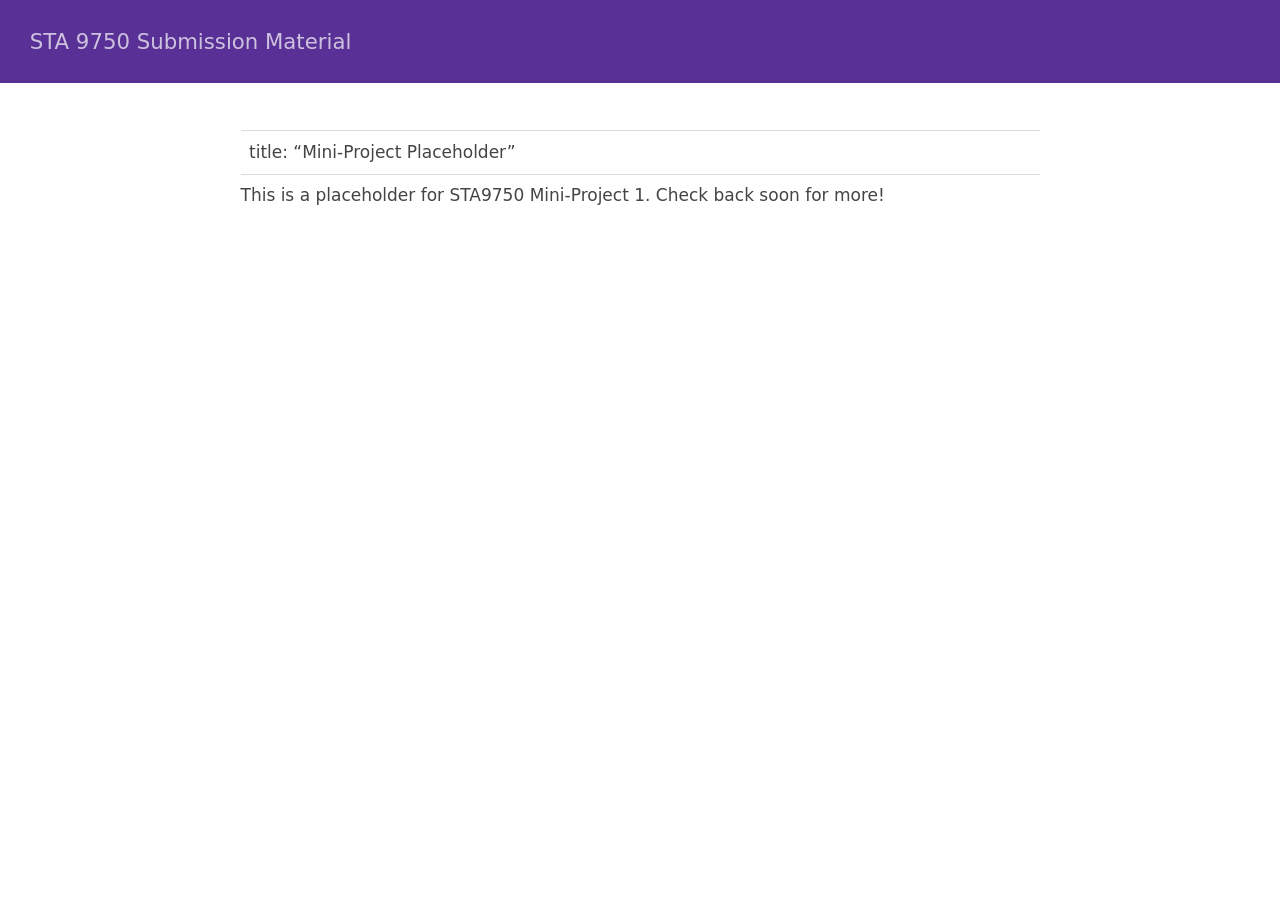
==== docs/mp01.html @ d4c51870 "Add MP01-MP04 placeholder pages" ====
<!DOCTYPE html>
<html xmlns="http://www.w3.org/1999/xhtml" lang="en" xml:lang="en"><head>

<meta charset="utf-8">
<meta name="generator" content="quarto-1.10.18">

<meta name="viewport" content="width=device-width, initial-scale=1.0, user-scalable=yes">


<title>mp01 – STA 9750 Submission Material</title>
<style>
/* Default styles provided by pandoc.
** See https://pandoc.org/MANUAL.html#variables-for-html for config info.
*/
span.smallcaps{font-variant: small-caps;}
div.columns{display: flex; gap: 1.5em;}
div.column{flex: auto;}
@media screen {
div.columns{gap: min(4vw, 1.5em);}
div.column{overflow-x: auto;}
}
div.hanging-indent{margin-left: 1.5em; text-indent: -1.5em;}
ul.task-list{list-style: none;}
ul.task-list li input[type="checkbox"] {
  width: 0.8em;
  margin: 0 0.8em 0.2em -1em; /* quarto-specific, see https://github.com/quarto-dev/quarto-cli/issues/4556 */ 
  vertical-align: middle;
}
</style>


<script src="site_libs/quarto-nav/quarto-nav.js"></script>
<script src="site_libs/quarto-nav/headroom.min.js"></script>
<script src="site_libs/clipboard/clipboard.min.js"></script>
<script src="site_libs/quarto-search/autocomplete.umd.js"></script>
<script src="site_libs/quarto-search/fuse.min.js"></script>
<script src="site_libs/quarto-search/quarto-search.js"></script>
<meta name="quarto:offset" content="./">
<script src="site_libs/quarto-html/quarto.js" type="module"></script>
<script src="site_libs/quarto-html/tabsets/tabsets.js" type="module"></script>
<script src="site_libs/quarto-html/popper.min.js"></script>
<script src="site_libs/quarto-html/tippy.umd.min.js"></script>
<script src="site_libs/quarto-html/anchor.min.js"></script>
<link href="site_libs/quarto-html/tippy.css" rel="stylesheet">
<link href="site_libs/quarto-html/quarto-syntax-highlighting-64a204ab8560d761af7679ceaba22944.css" rel="stylesheet" id="quarto-text-highlighting-styles">
<script src="site_libs/bootstrap/bootstrap.min.js"></script>
<link href="site_libs/bootstrap/bootstrap-icons.css" rel="stylesheet">
<link href="site_libs/bootstrap/bootstrap-05794b83524b4dc42481d6ce8c2e58f9.min.css" rel="stylesheet" append-hash="true" id="quarto-bootstrap" data-mode="light">
<script id="quarto-search-options" type="application/json">{
  "location": "navbar",
  "copy-button": false,
  "collapse-after": 3,
  "panel-placement": "end",
  "type": "overlay",
  "limit": 50,
  "keyboard-shortcut": [
    "f",
    "/",
    "s"
  ],
  "show-item-context": false,
  "language": {
    "search-no-results-text": "No results",
    "search-matching-documents-text": "matching documents",
    "search-copy-link-title": "Copy link to search",
    "search-hide-matches-text": "Hide additional matches",
    "search-more-match-text": "more match in this document",
    "search-more-matches-text": "more matches in this document",
    "search-clear-button-title": "Clear",
    "search-text-placeholder": "",
    "search-detached-cancel-button-title": "Cancel",
    "search-submit-button-title": "Submit",
    "search-label": "Search"
  }
}</script>


</head>

<body class="nav-fixed fullcontent quarto-light">

<div id="quarto-search-results"></div>
  <header id="quarto-header" class="headroom fixed-top">
    <nav class="navbar navbar-expand-lg " data-bs-theme="dark">
      <div class="navbar-container container-fluid">
      <div class="navbar-brand-container mx-auto">
    <a class="navbar-brand" href="./index.html">
    <span class="navbar-title">STA 9750 Submission Material</span>
    </a>
  </div>
        <div class="quarto-navbar-tools tools-end">
</div>
      </div> <!-- /container-fluid -->
    </nav>
</header>
<!-- content -->
<div id="quarto-content" class="quarto-container page-columns page-rows-contents page-layout-article page-navbar">
<!-- sidebar -->
<!-- margin-sidebar -->
    
<!-- main -->
<main class="content" id="quarto-document-content"><header id="title-block-header" class="quarto-title-block"></header>




<table class="caption-top table">
<tbody>
<tr class="odd">
<td>title: “Mini-Project Placeholder”</td>
</tr>
</tbody>
</table>
<p>This is a placeholder for STA9750 Mini-Project 1. Check back soon for more!</p>



</main> <!-- /main -->
<script id="quarto-html-after-body" type="application/javascript">
  window.document.addEventListener("DOMContentLoaded", function (event) {
    const icon = "";
    const anchorJS = new window.AnchorJS();
    anchorJS.options = {
      placement: 'right',
      icon: icon
    };
    anchorJS.add('.anchored');
    const isCodeAnnotation = (el) => {
      for (const clz of el.classList) {
        if (clz.startsWith('code-annotation-')) {                     
          return true;
        }
      }
      return false;
    }
    const onCopySuccess = function(e) {
      // button target
      const button = e.trigger;
      // don't keep focus
      button.blur();
      // flash "checked"
      button.classList.add('code-copy-button-checked');
      var currentTitle = button.getAttribute("title");
      button.setAttribute("title", "Copied!");
      let tooltip;
      if (window.bootstrap) {
        button.setAttribute("data-bs-toggle", "tooltip");
        button.setAttribute("data-bs-placement", "left");
        button.setAttribute("data-bs-title", "Copied!");
        tooltip = new bootstrap.Tooltip(button, 
          { trigger: "manual", 
            customClass: "code-copy-button-tooltip",
            offset: [0, -8]});
        tooltip.show();    
      }
      setTimeout(function() {
        if (tooltip) {
          tooltip.hide();
          button.removeAttribute("data-bs-title");
          button.removeAttribute("data-bs-toggle");
          button.removeAttribute("data-bs-placement");
        }
        button.setAttribute("title", currentTitle);
        button.classList.remove('code-copy-button-checked');
      }, 1000);
      // clear code selection
      e.clearSelection();
    }
    const getTextToCopy = function(trigger) {
      const outerScaffold = trigger.parentElement.cloneNode(true);
      const codeEl = outerScaffold.querySelector('code');
      for (const childEl of codeEl.children) {
        if (isCodeAnnotation(childEl)) {
          childEl.remove();
        }
      }
      return codeEl.innerText;
    }
    const clipboard = new window.ClipboardJS('.code-copy-button:not([data-in-quarto-modal])', {
      text: getTextToCopy
    });
    clipboard.on('success', onCopySuccess);
    if (window.document.getElementById('quarto-embedded-source-code-modal')) {
      const clipboardModal = new window.ClipboardJS('.code-copy-button[data-in-quarto-modal]', {
        text: getTextToCopy,
        container: window.document.getElementById('quarto-embedded-source-code-modal')
      });
      clipboardModal.on('success', onCopySuccess);
    }
      var localhostRegex = new RegExp(/^(?:http|https):\/\/localhost\:?[0-9]*\//);
      var mailtoRegex = new RegExp(/^mailto:/);
        var filterRegex = new RegExp("https:\/\/github\.com\/romaygarcia3885-svg\/STA9750-2026-FALL\.git");
      var isInternal = (href) => {
          return filterRegex.test(href) || localhostRegex.test(href) || mailtoRegex.test(href);
      }
      // Inspect non-navigation links and adorn them if external
     var links = window.document.querySelectorAll('a[href]:not(.nav-link):not(.navbar-brand):not(.toc-action):not(.sidebar-link):not(.sidebar-item-toggle):not(.pagination-link):not(.no-external):not([aria-hidden]):not(.dropdown-item):not(.quarto-navigation-tool):not(.about-link)');
      for (var i=0; i<links.length; i++) {
        const link = links[i];
        if (!isInternal(link.href)) {
          // undo the damage that might have been done by quarto-nav.js in the case of
          // links that we want to consider external
          if (link.dataset.originalHref !== undefined) {
            link.href = link.dataset.originalHref;
          }
        }
      }
    function tippyHover(el, contentFn, onTriggerFn, onUntriggerFn) {
      const config = {
        allowHTML: true,
        maxWidth: 500,
        delay: 100,
        arrow: false,
        appendTo: function(el) {
            return el.parentElement;
        },
        interactive: true,
        interactiveBorder: 10,
        theme: 'quarto',
        placement: 'bottom-start',
      };
      if (contentFn) {
        config.content = contentFn;
      }
      if (onTriggerFn) {
        config.onTrigger = onTriggerFn;
      }
      if (onUntriggerFn) {
        config.onUntrigger = onUntriggerFn;
      }
      window.tippy(el, config); 
    }
    const noterefs = window.document.querySelectorAll('a[role="doc-noteref"]');
    for (var i=0; i<noterefs.length; i++) {
      const ref = noterefs[i];
      tippyHover(ref, function() {
        // use id or data attribute instead here
        let href = ref.getAttribute('data-footnote-href') || ref.getAttribute('href');
        try { href = new URL(href).hash; } catch {}
        const id = href.replace(/^#\/?/, "");
        const note = window.document.getElementById(id);
        if (note) {
          return note.innerHTML;
        } else {
          return "";
        }
      });
    }
    const xrefs = window.document.querySelectorAll('a.quarto-xref');
    const processXRef = (id, note) => {
      // Strip column container classes
      const stripColumnClz = (el) => {
        el.classList.remove("page-full", "page-columns");
        if (el.children) {
          for (const child of el.children) {
            stripColumnClz(child);
          }
        }
      }
      stripColumnClz(note)
      if (id === null || id.startsWith('sec-')) {
        // Special case sections, only their first couple elements
        const container = document.createElement("div");
        if (note.children && note.children.length > 2) {
          container.appendChild(note.children[0].cloneNode(true));
          for (let i = 1; i < note.children.length; i++) {
            const child = note.children[i];
            if (child.tagName === "P" && child.innerText === "") {
              continue;
            } else {
              container.appendChild(child.cloneNode(true));
              break;
            }
          }
          if (window.Quarto?.typesetMath) {
            window.Quarto.typesetMath(container);
          }
          return container.innerHTML
        } else {
          if (window.Quarto?.typesetMath) {
            window.Quarto.typesetMath(note);
          }
          return note.innerHTML;
        }
      } else {
        // Remove any anchor links if they are present
        const anchorLink = note.querySelector('a.anchorjs-link');
        if (anchorLink) {
          anchorLink.remove();
        }
        if (window.Quarto?.typesetMath) {
          window.Quarto.typesetMath(note);
        }
        if (note.classList.contains("callout")) {
          return note.outerHTML;
        } else {
          return note.innerHTML;
        }
      }
    }
    for (var i=0; i<xrefs.length; i++) {
      const xref = xrefs[i];
      tippyHover(xref, undefined, function(instance) {
        instance.disable();
        let url = xref.getAttribute('href');
        let hash = undefined; 
        if (url.startsWith('#')) {
          hash = url;
        } else {
          try { hash = new URL(url).hash; } catch {}
        }
        if (hash) {
          const id = hash.replace(/^#\/?/, "");
          const note = window.document.getElementById(id);
          if (note !== null) {
            try {
              const html = processXRef(id, note.cloneNode(true));
              instance.setContent(html);
            } finally {
              instance.enable();
              instance.show();
            }
          } else {
            // See if we can fetch this
            fetch(url.split('#')[0])
            .then(res => res.text())
            .then(html => {
              const parser = new DOMParser();
              const htmlDoc = parser.parseFromString(html, "text/html");
              const note = htmlDoc.getElementById(id);
              if (note !== null) {
                const html = processXRef(id, note);
                instance.setContent(html);
              } 
            }).finally(() => {
              instance.enable();
              instance.show();
            });
          }
        } else {
          // See if we can fetch a full url (with no hash to target)
          // This is a special case and we should probably do some content thinning / targeting
          fetch(url)
          .then(res => res.text())
          .then(html => {
            const parser = new DOMParser();
            const htmlDoc = parser.parseFromString(html, "text/html");
            const note = htmlDoc.querySelector('main.content');
            if (note !== null) {
              // This should only happen for chapter cross references
              // (since there is no id in the URL)
              // remove the first header
              if (note.children.length > 0 && note.children[0].tagName === "HEADER") {
                note.children[0].remove();
              }
              const html = processXRef(null, note);
              instance.setContent(html);
            } 
          }).finally(() => {
            instance.enable();
            instance.show();
          });
        }
      }, function(instance) {
      });
    }
        let selectedAnnoteEl;
        const selectorForAnnotation = ( cell, annotation) => {
          let cellAttr = 'data-code-cell="' + cell + '"';
          let lineAttr = 'data-code-annotation="' +  annotation + '"';
          const selector = 'span[' + cellAttr + '][' + lineAttr + ']';
          return selector;
        }
        const selectCodeLines = (annoteEl) => {
          const doc = window.document;
          const targetCell = annoteEl.getAttribute("data-target-cell");
          const targetAnnotation = annoteEl.getAttribute("data-target-annotation");
          const annoteSpan = window.document.querySelector(selectorForAnnotation(targetCell, targetAnnotation));
          const lines = annoteSpan.getAttribute("data-code-lines").split(",");
          const lineIds = lines.map((line) => {
            return targetCell + "-" + line;
          })
          let top = null;
          let height = null;
          let parent = null;
          if (lineIds.length > 0) {
              //compute the position of the single el (top and bottom and make a div)
              const el = window.document.getElementById(lineIds[0]);
              top = el.offsetTop;
              height = el.offsetHeight;
              parent = el.parentElement.parentElement;
            if (lineIds.length > 1) {
              const lastEl = window.document.getElementById(lineIds[lineIds.length - 1]);
              const bottom = lastEl.offsetTop + lastEl.offsetHeight;
              height = bottom - top;
            }
            if (top !== null && height !== null && parent !== null) {
              // cook up a div (if necessary) and position it 
              let div = window.document.getElementById("code-annotation-line-highlight");
              if (div === null) {
                div = window.document.createElement("div");
                div.setAttribute("id", "code-annotation-line-highlight");
                div.style.position = 'absolute';
                parent.appendChild(div);
              }
              div.style.top = top - 2 + "px";
              div.style.height = height + 4 + "px";
              div.style.left = 0;
              let gutterDiv = window.document.getElementById("code-annotation-line-highlight-gutter");
              if (gutterDiv === null) {
                gutterDiv = window.document.createElement("div");
                gutterDiv.setAttribute("id", "code-annotation-line-highlight-gutter");
                gutterDiv.style.position = 'absolute';
                const codeCell = window.document.getElementById(targetCell);
                const gutter = codeCell.querySelector('.code-annotation-gutter');
                gutter.appendChild(gutterDiv);
              }
              gutterDiv.style.top = top - 2 + "px";
              gutterDiv.style.height = height + 4 + "px";
            }
            selectedAnnoteEl = annoteEl;
          }
        };
        const unselectCodeLines = () => {
          const elementsIds = ["code-annotation-line-highlight", "code-annotation-line-highlight-gutter"];
          elementsIds.forEach((elId) => {
            const div = window.document.getElementById(elId);
            if (div) {
              div.remove();
            }
          });
          selectedAnnoteEl = undefined;
        };
          // Handle positioning of the toggle
      window.addEventListener(
        "resize",
        throttle(() => {
          elRect = undefined;
          if (selectedAnnoteEl) {
            selectCodeLines(selectedAnnoteEl);
          }
        }, 10)
      );
      function throttle(fn, ms) {
      let throttle = false;
      let timer;
        return (...args) => {
          if(!throttle) { // first call gets through
              fn.apply(this, args);
              throttle = true;
          } else { // all the others get throttled
              if(timer) clearTimeout(timer); // cancel #2
              timer = setTimeout(() => {
                fn.apply(this, args);
                timer = throttle = false;
              }, ms);
          }
        };
      }
        // Attach click handler to the DT
        const annoteDls = window.document.querySelectorAll('dt[data-target-cell]');
        for (const annoteDlNode of annoteDls) {
          annoteDlNode.addEventListener('click', (event) => {
            const clickedEl = event.target;
            if (clickedEl !== selectedAnnoteEl) {
              unselectCodeLines();
              const activeEl = window.document.querySelector('dt[data-target-cell].code-annotation-active');
              if (activeEl) {
                activeEl.classList.remove('code-annotation-active');
              }
              selectCodeLines(clickedEl);
              clickedEl.classList.add('code-annotation-active');
            } else {
              // Unselect the line
              unselectCodeLines();
              clickedEl.classList.remove('code-annotation-active');
            }
          });
        }
    const findCites = (el) => {
      const parentEl = el.parentElement;
      if (parentEl) {
        const cites = parentEl.dataset.cites;
        if (cites) {
          return {
            el,
            cites: cites.split(' ')
          };
        } else {
          return findCites(el.parentElement)
        }
      } else {
        return undefined;
      }
    };
    var bibliorefs = window.document.querySelectorAll('a[role="doc-biblioref"]');
    for (var i=0; i<bibliorefs.length; i++) {
      const ref = bibliorefs[i];
      const citeInfo = findCites(ref);
      if (citeInfo) {
        tippyHover(citeInfo.el, function() {
          var popup = window.document.createElement('div');
          citeInfo.cites.forEach(function(cite) {
            var citeDiv = window.document.createElement('div');
            citeDiv.classList.add('hanging-indent');
            citeDiv.classList.add('csl-entry');
            var biblioDiv = window.document.getElementById('ref-' + cite);
            if (biblioDiv) {
              citeDiv.innerHTML = biblioDiv.innerHTML;
            }
            popup.appendChild(citeDiv);
          });
          return popup.innerHTML;
        });
      }
    }
  });
  </script>
</div> <!-- /content -->




</body></html>
---- docs/site_libs/quarto-html/tippy.css ----
.tippy-box[data-animation=fade][data-state=hidden]{opacity:0}[data-tippy-root]{max-width:calc(100vw - 10px)}.tippy-box{position:relative;background-color:#333;color:#fff;border-radius:4px;font-size:14px;line-height:1.4;white-space:normal;outline:0;transition-property:transform,visibility,opacity}.tippy-box[data-placement^=top]>.tippy-arrow{bottom:0}.tippy-box[data-placement^=top]>.tippy-arrow:before{bottom:-7px;left:0;border-width:8px 8px 0;border-top-color:initial;transform-origin:center top}.tippy-box[data-placement^=bottom]>.tippy-arrow{top:0}.tippy-box[data-placement^=bottom]>.tippy-arrow:before{top:-7px;left:0;border-width:0 8px 8px;border-bottom-color:initial;transform-origin:center bottom}.tippy-box[data-placement^=left]>.tippy-arrow{right:0}.tippy-box[data-placement^=left]>.tippy-arrow:before{border-width:8px 0 8px 8px;border-left-color:initial;right:-7px;transform-origin:center left}.tippy-box[data-placement^=right]>.tippy-arrow{left:0}.tippy-box[data-placement^=right]>.tippy-arrow:before{left:-7px;border-width:8px 8px 8px 0;border-right-color:initial;transform-origin:center right}.tippy-box[data-inertia][data-state=visible]{transition-timing-function:cubic-bezier(.54,1.5,.38,1.11)}.tippy-arrow{width:16px;height:16px;color:#333}.tippy-arrow:before{content:"";position:absolute;border-color:transparent;border-style:solid}.tippy-content{position:relative;padding:5px 9px;z-index:1}
---- docs/site_libs/quarto-html/quarto-syntax-highlighting-64a204ab8560d761af7679ceaba22944.css ----
/* quarto syntax highlight colors */
:root {
  --quarto-hl-ot-color: #003B4F;
  --quarto-hl-at-color: #657422;
  --quarto-hl-ss-color: #20794D;
  --quarto-hl-an-color: #5E5E5E;
  --quarto-hl-fu-color: #4758AB;
  --quarto-hl-st-color: #20794D;
  --quarto-hl-cf-color: #003B4F;
  --quarto-hl-op-color: #5E5E5E;
  --quarto-hl-er-color: #AD0000;
  --quarto-hl-bn-color: #AD0000;
  --quarto-hl-al-color: #AD0000;
  --quarto-hl-va-color: #111111;
  --quarto-hl-bu-color: inherit;
  --quarto-hl-ex-color: inherit;
  --quarto-hl-pp-color: #AD0000;
  --quarto-hl-in-color: #5E5E5E;
  --quarto-hl-vs-color: #20794D;
  --quarto-hl-wa-color: #5E5E5E;
  --quarto-hl-do-color: #5E5E5E;
  --quarto-hl-im-color: #00769E;
  --quarto-hl-ch-color: #20794D;
  --quarto-hl-dt-color: #AD0000;
  --quarto-hl-fl-color: #AD0000;
  --quarto-hl-co-color: #5E5E5E;
  --quarto-hl-cv-color: #5E5E5E;
  --quarto-hl-cn-color: #8f5902;
  --quarto-hl-sc-color: #5E5E5E;
  --quarto-hl-dv-color: #AD0000;
  --quarto-hl-kw-color: #003B4F;
}

/* other quarto variables */
:root {
  --quarto-font-monospace: SFMono-Regular, Menlo, Monaco, Consolas, "Liberation Mono", "Courier New", monospace;
}

/* syntax highlight based on Pandoc's rules */
pre > code.sourceCode > span {
  color: #003B4F;
}

code.sourceCode > span {
  color: #003B4F;
}

div.sourceCode,
div.sourceCode pre.sourceCode {
  color: #003B4F;
}

/* Normal */
code span {
  color: #003B4F;
}

/* Alert */
code span.al {
  color: #AD0000;
  font-style: inherit;
}

/* Annotation */
code span.an {
  color: #5E5E5E;
  font-style: inherit;
}

/* Attribute */
code span.at {
  color: #657422;
  font-style: inherit;
}

/* BaseN */
code span.bn {
  color: #AD0000;
  font-style: inherit;
}

/* BuiltIn */
code span.bu {
  font-style: inherit;
}

/* ControlFlow */
code span.cf {
  color: #003B4F;
  font-weight: bold;
  font-style: inherit;
}

/* Char */
code span.ch {
  color: #20794D;
  font-style: inherit;
}

/* Constant */
code span.cn {
  color: #8f5902;
  font-style: inherit;
}

/* Comment */
code span.co {
  color: #5E5E5E;
  font-style: inherit;
}

/* CommentVar */
code span.cv {
  color: #5E5E5E;
  font-style: italic;
}

/* Documentation */
code span.do {
  color: #5E5E5E;
  font-style: italic;
}

/* DataType */
code span.dt {
  color: #AD0000;
  font-style: inherit;
}

/* DecVal */
code span.dv {
  color: #AD0000;
  font-style: inherit;
}

/* Error */
code span.er {
  color: #AD0000;
  font-style: inherit;
}

/* Extension */
code span.ex {
  font-style: inherit;
}

/* Float */
code span.fl {
  color: #AD0000;
  font-style: inherit;
}

/* Function */
code span.fu {
  color: #4758AB;
  font-style: inherit;
}

/* Import */
code span.im {
  color: #00769E;
  font-style: inherit;
}

/* Information */
code span.in {
  color: #5E5E5E;
  font-style: inherit;
}

/* Keyword */
code span.kw {
  color: #003B4F;
  font-weight: bold;
  font-style: inherit;
}

/* Operator */
code span.op {
  color: #5E5E5E;
  font-style: inherit;
}

/* Other */
code span.ot {
  color: #003B4F;
  font-style: inherit;
}

/* Preprocessor */
code span.pp {
  color: #AD0000;
  font-style: inherit;
}

/* SpecialChar */
code span.sc {
  color: #5E5E5E;
  font-style: inherit;
}

/* SpecialString */
code span.ss {
  color: #20794D;
  font-style: inherit;
}

/* String */
code span.st {
  color: #20794D;
  font-style: inherit;
}

/* Variable */
code span.va {
  color: #111111;
  font-style: inherit;
}

/* VerbatimString */
code span.vs {
  color: #20794D;
  font-style: inherit;
}

/* Warning */
code span.wa {
  color: #5E5E5E;
  font-style: italic;
}

.prevent-inlining {
  content: "</";
}

/*# sourceMappingURL=9d8d5bb603a83b8298b89080a598c93b.css.map */
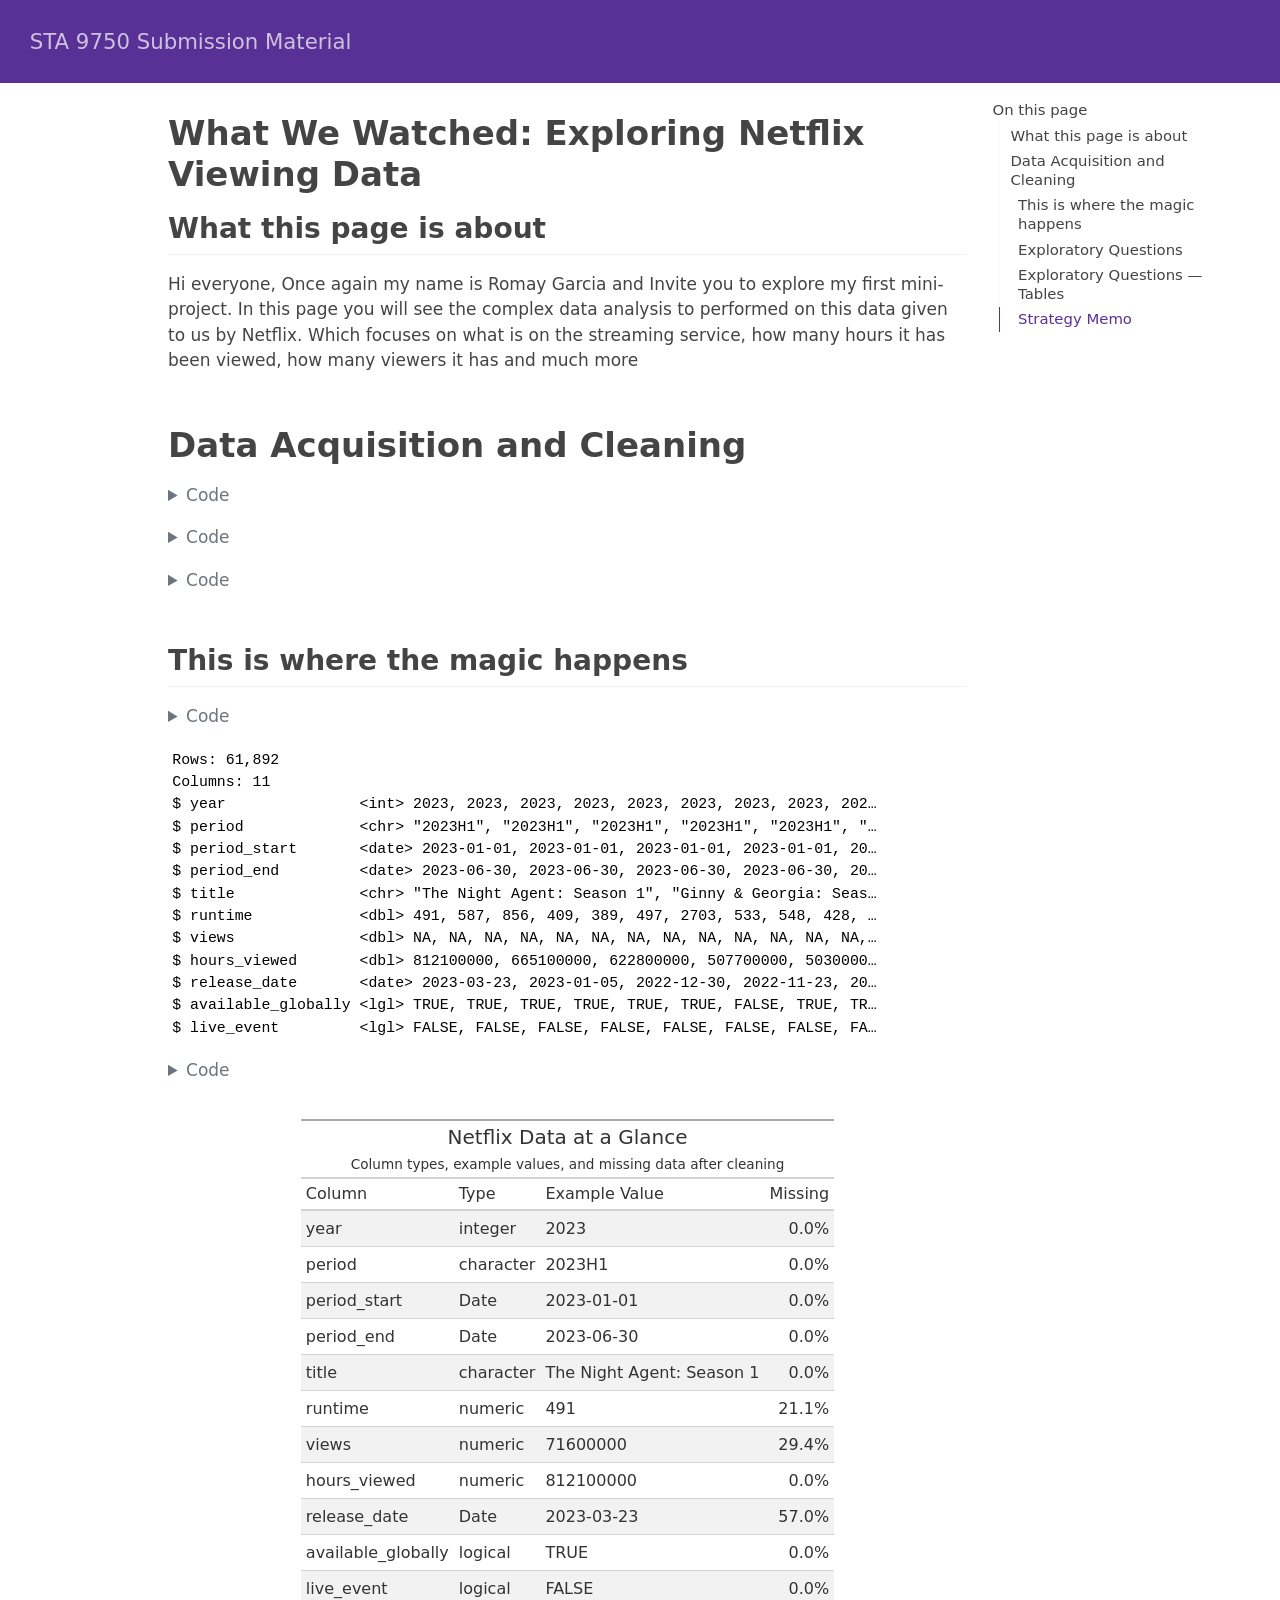
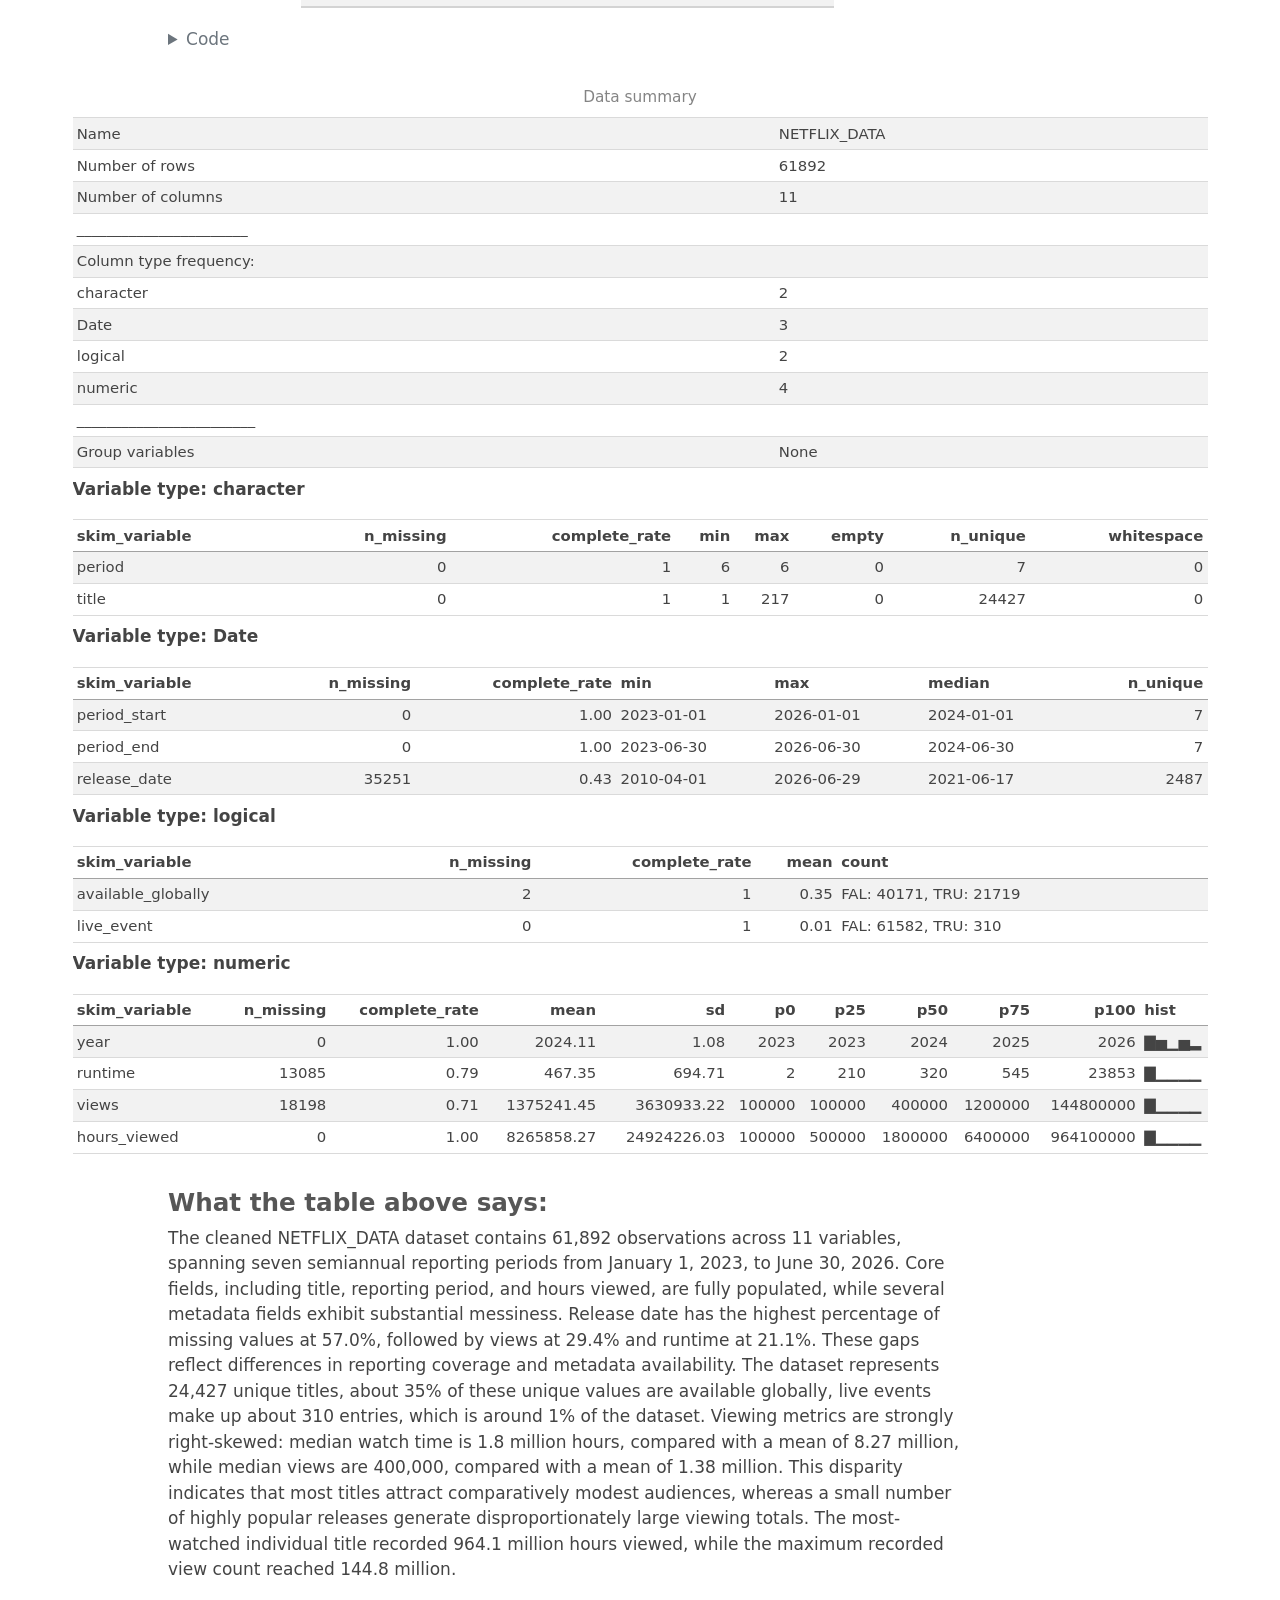
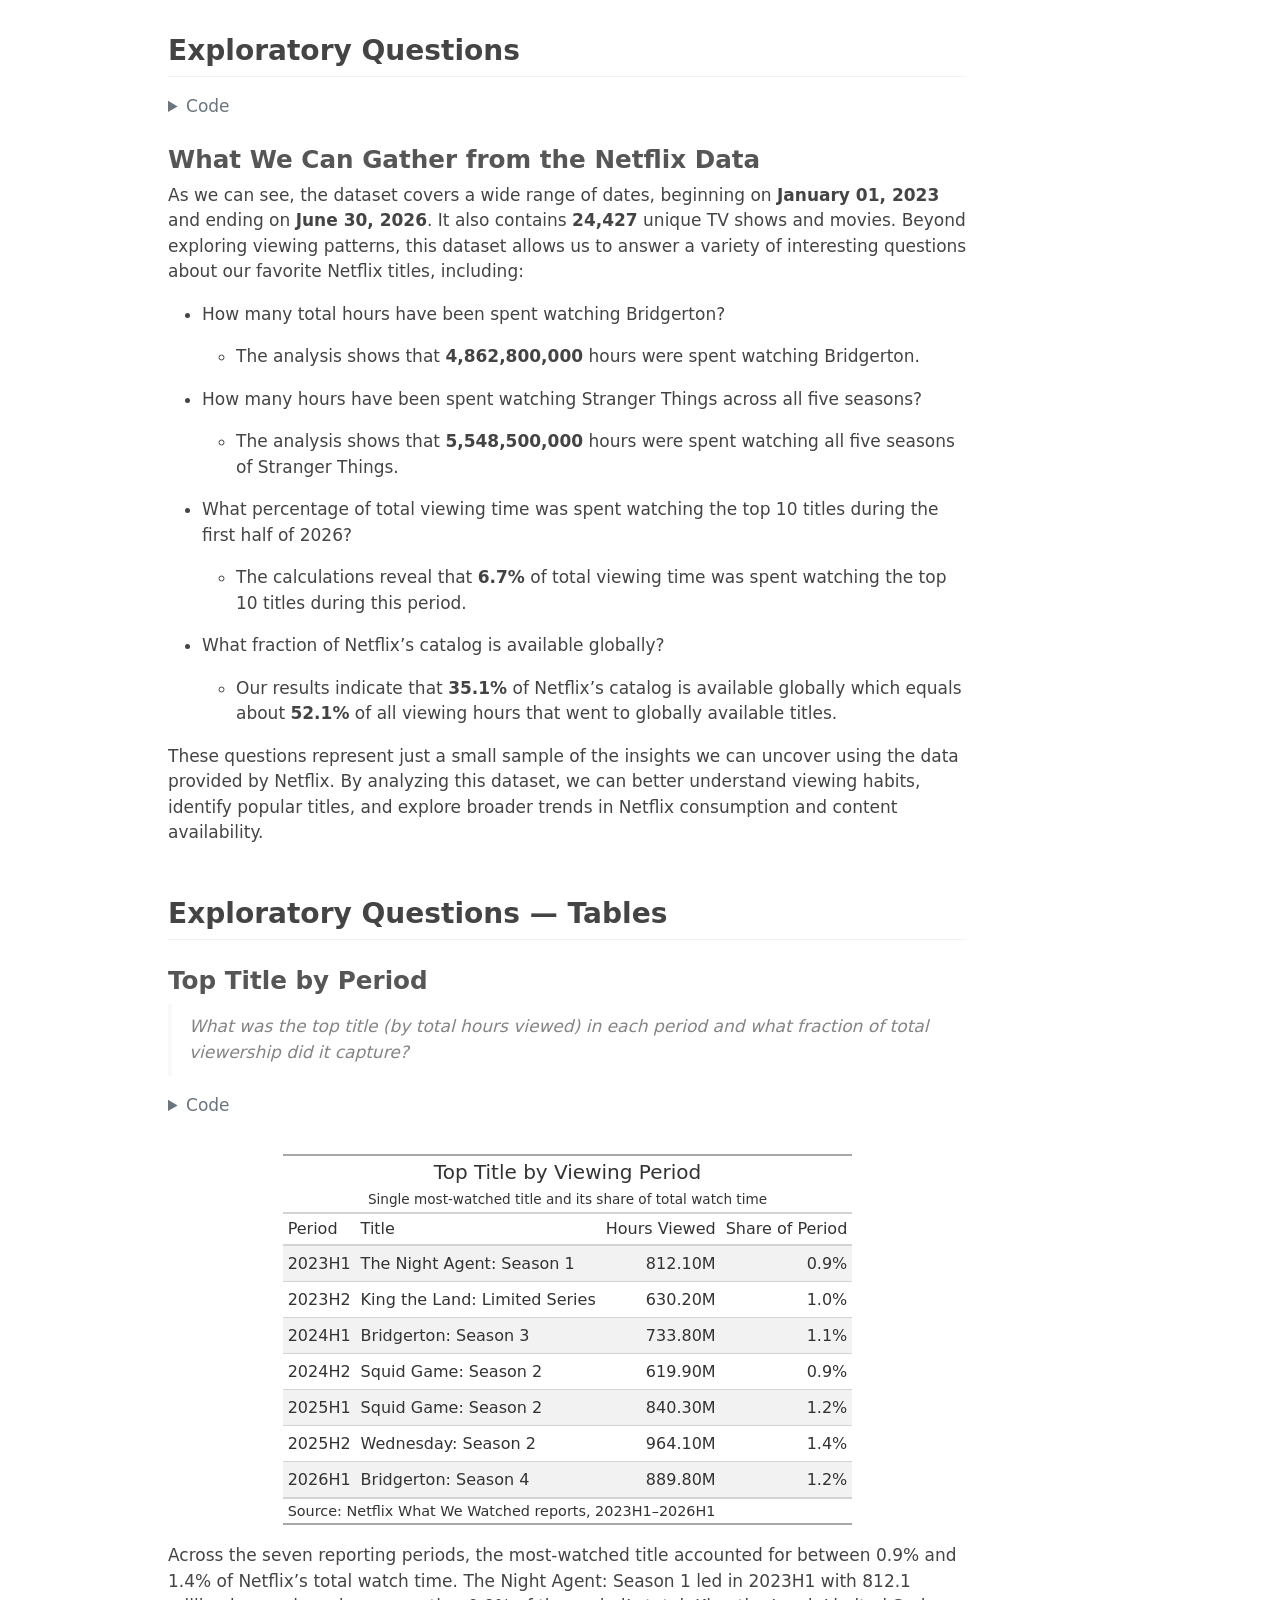
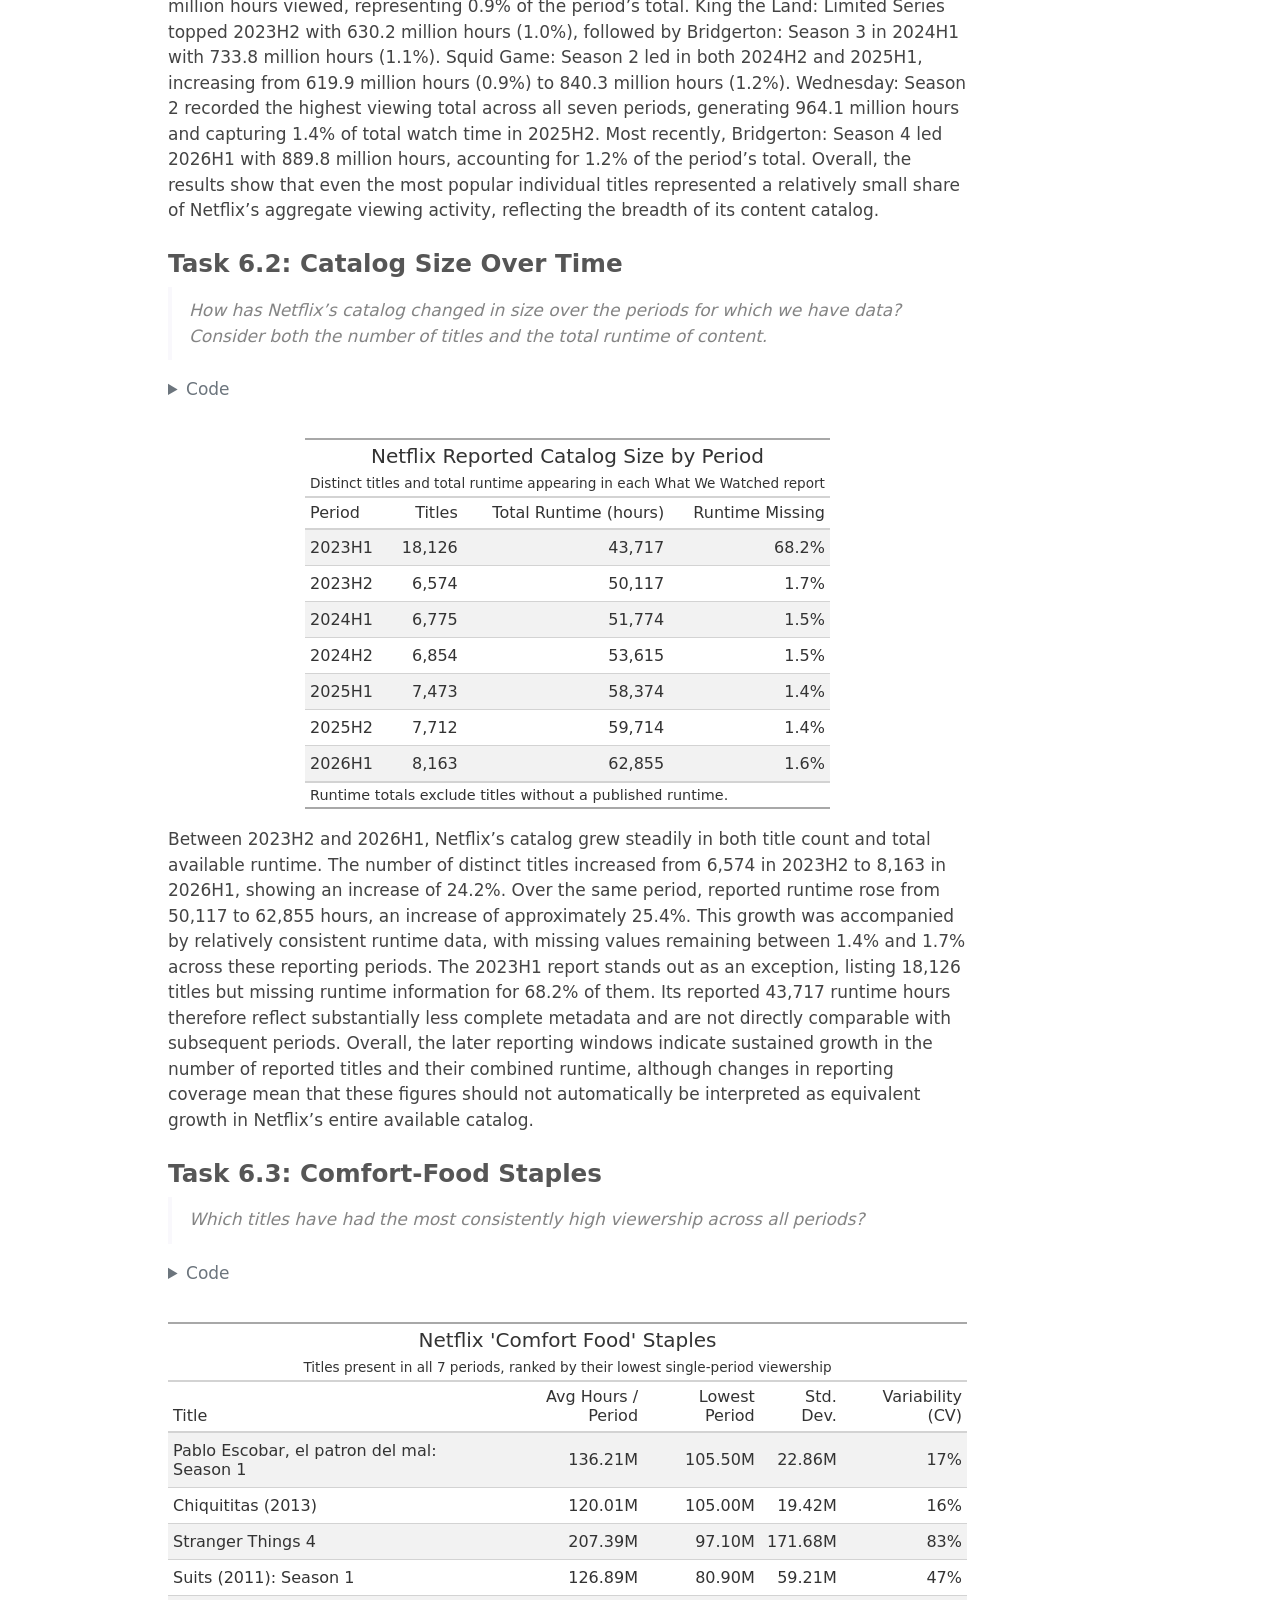
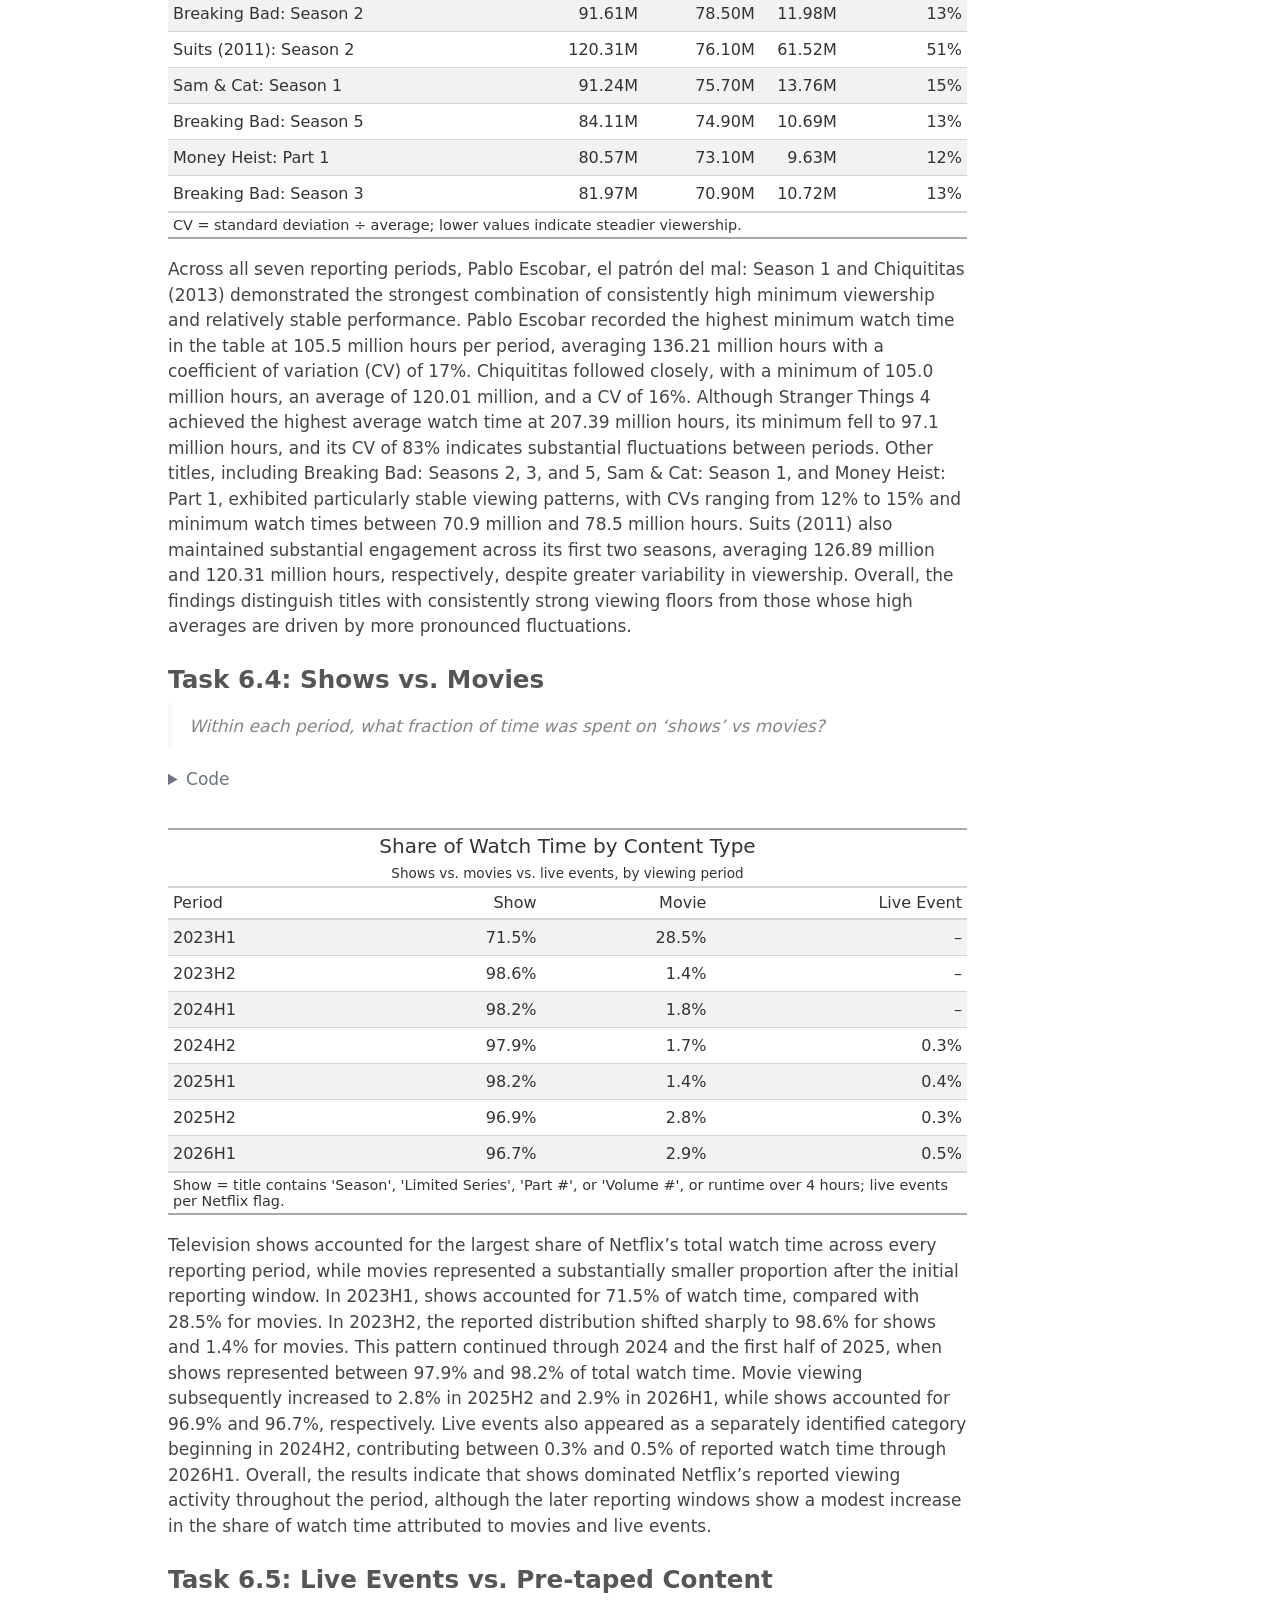
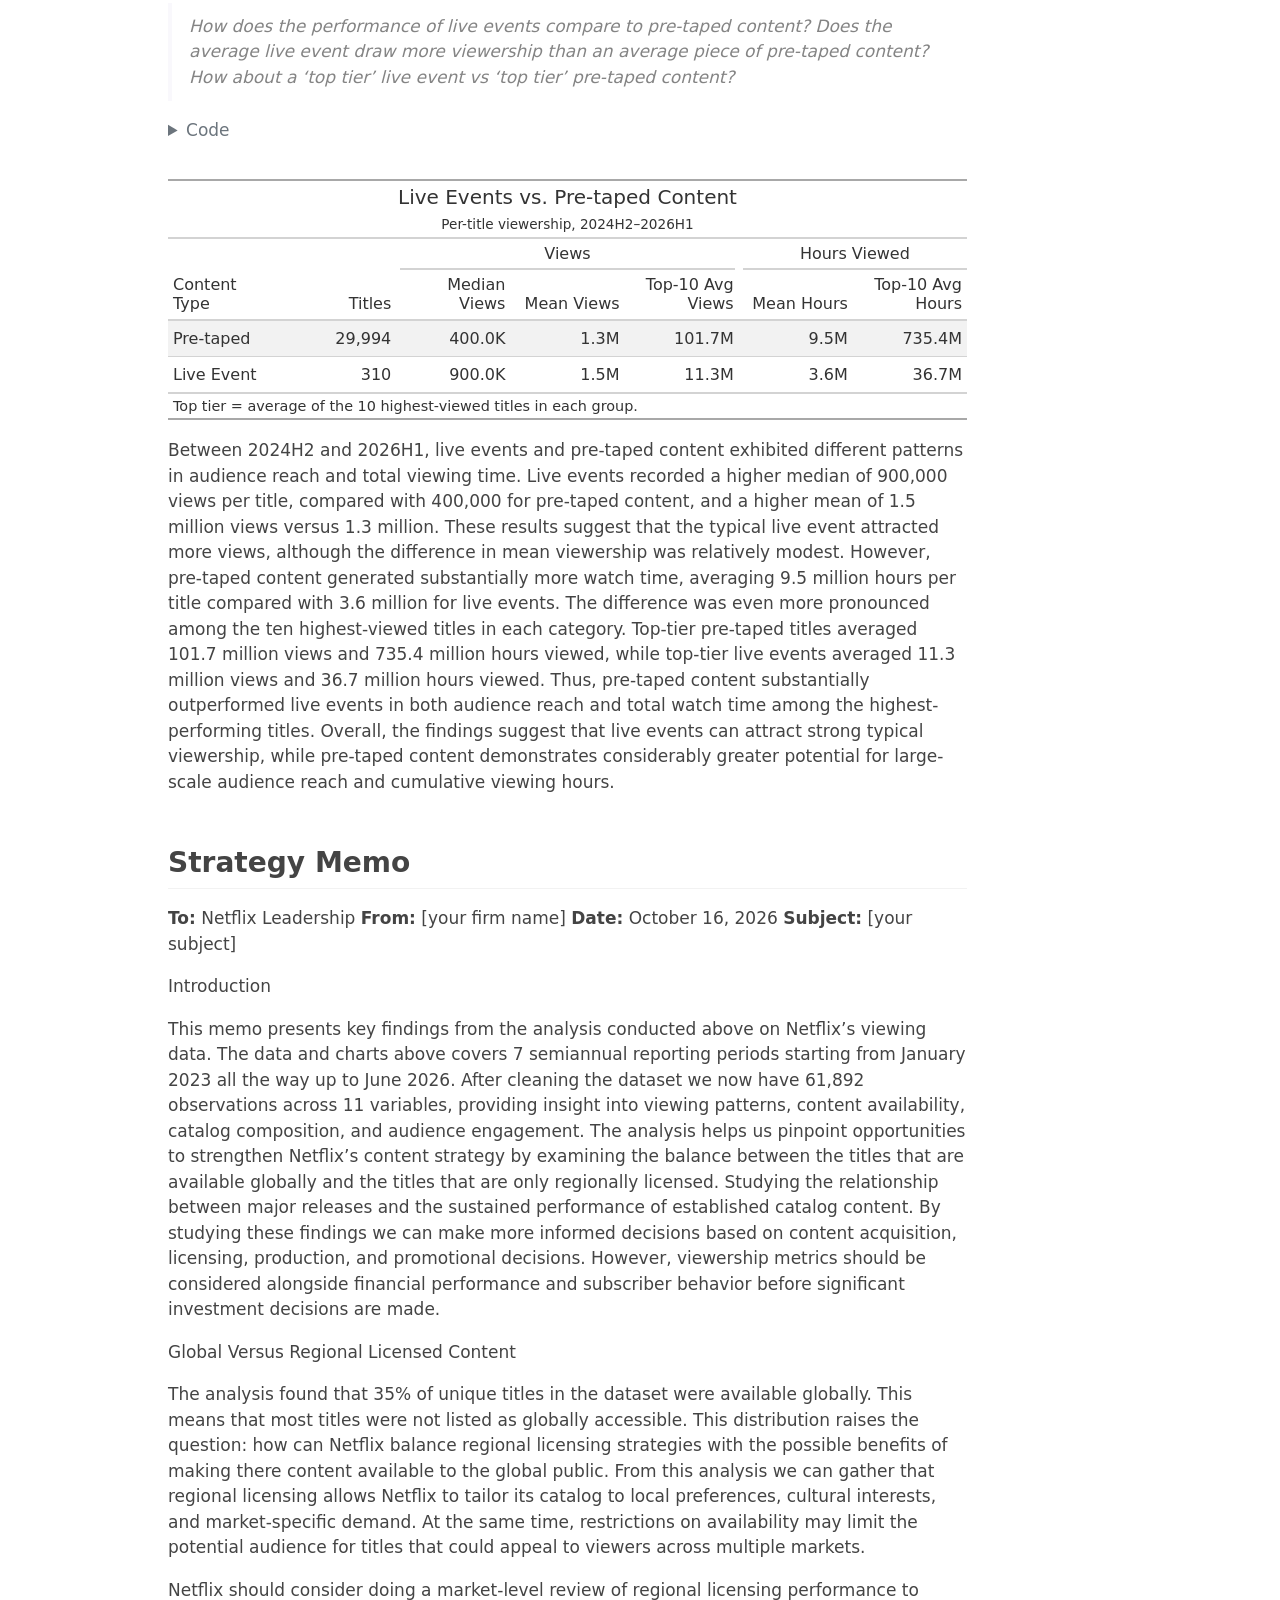
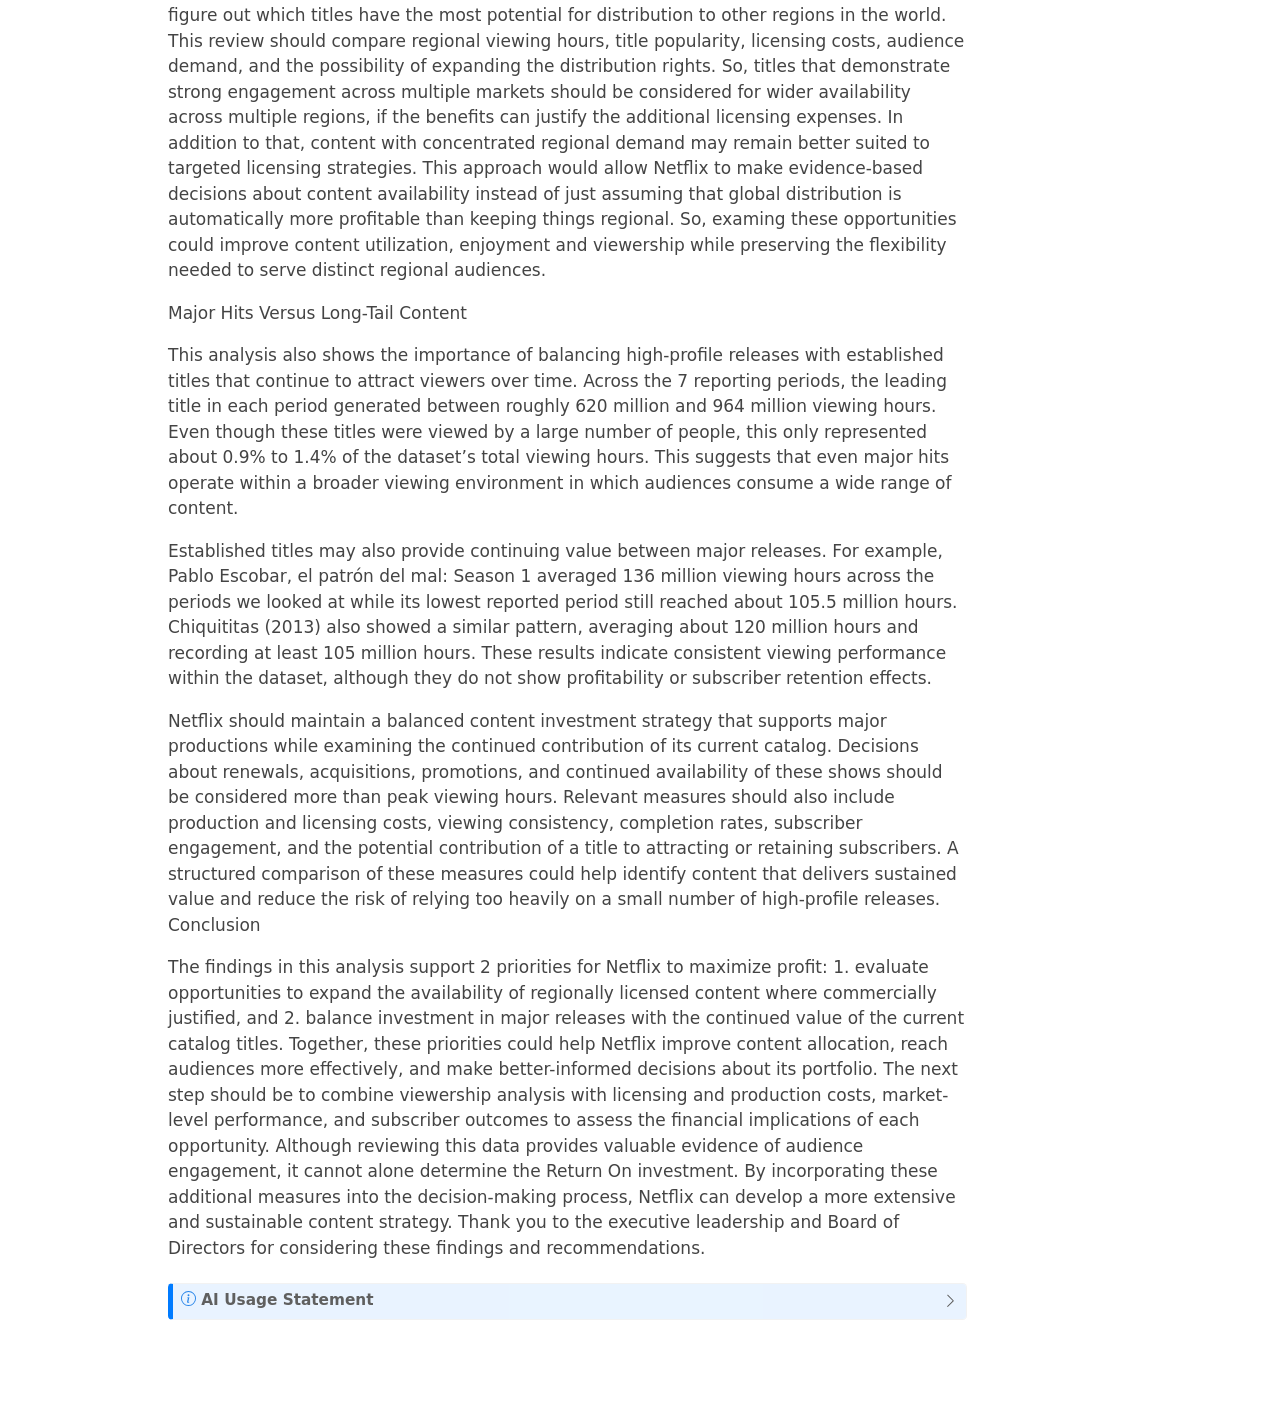
==== commit 0c818fde: "MP01 submission" ====
--- a/docs/mp01.html
+++ b/docs/mp01.html
@@ -7,7 +7,7 @@
 <meta name="viewport" content="width=device-width, initial-scale=1.0, user-scalable=yes">
 
 
-<title>mp01 – STA 9750 Submission Material</title>
+<title>What We Watched: Exploring Netflix Viewing Data – STA 9750 Submission Material</title>
 <style>
 /* Default styles provided by pandoc.
 ** See https://pandoc.org/MANUAL.html#variables-for-html for config info.
@@ -25,6 +25,41 @@
   width: 0.8em;
   margin: 0 0.8em 0.2em -1em; /* quarto-specific, see https://github.com/quarto-dev/quarto-cli/issues/4556 */ 
   vertical-align: middle;
+}
+/* CSS for syntax highlighting */
+html { -webkit-text-size-adjust: 100%; }
+pre > code.sourceCode { white-space: pre; position: relative; }
+pre > code.sourceCode > span { display: inline-block; line-height: 1.25; }
+pre > code.sourceCode > span:empty { height: 1.2em; }
+.sourceCode { overflow: visible; }
+code.sourceCode > span { color: inherit; text-decoration: inherit; }
+div.sourceCode { margin: 1em 0; }
+pre.sourceCode { margin: 0; }
+@media screen {
+div.sourceCode { overflow: auto; }
+}
+@media print {
+pre > code.sourceCode { white-space: pre-wrap; }
+pre > code.sourceCode > span { text-indent: -5em; padding-left: 5em; }
+}
+pre.numberSource code
+  { counter-reset: source-line 0; }
+pre.numberSource code > span
+  { position: relative; left: -4em; counter-increment: source-line; }
+pre.numberSource code > span > a:first-child::before
+  { content: counter(source-line);
+    position: relative; left: -1em; text-align: right; vertical-align: baseline;
+    border: none; display: inline-block;
+    -webkit-touch-callout: none; -webkit-user-select: none;
+    -khtml-user-select: none; -moz-user-select: none;
+    -ms-user-select: none; user-select: none;
+    padding: 0 4px; width: 4em;
+  }
+pre.numberSource { margin-left: 3em;  padding-left: 4px; }
+div.sourceCode
+  {   }
+@media screen {
+pre > code.sourceCode > span > a:first-child::before { text-decoration: underline; }
 }
 </style>
 
@@ -77,7 +112,7 @@
 
 </head>
 
-<body class="nav-fixed fullcontent quarto-light">
+<body class="nav-fixed quarto-light">
 
 <div id="quarto-search-results"></div>
   <header id="quarto-header" class="headroom fixed-top">
@@ -97,23 +132,3929 @@
 <div id="quarto-content" class="quarto-container page-columns page-rows-contents page-layout-article page-navbar">
 <!-- sidebar -->
 <!-- margin-sidebar -->
+    <div id="quarto-margin-sidebar" class="sidebar margin-sidebar">
+        <nav id="TOC" role="doc-toc" class="toc-active">
+    <h2 id="toc-title">On this page</h2>
+   
+  <ul>
+  <li><a href="#what-this-page-is-about" id="toc-what-this-page-is-about" class="nav-link active" data-scroll-target="#what-this-page-is-about">What this page is about</a></li>
+  <li><a href="#data-acquisition-and-cleaning" id="toc-data-acquisition-and-cleaning" class="nav-link" data-scroll-target="#data-acquisition-and-cleaning">Data Acquisition and Cleaning</a>
+  <ul class="collapse">
+  <li><a href="#this-is-where-the-magic-happens" id="toc-this-is-where-the-magic-happens" class="nav-link" data-scroll-target="#this-is-where-the-magic-happens">This is where the magic happens</a>
+  <ul class="collapse">
+  <li><a href="#what-the-table-above-says" id="toc-what-the-table-above-says" class="nav-link" data-scroll-target="#what-the-table-above-says">What the table above says:</a></li>
+  </ul></li>
+  <li><a href="#exploratory-questions" id="toc-exploratory-questions" class="nav-link" data-scroll-target="#exploratory-questions">Exploratory Questions</a>
+  <ul class="collapse">
+  <li><a href="#what-we-can-gather-from-the-netflix-data" id="toc-what-we-can-gather-from-the-netflix-data" class="nav-link" data-scroll-target="#what-we-can-gather-from-the-netflix-data">What We Can Gather from the Netflix Data</a></li>
+  </ul></li>
+  <li><a href="#exploratory-questions-tables" id="toc-exploratory-questions-tables" class="nav-link" data-scroll-target="#exploratory-questions-tables">Exploratory Questions — Tables</a>
+  <ul class="collapse">
+  <li><a href="#top-title-by-period" id="toc-top-title-by-period" class="nav-link" data-scroll-target="#top-title-by-period">Top Title by Period</a></li>
+  <li><a href="#task-6.2-catalog-size-over-time" id="toc-task-6.2-catalog-size-over-time" class="nav-link" data-scroll-target="#task-6.2-catalog-size-over-time">Task 6.2: Catalog Size Over Time</a></li>
+  <li><a href="#task-6.3-comfort-food-staples" id="toc-task-6.3-comfort-food-staples" class="nav-link" data-scroll-target="#task-6.3-comfort-food-staples">Task 6.3: Comfort-Food Staples</a></li>
+  <li><a href="#task-6.4-shows-vs.-movies" id="toc-task-6.4-shows-vs.-movies" class="nav-link" data-scroll-target="#task-6.4-shows-vs.-movies">Task 6.4: Shows vs.&nbsp;Movies</a></li>
+  <li><a href="#task-6.5-live-events-vs.-pre-taped-content" id="toc-task-6.5-live-events-vs.-pre-taped-content" class="nav-link" data-scroll-target="#task-6.5-live-events-vs.-pre-taped-content">Task 6.5: Live Events vs.&nbsp;Pre-taped Content</a></li>
+  </ul></li>
+  <li><a href="#strategy-memo" id="toc-strategy-memo" class="nav-link" data-scroll-target="#strategy-memo">Strategy Memo</a></li>
+  </ul></li>
+  </ul>
+</nav>
+    </div>
+<!-- main -->
+<main class="content page-columns page-full" id="quarto-document-content">
+
+<header id="title-block-header" class="quarto-title-block default">
+<div class="quarto-title">
+<h1 class="title">What We Watched: Exploring Netflix Viewing Data</h1>
+</div>
+
+
+
+<div class="quarto-title-meta">
+
     
-<!-- main -->
-<main class="content" id="quarto-document-content"><header id="title-block-header" class="quarto-title-block"></header>
-
-
-
-
-<table class="caption-top table">
+  
+    
+  </div>
+  
+
+
+</header>
+
+
+<section id="what-this-page-is-about" class="level2">
+<h2 class="anchored" data-anchor-id="what-this-page-is-about">What this page is about</h2>
+<p>Hi everyone, Once again my name is Romay Garcia and Invite you to explore my first mini-project. In this page you will see the complex data analysis to performed on this data given to us by Netflix. Which focuses on what is on the streaming service, how many hours it has been viewed, how many viewers it has and much more</p>
+</section>
+<section id="data-acquisition-and-cleaning" class="level1 page-columns page-full">
+<h1>Data Acquisition and Cleaning</h1>
+<div class="cell">
+<details class="code-fold">
+<summary>Code</summary>
+<div class="code-copy-outer-scaffold"><div class="sourceCode cell-code" id="cb1"><pre class="sourceCode r code-with-copy"><code class="sourceCode r"><span id="cb1-1"><a href="#cb1-1" aria-hidden="true" tabindex="-1"></a><span class="fu">library</span>(tidyverse)</span>
+<span id="cb1-2"><a href="#cb1-2" aria-hidden="true" tabindex="-1"></a><span class="fu">library</span>(rvest)</span>
+<span id="cb1-3"><a href="#cb1-3" aria-hidden="true" tabindex="-1"></a><span class="fu">library</span>(readxl)</span>
+<span id="cb1-4"><a href="#cb1-4" aria-hidden="true" tabindex="-1"></a><span class="fu">library</span>(fs)</span>
+<span id="cb1-5"><a href="#cb1-5" aria-hidden="true" tabindex="-1"></a><span class="fu">library</span>(skimr)</span>
+<span id="cb1-6"><a href="#cb1-6" aria-hidden="true" tabindex="-1"></a><span class="fu">library</span>(gt)</span>
+<span id="cb1-7"><a href="#cb1-7" aria-hidden="true" tabindex="-1"></a><span class="fu">library</span>(scales)</span></code></pre></div><button title="Copy to Clipboard" class="code-copy-button"><i class="bi"></i></button></div>
+</details>
+</div>
+<div class="cell">
+<details class="code-fold">
+<summary>Code</summary>
+<div class="code-copy-outer-scaffold"><div class="sourceCode cell-code" id="cb2"><pre class="sourceCode r code-with-copy"><code class="sourceCode r"><span id="cb2-1"><a href="#cb2-1" aria-hidden="true" tabindex="-1"></a><span class="co"># Task 1 download and standardize the Netflix reports</span></span>
+<span id="cb2-2"><a href="#cb2-2" aria-hidden="true" tabindex="-1"></a>load_netflix_data <span class="ot">&lt;-</span> <span class="cf">function</span>(){</span>
+<span id="cb2-3"><a href="#cb2-3" aria-hidden="true" tabindex="-1"></a>  data_dir <span class="ot">&lt;-</span> <span class="fu">path</span>(<span class="st">"data"</span>, <span class="st">"mp01"</span>)</span>
+<span id="cb2-4"><a href="#cb2-4" aria-hidden="true" tabindex="-1"></a>  </span>
+<span id="cb2-5"><a href="#cb2-5" aria-hidden="true" tabindex="-1"></a>  <span class="cf">if</span>(<span class="sc">!</span><span class="fu">dir_exists</span>(data_dir)){</span>
+<span id="cb2-6"><a href="#cb2-6" aria-hidden="true" tabindex="-1"></a>    <span class="fu">dir_create</span>(data_dir, <span class="at">showWarnings=</span><span class="cn">FALSE</span>, <span class="at">recurse=</span><span class="cn">TRUE</span>)</span>
+<span id="cb2-7"><a href="#cb2-7" aria-hidden="true" tabindex="-1"></a>  }</span>
+<span id="cb2-8"><a href="#cb2-8" aria-hidden="true" tabindex="-1"></a>  </span>
+<span id="cb2-9"><a href="#cb2-9" aria-hidden="true" tabindex="-1"></a>  NETFLIX_URLS <span class="ot">&lt;-</span> <span class="fu">list</span>(</span>
+<span id="cb2-10"><a href="#cb2-10" aria-hidden="true" tabindex="-1"></a>    <span class="st">`</span><span class="at">2023H1</span><span class="st">`</span> <span class="ot">=</span> <span class="st">"https://about.netflix.com/news/what-we-watched-a-netflix-engagement-report"</span>,</span>
+<span id="cb2-11"><a href="#cb2-11" aria-hidden="true" tabindex="-1"></a>    <span class="st">`</span><span class="at">2023H2</span><span class="st">`</span> <span class="ot">=</span> <span class="st">"https://about.netflix.com/news/what-we-watched-the-second-half-of-2023"</span>,</span>
+<span id="cb2-12"><a href="#cb2-12" aria-hidden="true" tabindex="-1"></a>    <span class="st">`</span><span class="at">2024H1</span><span class="st">`</span> <span class="ot">=</span> <span class="st">"https://about.netflix.com/news/what-we-watched-the-first-half-of-2024"</span>,</span>
+<span id="cb2-13"><a href="#cb2-13" aria-hidden="true" tabindex="-1"></a>    <span class="st">`</span><span class="at">2024H2</span><span class="st">`</span> <span class="ot">=</span> <span class="st">"https://about.netflix.com/news/what-we-watched-the-second-half-of-2024"</span>,</span>
+<span id="cb2-14"><a href="#cb2-14" aria-hidden="true" tabindex="-1"></a>    <span class="st">`</span><span class="at">2025H1</span><span class="st">`</span> <span class="ot">=</span> <span class="st">"https://about.netflix.com/news/what-we-watched-the-first-half-of-2025"</span>,</span>
+<span id="cb2-15"><a href="#cb2-15" aria-hidden="true" tabindex="-1"></a>    <span class="st">`</span><span class="at">2025H2</span><span class="st">`</span> <span class="ot">=</span> <span class="st">"https://about.netflix.com/news/what-we-watched-the-second-half-of-2025"</span>,</span>
+<span id="cb2-16"><a href="#cb2-16" aria-hidden="true" tabindex="-1"></a>    <span class="st">`</span><span class="at">2026H1</span><span class="st">`</span> <span class="ot">=</span> <span class="st">"https://about.netflix.com/news/what-we-watched-the-first-half-of-2026"</span></span>
+<span id="cb2-17"><a href="#cb2-17" aria-hidden="true" tabindex="-1"></a>  )</span>
+<span id="cb2-18"><a href="#cb2-18" aria-hidden="true" tabindex="-1"></a>  </span>
+<span id="cb2-19"><a href="#cb2-19" aria-hidden="true" tabindex="-1"></a>  download_if_needed <span class="ot">&lt;-</span> <span class="cf">function</span>(url, local){</span>
+<span id="cb2-20"><a href="#cb2-20" aria-hidden="true" tabindex="-1"></a>    <span class="cf">if</span>(<span class="sc">!</span><span class="fu">file_exists</span>(local)){</span>
+<span id="cb2-21"><a href="#cb2-21" aria-hidden="true" tabindex="-1"></a>      <span class="fu">download.file</span>(url, local, <span class="at">quiet =</span> <span class="cn">TRUE</span>, <span class="at">mode =</span> <span class="st">"wb"</span>)</span>
+<span id="cb2-22"><a href="#cb2-22" aria-hidden="true" tabindex="-1"></a>    }</span>
+<span id="cb2-23"><a href="#cb2-23" aria-hidden="true" tabindex="-1"></a>    </span>
+<span id="cb2-24"><a href="#cb2-24" aria-hidden="true" tabindex="-1"></a>    <span class="fu">return</span>(local)</span>
+<span id="cb2-25"><a href="#cb2-25" aria-hidden="true" tabindex="-1"></a>  }</span>
+<span id="cb2-26"><a href="#cb2-26" aria-hidden="true" tabindex="-1"></a>  </span>
+<span id="cb2-27"><a href="#cb2-27" aria-hidden="true" tabindex="-1"></a>  NETFLIX_URLS <span class="sc">|&gt;</span> </span>
+<span id="cb2-28"><a href="#cb2-28" aria-hidden="true" tabindex="-1"></a>    <span class="fu">map</span>(read_html) <span class="sc">|&gt;</span> </span>
+<span id="cb2-29"><a href="#cb2-29" aria-hidden="true" tabindex="-1"></a>    <span class="fu">map</span>(html_element, <span class="at">xpath =</span> <span class="st">"//a[contains(@href, '.xlsx')]"</span>) <span class="sc">|&gt;</span> </span>
+<span id="cb2-30"><a href="#cb2-30" aria-hidden="true" tabindex="-1"></a>    <span class="fu">map_chr</span>(html_attr, <span class="st">"href"</span>) <span class="sc">|&gt;</span> </span>
+<span id="cb2-31"><a href="#cb2-31" aria-hidden="true" tabindex="-1"></a>    <span class="fu">enframe</span>(<span class="st">"period"</span>, <span class="st">"url"</span>) <span class="sc">|&gt;</span> </span>
+<span id="cb2-32"><a href="#cb2-32" aria-hidden="true" tabindex="-1"></a>    <span class="fu">mutate</span>(<span class="at">path =</span> <span class="fu">path</span>(data_dir, <span class="fu">paste0</span>(period, <span class="st">".xlsx"</span>)), </span>
+<span id="cb2-33"><a href="#cb2-33" aria-hidden="true" tabindex="-1"></a>           <span class="at">path =</span> <span class="fu">map2</span>(url, path, download_if_needed), </span>
+<span id="cb2-34"><a href="#cb2-34" aria-hidden="true" tabindex="-1"></a>           <span class="at">data =</span> <span class="fu">map</span>(path, read_excel, <span class="at">skip=</span><span class="dv">3</span>, <span class="at">na=</span><span class="st">"*"</span>), </span>
+<span id="cb2-35"><a href="#cb2-35" aria-hidden="true" tabindex="-1"></a>           <span class="at">data =</span> <span class="fu">map</span>(data, \(x) x <span class="sc">|&gt;</span> <span class="fu">mutate</span>(<span class="st">`</span><span class="at">Release Date</span><span class="st">`</span> <span class="ot">=</span> <span class="fu">as.Date</span>(<span class="st">`</span><span class="at">Release Date</span><span class="st">`</span>)))) <span class="sc">|&gt;</span></span>
+<span id="cb2-36"><a href="#cb2-36" aria-hidden="true" tabindex="-1"></a>    <span class="fu">unnest</span>(data) <span class="sc">|&gt;</span> </span>
+<span id="cb2-37"><a href="#cb2-37" aria-hidden="true" tabindex="-1"></a>    <span class="fu">select</span>(<span class="sc">-</span>url, <span class="sc">-</span>path) <span class="sc">|&gt;</span> </span>
+<span id="cb2-38"><a href="#cb2-38" aria-hidden="true" tabindex="-1"></a>    <span class="fu">mutate</span>(<span class="at">year=</span><span class="fu">str_sub</span>(period, <span class="dv">1</span>, <span class="dv">4</span>), </span>
+<span id="cb2-39"><a href="#cb2-39" aria-hidden="true" tabindex="-1"></a>           <span class="at">half=</span><span class="fu">str_sub</span>(period, <span class="at">start=</span><span class="dv">6</span>), </span>
+<span id="cb2-40"><a href="#cb2-40" aria-hidden="true" tabindex="-1"></a>           <span class="at">period_start =</span> <span class="fu">make_date</span>(year, <span class="fu">if_else</span>(half<span class="sc">==</span><span class="dv">1</span>, <span class="dv">1</span>, <span class="dv">7</span>), <span class="dv">1</span>), </span>
+<span id="cb2-41"><a href="#cb2-41" aria-hidden="true" tabindex="-1"></a>           <span class="at">period_end =</span> <span class="fu">make_date</span>(year, <span class="fu">if_else</span>(half<span class="sc">==</span><span class="dv">1</span>, <span class="dv">6</span>, <span class="dv">12</span>), <span class="fu">if_else</span>(half<span class="sc">==</span><span class="dv">1</span>, <span class="dv">30</span>, <span class="dv">31</span>))) <span class="sc">|&gt;</span> </span>
+<span id="cb2-42"><a href="#cb2-42" aria-hidden="true" tabindex="-1"></a>    <span class="fu">filter</span>(<span class="sc">!</span><span class="fu">is.na</span>(<span class="st">`</span><span class="at">Hours Viewed</span><span class="st">`</span>)) <span class="sc">|&gt;</span> </span>
+<span id="cb2-43"><a href="#cb2-43" aria-hidden="true" tabindex="-1"></a>    <span class="fu">mutate</span>(<span class="at">live_event =</span> <span class="sc">!</span><span class="fu">is.na</span>(Runtime) <span class="sc">&amp;</span> <span class="fu">str_detect</span>(Runtime, <span class="st">"</span><span class="sc">\\</span><span class="st">d+:</span><span class="sc">\\</span><span class="st">d+</span><span class="sc">\\</span><span class="st">*"</span>), </span>
+<span id="cb2-44"><a href="#cb2-44" aria-hidden="true" tabindex="-1"></a>           <span class="at">clean_time =</span> <span class="fu">str_remove</span>(Runtime, <span class="fu">fixed</span>(<span class="st">"*"</span>)),</span>
+<span id="cb2-45"><a href="#cb2-45" aria-hidden="true" tabindex="-1"></a>           <span class="at">Runtime =</span> <span class="dv">60</span> <span class="sc">*</span> <span class="fu">hour</span>(<span class="fu">hm</span>(clean_time)) <span class="sc">+</span> <span class="fu">minute</span>(<span class="fu">hm</span>(clean_time))) <span class="sc">|&gt;</span></span>
+<span id="cb2-46"><a href="#cb2-46" aria-hidden="true" tabindex="-1"></a>    <span class="fu">select</span>(<span class="sc">-</span>clean_time) <span class="sc">|&gt;</span></span>
+<span id="cb2-47"><a href="#cb2-47" aria-hidden="true" tabindex="-1"></a>    <span class="fu">mutate</span>(<span class="at">Runtime =</span> <span class="fu">coalesce</span>(Runtime, <span class="fu">mean</span>(Runtime, <span class="at">na.rm=</span><span class="cn">TRUE</span>)), </span>
+<span id="cb2-48"><a href="#cb2-48" aria-hidden="true" tabindex="-1"></a>           <span class="at">.by=</span>Title, </span>
+<span id="cb2-49"><a href="#cb2-49" aria-hidden="true" tabindex="-1"></a>           <span class="at">Title =</span> stringi<span class="sc">::</span><span class="fu">stri_trans_general</span>(Title, <span class="st">"Latin-ASCII"</span>),</span>
+<span id="cb2-50"><a href="#cb2-50" aria-hidden="true" tabindex="-1"></a>           <span class="at">Title =</span> <span class="fu">str_remove</span>(Title, <span class="st">" // .*"</span>), </span>
+<span id="cb2-51"><a href="#cb2-51" aria-hidden="true" tabindex="-1"></a>           <span class="at">Title =</span> <span class="fu">str_remove</span>(Title, <span class="st">"[^[:ascii:]].*"</span>), </span>
+<span id="cb2-52"><a href="#cb2-52" aria-hidden="true" tabindex="-1"></a>           <span class="at">Title =</span> <span class="fu">str_trim</span>(Title)) <span class="sc">|&gt;</span></span>
+<span id="cb2-53"><a href="#cb2-53" aria-hidden="true" tabindex="-1"></a>    <span class="fu">filter_out</span>(Title <span class="sc">==</span> <span class="st">""</span>) <span class="sc">|&gt;</span></span>
+<span id="cb2-54"><a href="#cb2-54" aria-hidden="true" tabindex="-1"></a>    <span class="fu">select</span>(year, </span>
+<span id="cb2-55"><a href="#cb2-55" aria-hidden="true" tabindex="-1"></a>           period, </span>
+<span id="cb2-56"><a href="#cb2-56" aria-hidden="true" tabindex="-1"></a>           period_start, </span>
+<span id="cb2-57"><a href="#cb2-57" aria-hidden="true" tabindex="-1"></a>           period_end, </span>
+<span id="cb2-58"><a href="#cb2-58" aria-hidden="true" tabindex="-1"></a>           Title, </span>
+<span id="cb2-59"><a href="#cb2-59" aria-hidden="true" tabindex="-1"></a>           <span class="sc">-</span>half, </span>
+<span id="cb2-60"><a href="#cb2-60" aria-hidden="true" tabindex="-1"></a>           Runtime, </span>
+<span id="cb2-61"><a href="#cb2-61" aria-hidden="true" tabindex="-1"></a>           Views, </span>
+<span id="cb2-62"><a href="#cb2-62" aria-hidden="true" tabindex="-1"></a>           <span class="st">`</span><span class="at">Hours Viewed</span><span class="st">`</span>, </span>
+<span id="cb2-63"><a href="#cb2-63" aria-hidden="true" tabindex="-1"></a>           <span class="st">`</span><span class="at">Release Date</span><span class="st">`</span>,</span>
+<span id="cb2-64"><a href="#cb2-64" aria-hidden="true" tabindex="-1"></a>           <span class="st">`</span><span class="at">Available Globally?</span><span class="st">`</span>, </span>
+<span id="cb2-65"><a href="#cb2-65" aria-hidden="true" tabindex="-1"></a>           live_event)</span>
+<span id="cb2-66"><a href="#cb2-66" aria-hidden="true" tabindex="-1"></a>}</span>
+<span id="cb2-67"><a href="#cb2-67" aria-hidden="true" tabindex="-1"></a></span>
+<span id="cb2-68"><a href="#cb2-68" aria-hidden="true" tabindex="-1"></a>NETFLIX_DATA <span class="ot">&lt;-</span> <span class="fu">load_netflix_data</span>()</span></code></pre></div><button title="Copy to Clipboard" class="code-copy-button"><i class="bi"></i></button></div>
+</details>
+</div>
+<div class="cell">
+<details class="code-fold">
+<summary>Code</summary>
+<div class="code-copy-outer-scaffold"><div class="sourceCode cell-code" id="cb3"><pre class="sourceCode r code-with-copy"><code class="sourceCode r"><span id="cb3-1"><a href="#cb3-1" aria-hidden="true" tabindex="-1"></a><span class="co"># Task 2: standardize column names to lowercase snake_case</span></span>
+<span id="cb3-2"><a href="#cb3-2" aria-hidden="true" tabindex="-1"></a></span>
+<span id="cb3-3"><a href="#cb3-3" aria-hidden="true" tabindex="-1"></a>NETFLIX_DATA <span class="ot">&lt;-</span> NETFLIX_DATA <span class="sc">|&gt;</span></span>
+<span id="cb3-4"><a href="#cb3-4" aria-hidden="true" tabindex="-1"></a>  <span class="fu">rename</span>(<span class="at">title =</span> Title,</span>
+<span id="cb3-5"><a href="#cb3-5" aria-hidden="true" tabindex="-1"></a>         <span class="at">runtime =</span> Runtime,</span>
+<span id="cb3-6"><a href="#cb3-6" aria-hidden="true" tabindex="-1"></a>         <span class="at">views =</span> Views,</span>
+<span id="cb3-7"><a href="#cb3-7" aria-hidden="true" tabindex="-1"></a>         <span class="at">hours_viewed =</span> <span class="st">`</span><span class="at">Hours Viewed</span><span class="st">`</span>,</span>
+<span id="cb3-8"><a href="#cb3-8" aria-hidden="true" tabindex="-1"></a>         <span class="at">release_date  =</span> <span class="st">`</span><span class="at">Release Date</span><span class="st">`</span>, </span>
+<span id="cb3-9"><a href="#cb3-9" aria-hidden="true" tabindex="-1"></a>         <span class="at">available_globally =</span> <span class="st">`</span><span class="at">Available Globally?</span><span class="st">`</span></span>
+<span id="cb3-10"><a href="#cb3-10" aria-hidden="true" tabindex="-1"></a>         )</span>
+<span id="cb3-11"><a href="#cb3-11" aria-hidden="true" tabindex="-1"></a></span>
+<span id="cb3-12"><a href="#cb3-12" aria-hidden="true" tabindex="-1"></a><span class="co"># Task 3: convert year to integer and availability to TRUE/FALSE</span></span>
+<span id="cb3-13"><a href="#cb3-13" aria-hidden="true" tabindex="-1"></a>NETFLIX_DATA <span class="ot">&lt;-</span> NETFLIX_DATA <span class="sc">|&gt;</span></span>
+<span id="cb3-14"><a href="#cb3-14" aria-hidden="true" tabindex="-1"></a>  <span class="fu">mutate</span>(<span class="at">year =</span> <span class="fu">as.integer</span>(year),</span>
+<span id="cb3-15"><a href="#cb3-15" aria-hidden="true" tabindex="-1"></a>         <span class="at">available_globally =</span> available_globally <span class="sc">==</span> <span class="st">"Yes"</span>)</span></code></pre></div><button title="Copy to Clipboard" class="code-copy-button"><i class="bi"></i></button></div>
+</details>
+</div>
+<section id="this-is-where-the-magic-happens" class="level2 page-columns page-full">
+<h2 class="anchored" data-anchor-id="this-is-where-the-magic-happens">This is where the magic happens</h2>
+<div class="cell">
+<details class="code-fold">
+<summary>Code</summary>
+<div class="code-copy-outer-scaffold"><div class="sourceCode cell-code" id="cb4"><pre class="sourceCode r code-with-copy"><code class="sourceCode r"><span id="cb4-1"><a href="#cb4-1" aria-hidden="true" tabindex="-1"></a><span class="co"># task 4: show the data</span></span>
+<span id="cb4-2"><a href="#cb4-2" aria-hidden="true" tabindex="-1"></a></span>
+<span id="cb4-3"><a href="#cb4-3" aria-hidden="true" tabindex="-1"></a><span class="fu">glimpse</span>(NETFLIX_DATA)</span></code></pre></div><button title="Copy to Clipboard" class="code-copy-button"><i class="bi"></i></button></div>
+</details>
+<div class="cell-output cell-output-stdout">
+<pre><code>Rows: 61,892
+Columns: 11
+$ year               &lt;int&gt; 2023, 2023, 2023, 2023, 2023, 2023, 2023, 2023, 202…
+$ period             &lt;chr&gt; "2023H1", "2023H1", "2023H1", "2023H1", "2023H1", "…
+$ period_start       &lt;date&gt; 2023-01-01, 2023-01-01, 2023-01-01, 2023-01-01, 20…
+$ period_end         &lt;date&gt; 2023-06-30, 2023-06-30, 2023-06-30, 2023-06-30, 20…
+$ title              &lt;chr&gt; "The Night Agent: Season 1", "Ginny &amp; Georgia: Seas…
+$ runtime            &lt;dbl&gt; 491, 587, 856, 409, 389, 497, 2703, 533, 548, 428, …
+$ views              &lt;dbl&gt; NA, NA, NA, NA, NA, NA, NA, NA, NA, NA, NA, NA, NA,…
+$ hours_viewed       &lt;dbl&gt; 812100000, 665100000, 622800000, 507700000, 5030000…
+$ release_date       &lt;date&gt; 2023-03-23, 2023-01-05, 2022-12-30, 2022-11-23, 20…
+$ available_globally &lt;lgl&gt; TRUE, TRUE, TRUE, TRUE, TRUE, TRUE, FALSE, TRUE, TR…
+$ live_event         &lt;lgl&gt; FALSE, FALSE, FALSE, FALSE, FALSE, FALSE, FALSE, FA…</code></pre>
+</div>
+<details class="code-fold">
+<summary>Code</summary>
+<div class="code-copy-outer-scaffold"><div class="sourceCode cell-code" id="cb6"><pre class="sourceCode r code-with-copy"><code class="sourceCode r"><span id="cb6-1"><a href="#cb6-1" aria-hidden="true" tabindex="-1"></a>data_dictionary <span class="ot">&lt;-</span> <span class="fu">tibble</span>(</span>
+<span id="cb6-2"><a href="#cb6-2" aria-hidden="true" tabindex="-1"></a>  <span class="at">column      =</span> <span class="fu">names</span>(NETFLIX_DATA),</span>
+<span id="cb6-3"><a href="#cb6-3" aria-hidden="true" tabindex="-1"></a>  <span class="at">type        =</span> <span class="fu">map_chr</span>(NETFLIX_DATA, \(x) <span class="fu">class</span>(x)[<span class="dv">1</span>]),</span>
+<span id="cb6-4"><a href="#cb6-4" aria-hidden="true" tabindex="-1"></a>  <span class="at">example     =</span> <span class="fu">map_chr</span>(NETFLIX_DATA, \(x) <span class="fu">as.character</span>(x[<span class="sc">!</span><span class="fu">is.na</span>(x)][<span class="dv">1</span>])),</span>
+<span id="cb6-5"><a href="#cb6-5" aria-hidden="true" tabindex="-1"></a>  <span class="at">pct_missing =</span> <span class="fu">map_dbl</span>(NETFLIX_DATA, \(x) <span class="fu">mean</span>(<span class="fu">is.na</span>(x)))</span>
+<span id="cb6-6"><a href="#cb6-6" aria-hidden="true" tabindex="-1"></a>)</span>
+<span id="cb6-7"><a href="#cb6-7" aria-hidden="true" tabindex="-1"></a></span>
+<span id="cb6-8"><a href="#cb6-8" aria-hidden="true" tabindex="-1"></a>data_dictionary <span class="sc">|&gt;</span></span>
+<span id="cb6-9"><a href="#cb6-9" aria-hidden="true" tabindex="-1"></a>  <span class="fu">gt</span>() <span class="sc">|&gt;</span></span>
+<span id="cb6-10"><a href="#cb6-10" aria-hidden="true" tabindex="-1"></a>  <span class="fu">tab_header</span>(<span class="at">title    =</span> <span class="st">"Netflix Data at a Glance"</span>,</span>
+<span id="cb6-11"><a href="#cb6-11" aria-hidden="true" tabindex="-1"></a>             <span class="at">subtitle =</span> <span class="st">"Column types, example values, and missing data after cleaning"</span>) <span class="sc">|&gt;</span></span>
+<span id="cb6-12"><a href="#cb6-12" aria-hidden="true" tabindex="-1"></a>  <span class="fu">cols_label</span>(<span class="at">column      =</span> <span class="st">"Column"</span>,</span>
+<span id="cb6-13"><a href="#cb6-13" aria-hidden="true" tabindex="-1"></a>             <span class="at">type        =</span> <span class="st">"Type"</span>,</span>
+<span id="cb6-14"><a href="#cb6-14" aria-hidden="true" tabindex="-1"></a>             <span class="at">example     =</span> <span class="st">"Example Value"</span>,</span>
+<span id="cb6-15"><a href="#cb6-15" aria-hidden="true" tabindex="-1"></a>             <span class="at">pct_missing =</span> <span class="st">"Missing"</span>) <span class="sc">|&gt;</span></span>
+<span id="cb6-16"><a href="#cb6-16" aria-hidden="true" tabindex="-1"></a>  <span class="fu">fmt_percent</span>(pct_missing, <span class="at">decimals =</span> <span class="dv">1</span>)</span></code></pre></div><button title="Copy to Clipboard" class="code-copy-button"><i class="bi"></i></button></div>
+</details>
+<div class="cell-output-display">
+<div id="pbkweiuucl" style="padding-left:0px;padding-right:0px;padding-top:10px;padding-bottom:10px;overflow-x:auto;overflow-y:auto;width:auto;height:auto;">
+<style>#pbkweiuucl table {
+  font-family: system-ui, 'Segoe UI', Roboto, Helvetica, Arial, sans-serif, 'Apple Color Emoji', 'Segoe UI Emoji', 'Segoe UI Symbol', 'Noto Color Emoji';
+  -webkit-font-smoothing: antialiased;
+  -moz-osx-font-smoothing: grayscale;
+}
+
+#pbkweiuucl thead, #pbkweiuucl tbody, #pbkweiuucl tfoot, #pbkweiuucl tr, #pbkweiuucl td, #pbkweiuucl th {
+  border-style: none;
+}
+
+#pbkweiuucl p {
+  margin: 0;
+  padding: 0;
+}
+
+#pbkweiuucl .gt_table {
+  display: table;
+  border-collapse: collapse;
+  line-height: normal;
+  margin-left: auto;
+  margin-right: auto;
+  color: #333333;
+  font-size: 16px;
+  font-weight: normal;
+  font-style: normal;
+  background-color: #FFFFFF;
+  width: auto;
+  border-top-style: solid;
+  border-top-width: 2px;
+  border-top-color: #A8A8A8;
+  border-right-style: none;
+  border-right-width: 2px;
+  border-right-color: #D3D3D3;
+  border-bottom-style: solid;
+  border-bottom-width: 2px;
+  border-bottom-color: #A8A8A8;
+  border-left-style: none;
+  border-left-width: 2px;
+  border-left-color: #D3D3D3;
+}
+
+#pbkweiuucl .gt_caption {
+  padding-top: 4px;
+  padding-bottom: 4px;
+}
+
+#pbkweiuucl .gt_title {
+  color: #333333;
+  font-size: 125%;
+  font-weight: initial;
+  padding-top: 4px;
+  padding-bottom: 4px;
+  padding-left: 5px;
+  padding-right: 5px;
+  border-bottom-color: #FFFFFF;
+  border-bottom-width: 0;
+}
+
+#pbkweiuucl .gt_subtitle {
+  color: #333333;
+  font-size: 85%;
+  font-weight: initial;
+  padding-top: 3px;
+  padding-bottom: 5px;
+  padding-left: 5px;
+  padding-right: 5px;
+  border-top-color: #FFFFFF;
+  border-top-width: 0;
+}
+
+#pbkweiuucl .gt_heading {
+  background-color: #FFFFFF;
+  text-align: center;
+  border-bottom-color: #FFFFFF;
+  border-left-style: none;
+  border-left-width: 1px;
+  border-left-color: #D3D3D3;
+  border-right-style: none;
+  border-right-width: 1px;
+  border-right-color: #D3D3D3;
+}
+
+#pbkweiuucl .gt_bottom_border {
+  border-bottom-style: solid;
+  border-bottom-width: 2px;
+  border-bottom-color: #D3D3D3;
+}
+
+#pbkweiuucl .gt_col_headings {
+  border-top-style: solid;
+  border-top-width: 2px;
+  border-top-color: #D3D3D3;
+  border-bottom-style: solid;
+  border-bottom-width: 2px;
+  border-bottom-color: #D3D3D3;
+  border-left-style: none;
+  border-left-width: 1px;
+  border-left-color: #D3D3D3;
+  border-right-style: none;
+  border-right-width: 1px;
+  border-right-color: #D3D3D3;
+}
+
+#pbkweiuucl .gt_col_heading {
+  color: #333333;
+  background-color: #FFFFFF;
+  font-size: 100%;
+  font-weight: normal;
+  text-transform: inherit;
+  border-left-style: none;
+  border-left-width: 1px;
+  border-left-color: #D3D3D3;
+  border-right-style: none;
+  border-right-width: 1px;
+  border-right-color: #D3D3D3;
+  vertical-align: bottom;
+  padding-top: 5px;
+  padding-bottom: 6px;
+  padding-left: 5px;
+  padding-right: 5px;
+  overflow-x: hidden;
+}
+
+#pbkweiuucl .gt_column_spanner_outer {
+  color: #333333;
+  background-color: #FFFFFF;
+  font-size: 100%;
+  font-weight: normal;
+  text-transform: inherit;
+  padding-top: 0;
+  padding-bottom: 0;
+  padding-left: 4px;
+  padding-right: 4px;
+}
+
+#pbkweiuucl .gt_column_spanner_outer:first-child {
+  padding-left: 0;
+}
+
+#pbkweiuucl .gt_column_spanner_outer:last-child {
+  padding-right: 0;
+}
+
+#pbkweiuucl .gt_column_spanner {
+  border-bottom-style: solid;
+  border-bottom-width: 2px;
+  border-bottom-color: #D3D3D3;
+  vertical-align: bottom;
+  padding-top: 5px;
+  padding-bottom: 5px;
+  overflow-x: hidden;
+  display: inline-block;
+  width: 100%;
+}
+
+#pbkweiuucl .gt_spanner_row {
+  border-bottom-style: hidden;
+}
+
+#pbkweiuucl .gt_group_heading {
+  padding-top: 8px;
+  padding-bottom: 8px;
+  padding-left: 5px;
+  padding-right: 5px;
+  color: #333333;
+  background-color: #FFFFFF;
+  font-size: 100%;
+  font-weight: initial;
+  text-transform: inherit;
+  border-top-style: solid;
+  border-top-width: 2px;
+  border-top-color: #D3D3D3;
+  border-bottom-style: solid;
+  border-bottom-width: 2px;
+  border-bottom-color: #D3D3D3;
+  border-left-style: none;
+  border-left-width: 1px;
+  border-left-color: #D3D3D3;
+  border-right-style: none;
+  border-right-width: 1px;
+  border-right-color: #D3D3D3;
+  vertical-align: middle;
+  text-align: left;
+}
+
+#pbkweiuucl .gt_empty_group_heading {
+  padding: 0.5px;
+  color: #333333;
+  background-color: #FFFFFF;
+  font-size: 100%;
+  font-weight: initial;
+  border-top-style: solid;
+  border-top-width: 2px;
+  border-top-color: #D3D3D3;
+  border-bottom-style: solid;
+  border-bottom-width: 2px;
+  border-bottom-color: #D3D3D3;
+  vertical-align: middle;
+}
+
+#pbkweiuucl .gt_from_md > :first-child {
+  margin-top: 0;
+}
+
+#pbkweiuucl .gt_from_md > :last-child {
+  margin-bottom: 0;
+}
+
+#pbkweiuucl .gt_row {
+  padding-top: 8px;
+  padding-bottom: 8px;
+  padding-left: 5px;
+  padding-right: 5px;
+  margin: 10px;
+  border-top-style: solid;
+  border-top-width: 1px;
+  border-top-color: #D3D3D3;
+  border-left-style: none;
+  border-left-width: 1px;
+  border-left-color: #D3D3D3;
+  border-right-style: none;
+  border-right-width: 1px;
+  border-right-color: #D3D3D3;
+  vertical-align: middle;
+  overflow-x: hidden;
+}
+
+#pbkweiuucl .gt_stub {
+  color: #333333;
+  background-color: #FFFFFF;
+  font-size: 100%;
+  font-weight: initial;
+  text-transform: inherit;
+  border-right-style: solid;
+  border-right-width: 2px;
+  border-right-color: #D3D3D3;
+  padding-left: 5px;
+  padding-right: 5px;
+}
+
+#pbkweiuucl .gt_stub_row_group {
+  color: #333333;
+  background-color: #FFFFFF;
+  font-size: 100%;
+  font-weight: initial;
+  text-transform: inherit;
+  border-right-style: solid;
+  border-right-width: 2px;
+  border-right-color: #D3D3D3;
+  padding-left: 5px;
+  padding-right: 5px;
+  vertical-align: top;
+}
+
+#pbkweiuucl .gt_row_group_first td {
+  border-top-width: 2px;
+}
+
+#pbkweiuucl .gt_row_group_first th {
+  border-top-width: 2px;
+}
+
+#pbkweiuucl .gt_summary_row {
+  color: #333333;
+  background-color: #FFFFFF;
+  text-transform: inherit;
+  padding-top: 8px;
+  padding-bottom: 8px;
+  padding-left: 5px;
+  padding-right: 5px;
+}
+
+#pbkweiuucl .gt_first_summary_row {
+  border-top-style: solid;
+  border-top-color: #D3D3D3;
+}
+
+#pbkweiuucl .gt_first_summary_row.thick {
+  border-top-width: 2px;
+}
+
+#pbkweiuucl .gt_last_summary_row {
+  padding-top: 8px;
+  padding-bottom: 8px;
+  padding-left: 5px;
+  padding-right: 5px;
+  border-bottom-style: solid;
+  border-bottom-width: 2px;
+  border-bottom-color: #D3D3D3;
+}
+
+#pbkweiuucl .gt_grand_summary_row {
+  color: #333333;
+  background-color: #FFFFFF;
+  text-transform: inherit;
+  padding-top: 8px;
+  padding-bottom: 8px;
+  padding-left: 5px;
+  padding-right: 5px;
+}
+
+#pbkweiuucl .gt_first_grand_summary_row {
+  padding-top: 8px;
+  padding-bottom: 8px;
+  padding-left: 5px;
+  padding-right: 5px;
+  border-top-style: double;
+  border-top-width: 6px;
+  border-top-color: #D3D3D3;
+}
+
+#pbkweiuucl .gt_last_grand_summary_row_top {
+  padding-top: 8px;
+  padding-bottom: 8px;
+  padding-left: 5px;
+  padding-right: 5px;
+  border-bottom-style: double;
+  border-bottom-width: 6px;
+  border-bottom-color: #D3D3D3;
+}
+
+#pbkweiuucl .gt_striped {
+  background-color: rgba(128, 128, 128, 0.05);
+}
+
+#pbkweiuucl .gt_table_body {
+  border-top-style: solid;
+  border-top-width: 2px;
+  border-top-color: #D3D3D3;
+  border-bottom-style: solid;
+  border-bottom-width: 2px;
+  border-bottom-color: #D3D3D3;
+}
+
+#pbkweiuucl .gt_footnotes {
+  color: #333333;
+  background-color: #FFFFFF;
+  border-bottom-style: none;
+  border-bottom-width: 2px;
+  border-bottom-color: #D3D3D3;
+  border-left-style: none;
+  border-left-width: 2px;
+  border-left-color: #D3D3D3;
+  border-right-style: none;
+  border-right-width: 2px;
+  border-right-color: #D3D3D3;
+}
+
+#pbkweiuucl .gt_footnote {
+  margin: 0px;
+  font-size: 90%;
+  padding-top: 4px;
+  padding-bottom: 4px;
+  padding-left: 5px;
+  padding-right: 5px;
+}
+
+#pbkweiuucl .gt_sourcenotes {
+  color: #333333;
+  background-color: #FFFFFF;
+  border-bottom-style: none;
+  border-bottom-width: 2px;
+  border-bottom-color: #D3D3D3;
+  border-left-style: none;
+  border-left-width: 2px;
+  border-left-color: #D3D3D3;
+  border-right-style: none;
+  border-right-width: 2px;
+  border-right-color: #D3D3D3;
+}
+
+#pbkweiuucl .gt_sourcenote {
+  font-size: 90%;
+  padding-top: 4px;
+  padding-bottom: 4px;
+  padding-left: 5px;
+  padding-right: 5px;
+}
+
+#pbkweiuucl .gt_left {
+  text-align: left;
+}
+
+#pbkweiuucl .gt_center {
+  text-align: center;
+}
+
+#pbkweiuucl .gt_right {
+  text-align: right;
+  font-variant-numeric: tabular-nums;
+}
+
+#pbkweiuucl .gt_font_normal {
+  font-weight: normal;
+}
+
+#pbkweiuucl .gt_font_bold {
+  font-weight: bold;
+}
+
+#pbkweiuucl .gt_font_italic {
+  font-style: italic;
+}
+
+#pbkweiuucl .gt_super {
+  font-size: 65%;
+}
+
+#pbkweiuucl .gt_footnote_marks {
+  font-size: 75%;
+  vertical-align: 0.4em;
+  position: initial;
+}
+
+#pbkweiuucl .gt_asterisk {
+  font-size: 100%;
+  vertical-align: 0;
+}
+
+#pbkweiuucl .gt_indent_1 {
+  text-indent: 5px;
+}
+
+#pbkweiuucl .gt_indent_2 {
+  text-indent: 10px;
+}
+
+#pbkweiuucl .gt_indent_3 {
+  text-indent: 15px;
+}
+
+#pbkweiuucl .gt_indent_4 {
+  text-indent: 20px;
+}
+
+#pbkweiuucl .gt_indent_5 {
+  text-indent: 25px;
+}
+
+#pbkweiuucl .katex-display {
+  display: inline-flex !important;
+  margin-bottom: 0.75em !important;
+}
+
+#pbkweiuucl div.Reactable > div.rt-table > div.rt-thead > div.rt-tr.rt-tr-group-header > div.rt-th-group:after {
+  height: 0px !important;
+}
+</style>
+
+<table class="gt_table caption-top table table-sm table-striped small" data-quarto-bootstrap="false">
+<thead>
+<tr class="gt_heading header">
+<td colspan="4" class="gt_heading gt_title gt_font_normal">Netflix Data at a Glance</td>
+</tr>
+<tr class="gt_heading even">
+<td colspan="4" class="gt_heading gt_subtitle gt_font_normal gt_bottom_border">Column types, example values, and missing data after cleaning</td>
+</tr>
+<tr class="gt_col_headings header">
+<th id="column" class="gt_col_heading gt_columns_bottom_border gt_left" data-quarto-table-cell-role="th" scope="col">Column</th>
+<th id="type" class="gt_col_heading gt_columns_bottom_border gt_left" data-quarto-table-cell-role="th" scope="col">Type</th>
+<th id="example" class="gt_col_heading gt_columns_bottom_border gt_left" data-quarto-table-cell-role="th" scope="col">Example Value</th>
+<th id="pct_missing" class="gt_col_heading gt_columns_bottom_border gt_right" data-quarto-table-cell-role="th" scope="col">Missing</th>
+</tr>
+</thead>
+<tbody class="gt_table_body">
+<tr class="odd">
+<td class="gt_row gt_left" headers="column">year</td>
+<td class="gt_row gt_left" headers="type">integer</td>
+<td class="gt_row gt_left" headers="example">2023</td>
+<td class="gt_row gt_right" headers="pct_missing">0.0%</td>
+</tr>
+<tr class="even">
+<td class="gt_row gt_left" headers="column">period</td>
+<td class="gt_row gt_left" headers="type">character</td>
+<td class="gt_row gt_left" headers="example">2023H1</td>
+<td class="gt_row gt_right" headers="pct_missing">0.0%</td>
+</tr>
+<tr class="odd">
+<td class="gt_row gt_left" headers="column">period_start</td>
+<td class="gt_row gt_left" headers="type">Date</td>
+<td class="gt_row gt_left" headers="example">2023-01-01</td>
+<td class="gt_row gt_right" headers="pct_missing">0.0%</td>
+</tr>
+<tr class="even">
+<td class="gt_row gt_left" headers="column">period_end</td>
+<td class="gt_row gt_left" headers="type">Date</td>
+<td class="gt_row gt_left" headers="example">2023-06-30</td>
+<td class="gt_row gt_right" headers="pct_missing">0.0%</td>
+</tr>
+<tr class="odd">
+<td class="gt_row gt_left" headers="column">title</td>
+<td class="gt_row gt_left" headers="type">character</td>
+<td class="gt_row gt_left" headers="example">The Night Agent: Season 1</td>
+<td class="gt_row gt_right" headers="pct_missing">0.0%</td>
+</tr>
+<tr class="even">
+<td class="gt_row gt_left" headers="column">runtime</td>
+<td class="gt_row gt_left" headers="type">numeric</td>
+<td class="gt_row gt_left" headers="example">491</td>
+<td class="gt_row gt_right" headers="pct_missing">21.1%</td>
+</tr>
+<tr class="odd">
+<td class="gt_row gt_left" headers="column">views</td>
+<td class="gt_row gt_left" headers="type">numeric</td>
+<td class="gt_row gt_left" headers="example">71600000</td>
+<td class="gt_row gt_right" headers="pct_missing">29.4%</td>
+</tr>
+<tr class="even">
+<td class="gt_row gt_left" headers="column">hours_viewed</td>
+<td class="gt_row gt_left" headers="type">numeric</td>
+<td class="gt_row gt_left" headers="example">812100000</td>
+<td class="gt_row gt_right" headers="pct_missing">0.0%</td>
+</tr>
+<tr class="odd">
+<td class="gt_row gt_left" headers="column">release_date</td>
+<td class="gt_row gt_left" headers="type">Date</td>
+<td class="gt_row gt_left" headers="example">2023-03-23</td>
+<td class="gt_row gt_right" headers="pct_missing">57.0%</td>
+</tr>
+<tr class="even">
+<td class="gt_row gt_left" headers="column">available_globally</td>
+<td class="gt_row gt_left" headers="type">logical</td>
+<td class="gt_row gt_left" headers="example">TRUE</td>
+<td class="gt_row gt_right" headers="pct_missing">0.0%</td>
+</tr>
+<tr class="odd">
+<td class="gt_row gt_left" headers="column">live_event</td>
+<td class="gt_row gt_left" headers="type">logical</td>
+<td class="gt_row gt_left" headers="example">FALSE</td>
+<td class="gt_row gt_right" headers="pct_missing">0.0%</td>
+</tr>
+</tbody>
+</table>
+
+</div>
+</div>
+</div>
+<div class="cell page-columns page-full">
+<details class="code-fold">
+<summary>Code</summary>
+<div class="code-copy-outer-scaffold"><div class="sourceCode cell-code" id="cb7"><pre class="sourceCode r code-with-copy"><code class="sourceCode r"><span id="cb7-1"><a href="#cb7-1" aria-hidden="true" tabindex="-1"></a><span class="fu">skim</span>(NETFLIX_DATA)</span></code></pre></div><button title="Copy to Clipboard" class="code-copy-button"><i class="bi"></i></button></div>
+</details>
+<div class="cell-output-display column-page">
+<table class="caption-top table table-sm table-striped small">
+<caption>Data summary</caption>
 <tbody>
 <tr class="odd">
-<td>title: “Mini-Project Placeholder”</td>
+<td style="text-align: left;">Name</td>
+<td style="text-align: left;">NETFLIX_DATA</td>
+</tr>
+<tr class="even">
+<td style="text-align: left;">Number of rows</td>
+<td style="text-align: left;">61892</td>
+</tr>
+<tr class="odd">
+<td style="text-align: left;">Number of columns</td>
+<td style="text-align: left;">11</td>
+</tr>
+<tr class="even">
+<td style="text-align: left;">_______________________</td>
+<td style="text-align: left;"></td>
+</tr>
+<tr class="odd">
+<td style="text-align: left;">Column type frequency:</td>
+<td style="text-align: left;"></td>
+</tr>
+<tr class="even">
+<td style="text-align: left;">character</td>
+<td style="text-align: left;">2</td>
+</tr>
+<tr class="odd">
+<td style="text-align: left;">Date</td>
+<td style="text-align: left;">3</td>
+</tr>
+<tr class="even">
+<td style="text-align: left;">logical</td>
+<td style="text-align: left;">2</td>
+</tr>
+<tr class="odd">
+<td style="text-align: left;">numeric</td>
+<td style="text-align: left;">4</td>
+</tr>
+<tr class="even">
+<td style="text-align: left;">________________________</td>
+<td style="text-align: left;"></td>
+</tr>
+<tr class="odd">
+<td style="text-align: left;">Group variables</td>
+<td style="text-align: left;">None</td>
 </tr>
 </tbody>
 </table>
-<p>This is a placeholder for STA9750 Mini-Project 1. Check back soon for more!</p>
-
-
+<p><strong>Variable type: character</strong></p>
+<table class="caption-top table table-sm table-striped small">
+<colgroup>
+<col style="width: 19%">
+<col style="width: 13%">
+<col style="width: 19%">
+<col style="width: 5%">
+<col style="width: 5%">
+<col style="width: 8%">
+<col style="width: 12%">
+<col style="width: 15%">
+</colgroup>
+<thead>
+<tr class="header">
+<th style="text-align: left;">skim_variable</th>
+<th style="text-align: right;">n_missing</th>
+<th style="text-align: right;">complete_rate</th>
+<th style="text-align: right;">min</th>
+<th style="text-align: right;">max</th>
+<th style="text-align: right;">empty</th>
+<th style="text-align: right;">n_unique</th>
+<th style="text-align: right;">whitespace</th>
+</tr>
+</thead>
+<tbody>
+<tr class="odd">
+<td style="text-align: left;">period</td>
+<td style="text-align: right;">0</td>
+<td style="text-align: right;">1</td>
+<td style="text-align: right;">6</td>
+<td style="text-align: right;">6</td>
+<td style="text-align: right;">0</td>
+<td style="text-align: right;">7</td>
+<td style="text-align: right;">0</td>
+</tr>
+<tr class="even">
+<td style="text-align: left;">title</td>
+<td style="text-align: right;">0</td>
+<td style="text-align: right;">1</td>
+<td style="text-align: right;">1</td>
+<td style="text-align: right;">217</td>
+<td style="text-align: right;">0</td>
+<td style="text-align: right;">24427</td>
+<td style="text-align: right;">0</td>
+</tr>
+</tbody>
+</table>
+<p><strong>Variable type: Date</strong></p>
+<table class="caption-top table table-sm table-striped small">
+<colgroup>
+<col style="width: 17%">
+<col style="width: 12%">
+<col style="width: 17%">
+<col style="width: 13%">
+<col style="width: 13%">
+<col style="width: 13%">
+<col style="width: 11%">
+</colgroup>
+<thead>
+<tr class="header">
+<th style="text-align: left;">skim_variable</th>
+<th style="text-align: right;">n_missing</th>
+<th style="text-align: right;">complete_rate</th>
+<th style="text-align: left;">min</th>
+<th style="text-align: left;">max</th>
+<th style="text-align: left;">median</th>
+<th style="text-align: right;">n_unique</th>
+</tr>
+</thead>
+<tbody>
+<tr class="odd">
+<td style="text-align: left;">period_start</td>
+<td style="text-align: right;">0</td>
+<td style="text-align: right;">1.00</td>
+<td style="text-align: left;">2023-01-01</td>
+<td style="text-align: left;">2026-01-01</td>
+<td style="text-align: left;">2024-01-01</td>
+<td style="text-align: right;">7</td>
+</tr>
+<tr class="even">
+<td style="text-align: left;">period_end</td>
+<td style="text-align: right;">0</td>
+<td style="text-align: right;">1.00</td>
+<td style="text-align: left;">2023-06-30</td>
+<td style="text-align: left;">2026-06-30</td>
+<td style="text-align: left;">2024-06-30</td>
+<td style="text-align: right;">7</td>
+</tr>
+<tr class="odd">
+<td style="text-align: left;">release_date</td>
+<td style="text-align: right;">35251</td>
+<td style="text-align: right;">0.43</td>
+<td style="text-align: left;">2010-04-01</td>
+<td style="text-align: left;">2026-06-29</td>
+<td style="text-align: left;">2021-06-17</td>
+<td style="text-align: right;">2487</td>
+</tr>
+</tbody>
+</table>
+<p><strong>Variable type: logical</strong></p>
+<table class="caption-top table table-sm table-striped small">
+<colgroup>
+<col style="width: 26%">
+<col style="width: 14%">
+<col style="width: 19%">
+<col style="width: 7%">
+<col style="width: 32%">
+</colgroup>
+<thead>
+<tr class="header">
+<th style="text-align: left;">skim_variable</th>
+<th style="text-align: right;">n_missing</th>
+<th style="text-align: right;">complete_rate</th>
+<th style="text-align: right;">mean</th>
+<th style="text-align: left;">count</th>
+</tr>
+</thead>
+<tbody>
+<tr class="odd">
+<td style="text-align: left;">available_globally</td>
+<td style="text-align: right;">2</td>
+<td style="text-align: right;">1</td>
+<td style="text-align: right;">0.35</td>
+<td style="text-align: left;">FAL: 40171, TRU: 21719</td>
+</tr>
+<tr class="even">
+<td style="text-align: left;">live_event</td>
+<td style="text-align: right;">0</td>
+<td style="text-align: right;">1</td>
+<td style="text-align: right;">0.01</td>
+<td style="text-align: left;">FAL: 61582, TRU: 310</td>
+</tr>
+</tbody>
+</table>
+<p><strong>Variable type: numeric</strong></p>
+<table class="caption-top table table-sm table-striped small">
+<colgroup>
+<col style="width: 13%">
+<col style="width: 9%">
+<col style="width: 13%">
+<col style="width: 10%">
+<col style="width: 11%">
+<col style="width: 6%">
+<col style="width: 6%">
+<col style="width: 7%">
+<col style="width: 7%">
+<col style="width: 9%">
+<col style="width: 5%">
+</colgroup>
+<thead>
+<tr class="header">
+<th style="text-align: left;">skim_variable</th>
+<th style="text-align: right;">n_missing</th>
+<th style="text-align: right;">complete_rate</th>
+<th style="text-align: right;">mean</th>
+<th style="text-align: right;">sd</th>
+<th style="text-align: right;">p0</th>
+<th style="text-align: right;">p25</th>
+<th style="text-align: right;">p50</th>
+<th style="text-align: right;">p75</th>
+<th style="text-align: right;">p100</th>
+<th style="text-align: left;">hist</th>
+</tr>
+</thead>
+<tbody>
+<tr class="odd">
+<td style="text-align: left;">year</td>
+<td style="text-align: right;">0</td>
+<td style="text-align: right;">1.00</td>
+<td style="text-align: right;">2024.11</td>
+<td style="text-align: right;">1.08</td>
+<td style="text-align: right;">2023</td>
+<td style="text-align: right;">2023</td>
+<td style="text-align: right;">2024</td>
+<td style="text-align: right;">2025</td>
+<td style="text-align: right;">2026</td>
+<td style="text-align: left;">▇▅▁▅▂</td>
+</tr>
+<tr class="even">
+<td style="text-align: left;">runtime</td>
+<td style="text-align: right;">13085</td>
+<td style="text-align: right;">0.79</td>
+<td style="text-align: right;">467.35</td>
+<td style="text-align: right;">694.71</td>
+<td style="text-align: right;">2</td>
+<td style="text-align: right;">210</td>
+<td style="text-align: right;">320</td>
+<td style="text-align: right;">545</td>
+<td style="text-align: right;">23853</td>
+<td style="text-align: left;">▇▁▁▁▁</td>
+</tr>
+<tr class="odd">
+<td style="text-align: left;">views</td>
+<td style="text-align: right;">18198</td>
+<td style="text-align: right;">0.71</td>
+<td style="text-align: right;">1375241.45</td>
+<td style="text-align: right;">3630933.22</td>
+<td style="text-align: right;">100000</td>
+<td style="text-align: right;">100000</td>
+<td style="text-align: right;">400000</td>
+<td style="text-align: right;">1200000</td>
+<td style="text-align: right;">144800000</td>
+<td style="text-align: left;">▇▁▁▁▁</td>
+</tr>
+<tr class="even">
+<td style="text-align: left;">hours_viewed</td>
+<td style="text-align: right;">0</td>
+<td style="text-align: right;">1.00</td>
+<td style="text-align: right;">8265858.27</td>
+<td style="text-align: right;">24924226.03</td>
+<td style="text-align: right;">100000</td>
+<td style="text-align: right;">500000</td>
+<td style="text-align: right;">1800000</td>
+<td style="text-align: right;">6400000</td>
+<td style="text-align: right;">964100000</td>
+<td style="text-align: left;">▇▁▁▁▁</td>
+</tr>
+</tbody>
+</table>
+</div>
+</div>
+<section id="what-the-table-above-says" class="level3">
+<h3 class="anchored" data-anchor-id="what-the-table-above-says">What the table above says:</h3>
+<p>The cleaned NETFLIX_DATA dataset contains 61,892 observations across 11 variables, spanning seven semiannual reporting periods from January 1, 2023, to June 30, 2026. Core fields, including title, reporting period, and hours viewed, are fully populated, while several metadata fields exhibit substantial messiness. Release date has the highest percentage of missing values at 57.0%, followed by views at 29.4% and runtime at 21.1%. These gaps reflect differences in reporting coverage and metadata availability. The dataset represents 24,427 unique titles, about 35% of these unique values are available globally, live events make up about 310 entries, which is around 1% of the dataset. Viewing metrics are strongly right-skewed: median watch time is 1.8 million hours, compared with a mean of 8.27 million, while median views are 400,000, compared with a mean of 1.38 million. This disparity indicates that most titles attract comparatively modest audiences, whereas a small number of highly popular releases generate disproportionately large viewing totals. The most-watched individual title recorded 964.1 million hours viewed, while the maximum recorded view count reached 144.8 million.</p>
+</section>
+</section>
+<section id="exploratory-questions" class="level2">
+<h2 class="anchored" data-anchor-id="exploratory-questions">Exploratory Questions</h2>
+<div class="cell">
+<details class="code-fold">
+<summary>Code</summary>
+<div class="code-copy-outer-scaffold"><div class="sourceCode cell-code" id="cb8"><pre class="sourceCode r code-with-copy"><code class="sourceCode r"><span id="cb8-1"><a href="#cb8-1" aria-hidden="true" tabindex="-1"></a><span class="co"># Task 5: values used in the sentences below</span></span>
+<span id="cb8-2"><a href="#cb8-2" aria-hidden="true" tabindex="-1"></a></span>
+<span id="cb8-3"><a href="#cb8-3" aria-hidden="true" tabindex="-1"></a>start_date <span class="ot">&lt;-</span> <span class="fu">min</span>(NETFLIX_DATA<span class="sc">$</span>period_start)</span>
+<span id="cb8-4"><a href="#cb8-4" aria-hidden="true" tabindex="-1"></a>end_date   <span class="ot">&lt;-</span> <span class="fu">max</span>(NETFLIX_DATA<span class="sc">$</span>period_end)</span>
+<span id="cb8-5"><a href="#cb8-5" aria-hidden="true" tabindex="-1"></a>n_titles   <span class="ot">&lt;-</span> <span class="fu">n_distinct</span>(NETFLIX_DATA<span class="sc">$</span>title)</span>
+<span id="cb8-6"><a href="#cb8-6" aria-hidden="true" tabindex="-1"></a></span>
+<span id="cb8-7"><a href="#cb8-7" aria-hidden="true" tabindex="-1"></a>bridgerton_hours <span class="ot">&lt;-</span> NETFLIX_DATA <span class="sc">|&gt;</span></span>
+<span id="cb8-8"><a href="#cb8-8" aria-hidden="true" tabindex="-1"></a>  <span class="fu">filter</span>(<span class="fu">str_detect</span>(title, <span class="st">"Bridgerton"</span>)) <span class="sc">|&gt;</span></span>
+<span id="cb8-9"><a href="#cb8-9" aria-hidden="true" tabindex="-1"></a>  <span class="fu">summarise</span>(<span class="at">total =</span> <span class="fu">sum</span>(hours_viewed)) <span class="sc">|&gt;</span></span>
+<span id="cb8-10"><a href="#cb8-10" aria-hidden="true" tabindex="-1"></a>  <span class="fu">pull</span>(total)</span>
+<span id="cb8-11"><a href="#cb8-11" aria-hidden="true" tabindex="-1"></a></span>
+<span id="cb8-12"><a href="#cb8-12" aria-hidden="true" tabindex="-1"></a>stranger_things_hours <span class="ot">&lt;-</span> NETFLIX_DATA <span class="sc">|&gt;</span></span>
+<span id="cb8-13"><a href="#cb8-13" aria-hidden="true" tabindex="-1"></a>  <span class="fu">filter</span>(<span class="fu">str_detect</span>(title, <span class="st">"Stranger Things"</span>)) <span class="sc">|&gt;</span></span>
+<span id="cb8-14"><a href="#cb8-14" aria-hidden="true" tabindex="-1"></a>  <span class="fu">filter_out</span>(<span class="fu">str_detect</span>(title, <span class="st">"Beyond"</span>)) <span class="sc">|&gt;</span></span>
+<span id="cb8-15"><a href="#cb8-15" aria-hidden="true" tabindex="-1"></a>  <span class="fu">filter_out</span>(<span class="fu">str_detect</span>(title, <span class="st">"Tales"</span>)) <span class="sc">|&gt;</span></span>
+<span id="cb8-16"><a href="#cb8-16" aria-hidden="true" tabindex="-1"></a>  <span class="fu">filter_out</span>(<span class="fu">str_detect</span>(title, <span class="st">"Fireplace"</span>)) <span class="sc">|&gt;</span></span>
+<span id="cb8-17"><a href="#cb8-17" aria-hidden="true" tabindex="-1"></a>  <span class="fu">summarise</span>(<span class="at">total =</span> <span class="fu">sum</span>(hours_viewed)) <span class="sc">|&gt;</span></span>
+<span id="cb8-18"><a href="#cb8-18" aria-hidden="true" tabindex="-1"></a>  <span class="fu">pull</span>(total)</span>
+<span id="cb8-19"><a href="#cb8-19" aria-hidden="true" tabindex="-1"></a></span>
+<span id="cb8-20"><a href="#cb8-20" aria-hidden="true" tabindex="-1"></a>total_2026h1 <span class="ot">&lt;-</span> NETFLIX_DATA <span class="sc">|&gt;</span></span>
+<span id="cb8-21"><a href="#cb8-21" aria-hidden="true" tabindex="-1"></a>  <span class="fu">filter</span>(period <span class="sc">==</span> <span class="st">"2026H1"</span>) <span class="sc">|&gt;</span></span>
+<span id="cb8-22"><a href="#cb8-22" aria-hidden="true" tabindex="-1"></a>  <span class="fu">summarise</span>(<span class="at">total =</span> <span class="fu">sum</span>(hours_viewed)) <span class="sc">|&gt;</span></span>
+<span id="cb8-23"><a href="#cb8-23" aria-hidden="true" tabindex="-1"></a>  <span class="fu">pull</span>(total)</span>
+<span id="cb8-24"><a href="#cb8-24" aria-hidden="true" tabindex="-1"></a></span>
+<span id="cb8-25"><a href="#cb8-25" aria-hidden="true" tabindex="-1"></a>top10_2026h1 <span class="ot">&lt;-</span> NETFLIX_DATA <span class="sc">|&gt;</span></span>
+<span id="cb8-26"><a href="#cb8-26" aria-hidden="true" tabindex="-1"></a>  <span class="fu">filter</span>(period <span class="sc">==</span> <span class="st">"2026H1"</span>) <span class="sc">|&gt;</span></span>
+<span id="cb8-27"><a href="#cb8-27" aria-hidden="true" tabindex="-1"></a>  <span class="fu">slice_max</span>(hours_viewed, <span class="at">n =</span> <span class="dv">10</span>) <span class="sc">|&gt;</span></span>
+<span id="cb8-28"><a href="#cb8-28" aria-hidden="true" tabindex="-1"></a>  <span class="fu">summarise</span>(<span class="at">total =</span> <span class="fu">sum</span>(hours_viewed)) <span class="sc">|&gt;</span></span>
+<span id="cb8-29"><a href="#cb8-29" aria-hidden="true" tabindex="-1"></a>  <span class="fu">pull</span>(total)</span>
+<span id="cb8-30"><a href="#cb8-30" aria-hidden="true" tabindex="-1"></a></span>
+<span id="cb8-31"><a href="#cb8-31" aria-hidden="true" tabindex="-1"></a>top10_share <span class="ot">&lt;-</span> top10_2026h1 <span class="sc">/</span> total_2026h1</span>
+<span id="cb8-32"><a href="#cb8-32" aria-hidden="true" tabindex="-1"></a></span>
+<span id="cb8-33"><a href="#cb8-33" aria-hidden="true" tabindex="-1"></a>global_share <span class="ot">&lt;-</span> NETFLIX_DATA <span class="sc">|&gt;</span></span>
+<span id="cb8-34"><a href="#cb8-34" aria-hidden="true" tabindex="-1"></a>  <span class="fu">filter</span>(<span class="sc">!</span><span class="fu">is.na</span>(available_globally)) <span class="sc">|&gt;</span></span>
+<span id="cb8-35"><a href="#cb8-35" aria-hidden="true" tabindex="-1"></a>  <span class="fu">summarise</span>(<span class="at">by_title =</span> <span class="fu">mean</span>(available_globally),</span>
+<span id="cb8-36"><a href="#cb8-36" aria-hidden="true" tabindex="-1"></a>            <span class="at">by_hours =</span> <span class="fu">weighted.mean</span>(available_globally, hours_viewed))</span></code></pre></div><button title="Copy to Clipboard" class="code-copy-button"><i class="bi"></i></button></div>
+</details>
+</div>
+<section id="what-we-can-gather-from-the-netflix-data" class="level3">
+<h3 class="anchored" data-anchor-id="what-we-can-gather-from-the-netflix-data">What We Can Gather from the Netflix Data</h3>
+<p>As we can see, the dataset covers a wide range of dates, beginning on <strong>January 01, 2023</strong> and ending on <strong>June 30, 2026</strong>. It also contains <strong>24,427</strong> unique TV shows and movies. Beyond exploring viewing patterns, this dataset allows us to answer a variety of interesting questions about our favorite Netflix titles, including:</p>
+<ul>
+<li><p>How many total hours have been spent watching Bridgerton?</p>
+<ul>
+<li>The analysis shows that <strong>4,862,800,000</strong> hours were spent watching Bridgerton.</li>
+</ul></li>
+<li><p>How many hours have been spent watching Stranger Things across all five seasons?</p>
+<ul>
+<li>The analysis shows that <strong>5,548,500,000</strong> hours were spent watching all five seasons of Stranger Things.</li>
+</ul></li>
+<li><p>What percentage of total viewing time was spent watching the top 10 titles during the first half of 2026?</p>
+<ul>
+<li>The calculations reveal that <strong>6.7%</strong> of total viewing time was spent watching the top 10 titles during this period.</li>
+</ul></li>
+<li><p>What fraction of Netflix’s catalog is available globally?</p>
+<ul>
+<li>Our results indicate that <strong>35.1%</strong> of Netflix’s catalog is available globally which equals about <strong>52.1%</strong> of all viewing hours that went to globally available titles.</li>
+</ul></li>
+</ul>
+<p>These questions represent just a small sample of the insights we can uncover using the data provided by Netflix. By analyzing this dataset, we can better understand viewing habits, identify popular titles, and explore broader trends in Netflix consumption and content availability.</p>
+</section>
+</section>
+<section id="exploratory-questions-tables" class="level2">
+<h2 class="anchored" data-anchor-id="exploratory-questions-tables">Exploratory Questions — Tables</h2>
+<section id="top-title-by-period" class="level3">
+<h3 class="anchored" data-anchor-id="top-title-by-period">Top Title by Period</h3>
+<blockquote class="blockquote">
+<p><em>What was the top title (by total hours viewed) in each period and what fraction of total viewership did it capture?</em></p>
+</blockquote>
+<div class="cell">
+<details class="code-fold">
+<summary>Code</summary>
+<div class="code-copy-outer-scaffold"><div class="sourceCode cell-code" id="cb9"><pre class="sourceCode r code-with-copy"><code class="sourceCode r"><span id="cb9-1"><a href="#cb9-1" aria-hidden="true" tabindex="-1"></a><span class="co"># Find the single most-watched title in each period and its share of that period's hours</span></span>
+<span id="cb9-2"><a href="#cb9-2" aria-hidden="true" tabindex="-1"></a>top_titles <span class="ot">&lt;-</span> NETFLIX_DATA <span class="sc">|&gt;</span></span>
+<span id="cb9-3"><a href="#cb9-3" aria-hidden="true" tabindex="-1"></a>  <span class="fu">mutate</span>(<span class="at">period_total =</span> <span class="fu">sum</span>(hours_viewed), <span class="at">.by =</span> period) <span class="sc">|&gt;</span></span>
+<span id="cb9-4"><a href="#cb9-4" aria-hidden="true" tabindex="-1"></a>  <span class="fu">slice_max</span>(hours_viewed, <span class="at">n =</span> <span class="dv">1</span>, <span class="at">by =</span> period) <span class="sc">|&gt;</span></span>
+<span id="cb9-5"><a href="#cb9-5" aria-hidden="true" tabindex="-1"></a>  <span class="fu">mutate</span>(<span class="at">share =</span> hours_viewed <span class="sc">/</span> period_total) <span class="sc">|&gt;</span></span>
+<span id="cb9-6"><a href="#cb9-6" aria-hidden="true" tabindex="-1"></a>  <span class="fu">select</span>(period, title, hours_viewed, share) <span class="sc">|&gt;</span></span>
+<span id="cb9-7"><a href="#cb9-7" aria-hidden="true" tabindex="-1"></a>  <span class="fu">arrange</span>(period)</span>
+<span id="cb9-8"><a href="#cb9-8" aria-hidden="true" tabindex="-1"></a></span>
+<span id="cb9-9"><a href="#cb9-9" aria-hidden="true" tabindex="-1"></a>top_titles <span class="sc">|&gt;</span></span>
+<span id="cb9-10"><a href="#cb9-10" aria-hidden="true" tabindex="-1"></a>  <span class="fu">gt</span>() <span class="sc">|&gt;</span></span>
+<span id="cb9-11"><a href="#cb9-11" aria-hidden="true" tabindex="-1"></a>  <span class="fu">tab_header</span>(<span class="at">title    =</span> <span class="st">"Top Title by Viewing Period"</span>,</span>
+<span id="cb9-12"><a href="#cb9-12" aria-hidden="true" tabindex="-1"></a>             <span class="at">subtitle =</span> <span class="st">"Single most-watched title and its share of total watch time"</span>) <span class="sc">|&gt;</span></span>
+<span id="cb9-13"><a href="#cb9-13" aria-hidden="true" tabindex="-1"></a>  <span class="fu">cols_label</span>(<span class="at">period       =</span> <span class="st">"Period"</span>,</span>
+<span id="cb9-14"><a href="#cb9-14" aria-hidden="true" tabindex="-1"></a>             <span class="at">title        =</span> <span class="st">"Title"</span>,</span>
+<span id="cb9-15"><a href="#cb9-15" aria-hidden="true" tabindex="-1"></a>             <span class="at">hours_viewed =</span> <span class="st">"Hours Viewed"</span>,</span>
+<span id="cb9-16"><a href="#cb9-16" aria-hidden="true" tabindex="-1"></a>             <span class="at">share        =</span> <span class="st">"Share of Period"</span>) <span class="sc">|&gt;</span></span>
+<span id="cb9-17"><a href="#cb9-17" aria-hidden="true" tabindex="-1"></a>  <span class="fu">fmt_number</span>(hours_viewed, <span class="at">suffixing =</span> <span class="cn">TRUE</span>) <span class="sc">|&gt;</span></span>
+<span id="cb9-18"><a href="#cb9-18" aria-hidden="true" tabindex="-1"></a>  <span class="fu">fmt_percent</span>(share, <span class="at">decimals =</span> <span class="dv">1</span>) <span class="sc">|&gt;</span></span>
+<span id="cb9-19"><a href="#cb9-19" aria-hidden="true" tabindex="-1"></a>  <span class="fu">tab_source_note</span>(<span class="st">"Source: Netflix What We Watched reports, 2023H1–2026H1"</span>)</span></code></pre></div><button title="Copy to Clipboard" class="code-copy-button"><i class="bi"></i></button></div>
+</details>
+<div class="cell-output-display">
+<div id="bwxpceaigp" style="padding-left:0px;padding-right:0px;padding-top:10px;padding-bottom:10px;overflow-x:auto;overflow-y:auto;width:auto;height:auto;">
+<style>#bwxpceaigp table {
+  font-family: system-ui, 'Segoe UI', Roboto, Helvetica, Arial, sans-serif, 'Apple Color Emoji', 'Segoe UI Emoji', 'Segoe UI Symbol', 'Noto Color Emoji';
+  -webkit-font-smoothing: antialiased;
+  -moz-osx-font-smoothing: grayscale;
+}
+
+#bwxpceaigp thead, #bwxpceaigp tbody, #bwxpceaigp tfoot, #bwxpceaigp tr, #bwxpceaigp td, #bwxpceaigp th {
+  border-style: none;
+}
+
+#bwxpceaigp p {
+  margin: 0;
+  padding: 0;
+}
+
+#bwxpceaigp .gt_table {
+  display: table;
+  border-collapse: collapse;
+  line-height: normal;
+  margin-left: auto;
+  margin-right: auto;
+  color: #333333;
+  font-size: 16px;
+  font-weight: normal;
+  font-style: normal;
+  background-color: #FFFFFF;
+  width: auto;
+  border-top-style: solid;
+  border-top-width: 2px;
+  border-top-color: #A8A8A8;
+  border-right-style: none;
+  border-right-width: 2px;
+  border-right-color: #D3D3D3;
+  border-bottom-style: solid;
+  border-bottom-width: 2px;
+  border-bottom-color: #A8A8A8;
+  border-left-style: none;
+  border-left-width: 2px;
+  border-left-color: #D3D3D3;
+}
+
+#bwxpceaigp .gt_caption {
+  padding-top: 4px;
+  padding-bottom: 4px;
+}
+
+#bwxpceaigp .gt_title {
+  color: #333333;
+  font-size: 125%;
+  font-weight: initial;
+  padding-top: 4px;
+  padding-bottom: 4px;
+  padding-left: 5px;
+  padding-right: 5px;
+  border-bottom-color: #FFFFFF;
+  border-bottom-width: 0;
+}
+
+#bwxpceaigp .gt_subtitle {
+  color: #333333;
+  font-size: 85%;
+  font-weight: initial;
+  padding-top: 3px;
+  padding-bottom: 5px;
+  padding-left: 5px;
+  padding-right: 5px;
+  border-top-color: #FFFFFF;
+  border-top-width: 0;
+}
+
+#bwxpceaigp .gt_heading {
+  background-color: #FFFFFF;
+  text-align: center;
+  border-bottom-color: #FFFFFF;
+  border-left-style: none;
+  border-left-width: 1px;
+  border-left-color: #D3D3D3;
+  border-right-style: none;
+  border-right-width: 1px;
+  border-right-color: #D3D3D3;
+}
+
+#bwxpceaigp .gt_bottom_border {
+  border-bottom-style: solid;
+  border-bottom-width: 2px;
+  border-bottom-color: #D3D3D3;
+}
+
+#bwxpceaigp .gt_col_headings {
+  border-top-style: solid;
+  border-top-width: 2px;
+  border-top-color: #D3D3D3;
+  border-bottom-style: solid;
+  border-bottom-width: 2px;
+  border-bottom-color: #D3D3D3;
+  border-left-style: none;
+  border-left-width: 1px;
+  border-left-color: #D3D3D3;
+  border-right-style: none;
+  border-right-width: 1px;
+  border-right-color: #D3D3D3;
+}
+
+#bwxpceaigp .gt_col_heading {
+  color: #333333;
+  background-color: #FFFFFF;
+  font-size: 100%;
+  font-weight: normal;
+  text-transform: inherit;
+  border-left-style: none;
+  border-left-width: 1px;
+  border-left-color: #D3D3D3;
+  border-right-style: none;
+  border-right-width: 1px;
+  border-right-color: #D3D3D3;
+  vertical-align: bottom;
+  padding-top: 5px;
+  padding-bottom: 6px;
+  padding-left: 5px;
+  padding-right: 5px;
+  overflow-x: hidden;
+}
+
+#bwxpceaigp .gt_column_spanner_outer {
+  color: #333333;
+  background-color: #FFFFFF;
+  font-size: 100%;
+  font-weight: normal;
+  text-transform: inherit;
+  padding-top: 0;
+  padding-bottom: 0;
+  padding-left: 4px;
+  padding-right: 4px;
+}
+
+#bwxpceaigp .gt_column_spanner_outer:first-child {
+  padding-left: 0;
+}
+
+#bwxpceaigp .gt_column_spanner_outer:last-child {
+  padding-right: 0;
+}
+
+#bwxpceaigp .gt_column_spanner {
+  border-bottom-style: solid;
+  border-bottom-width: 2px;
+  border-bottom-color: #D3D3D3;
+  vertical-align: bottom;
+  padding-top: 5px;
+  padding-bottom: 5px;
+  overflow-x: hidden;
+  display: inline-block;
+  width: 100%;
+}
+
+#bwxpceaigp .gt_spanner_row {
+  border-bottom-style: hidden;
+}
+
+#bwxpceaigp .gt_group_heading {
+  padding-top: 8px;
+  padding-bottom: 8px;
+  padding-left: 5px;
+  padding-right: 5px;
+  color: #333333;
+  background-color: #FFFFFF;
+  font-size: 100%;
+  font-weight: initial;
+  text-transform: inherit;
+  border-top-style: solid;
+  border-top-width: 2px;
+  border-top-color: #D3D3D3;
+  border-bottom-style: solid;
+  border-bottom-width: 2px;
+  border-bottom-color: #D3D3D3;
+  border-left-style: none;
+  border-left-width: 1px;
+  border-left-color: #D3D3D3;
+  border-right-style: none;
+  border-right-width: 1px;
+  border-right-color: #D3D3D3;
+  vertical-align: middle;
+  text-align: left;
+}
+
+#bwxpceaigp .gt_empty_group_heading {
+  padding: 0.5px;
+  color: #333333;
+  background-color: #FFFFFF;
+  font-size: 100%;
+  font-weight: initial;
+  border-top-style: solid;
+  border-top-width: 2px;
+  border-top-color: #D3D3D3;
+  border-bottom-style: solid;
+  border-bottom-width: 2px;
+  border-bottom-color: #D3D3D3;
+  vertical-align: middle;
+}
+
+#bwxpceaigp .gt_from_md > :first-child {
+  margin-top: 0;
+}
+
+#bwxpceaigp .gt_from_md > :last-child {
+  margin-bottom: 0;
+}
+
+#bwxpceaigp .gt_row {
+  padding-top: 8px;
+  padding-bottom: 8px;
+  padding-left: 5px;
+  padding-right: 5px;
+  margin: 10px;
+  border-top-style: solid;
+  border-top-width: 1px;
+  border-top-color: #D3D3D3;
+  border-left-style: none;
+  border-left-width: 1px;
+  border-left-color: #D3D3D3;
+  border-right-style: none;
+  border-right-width: 1px;
+  border-right-color: #D3D3D3;
+  vertical-align: middle;
+  overflow-x: hidden;
+}
+
+#bwxpceaigp .gt_stub {
+  color: #333333;
+  background-color: #FFFFFF;
+  font-size: 100%;
+  font-weight: initial;
+  text-transform: inherit;
+  border-right-style: solid;
+  border-right-width: 2px;
+  border-right-color: #D3D3D3;
+  padding-left: 5px;
+  padding-right: 5px;
+}
+
+#bwxpceaigp .gt_stub_row_group {
+  color: #333333;
+  background-color: #FFFFFF;
+  font-size: 100%;
+  font-weight: initial;
+  text-transform: inherit;
+  border-right-style: solid;
+  border-right-width: 2px;
+  border-right-color: #D3D3D3;
+  padding-left: 5px;
+  padding-right: 5px;
+  vertical-align: top;
+}
+
+#bwxpceaigp .gt_row_group_first td {
+  border-top-width: 2px;
+}
+
+#bwxpceaigp .gt_row_group_first th {
+  border-top-width: 2px;
+}
+
+#bwxpceaigp .gt_summary_row {
+  color: #333333;
+  background-color: #FFFFFF;
+  text-transform: inherit;
+  padding-top: 8px;
+  padding-bottom: 8px;
+  padding-left: 5px;
+  padding-right: 5px;
+}
+
+#bwxpceaigp .gt_first_summary_row {
+  border-top-style: solid;
+  border-top-color: #D3D3D3;
+}
+
+#bwxpceaigp .gt_first_summary_row.thick {
+  border-top-width: 2px;
+}
+
+#bwxpceaigp .gt_last_summary_row {
+  padding-top: 8px;
+  padding-bottom: 8px;
+  padding-left: 5px;
+  padding-right: 5px;
+  border-bottom-style: solid;
+  border-bottom-width: 2px;
+  border-bottom-color: #D3D3D3;
+}
+
+#bwxpceaigp .gt_grand_summary_row {
+  color: #333333;
+  background-color: #FFFFFF;
+  text-transform: inherit;
+  padding-top: 8px;
+  padding-bottom: 8px;
+  padding-left: 5px;
+  padding-right: 5px;
+}
+
+#bwxpceaigp .gt_first_grand_summary_row {
+  padding-top: 8px;
+  padding-bottom: 8px;
+  padding-left: 5px;
+  padding-right: 5px;
+  border-top-style: double;
+  border-top-width: 6px;
+  border-top-color: #D3D3D3;
+}
+
+#bwxpceaigp .gt_last_grand_summary_row_top {
+  padding-top: 8px;
+  padding-bottom: 8px;
+  padding-left: 5px;
+  padding-right: 5px;
+  border-bottom-style: double;
+  border-bottom-width: 6px;
+  border-bottom-color: #D3D3D3;
+}
+
+#bwxpceaigp .gt_striped {
+  background-color: rgba(128, 128, 128, 0.05);
+}
+
+#bwxpceaigp .gt_table_body {
+  border-top-style: solid;
+  border-top-width: 2px;
+  border-top-color: #D3D3D3;
+  border-bottom-style: solid;
+  border-bottom-width: 2px;
+  border-bottom-color: #D3D3D3;
+}
+
+#bwxpceaigp .gt_footnotes {
+  color: #333333;
+  background-color: #FFFFFF;
+  border-bottom-style: none;
+  border-bottom-width: 2px;
+  border-bottom-color: #D3D3D3;
+  border-left-style: none;
+  border-left-width: 2px;
+  border-left-color: #D3D3D3;
+  border-right-style: none;
+  border-right-width: 2px;
+  border-right-color: #D3D3D3;
+}
+
+#bwxpceaigp .gt_footnote {
+  margin: 0px;
+  font-size: 90%;
+  padding-top: 4px;
+  padding-bottom: 4px;
+  padding-left: 5px;
+  padding-right: 5px;
+}
+
+#bwxpceaigp .gt_sourcenotes {
+  color: #333333;
+  background-color: #FFFFFF;
+  border-bottom-style: none;
+  border-bottom-width: 2px;
+  border-bottom-color: #D3D3D3;
+  border-left-style: none;
+  border-left-width: 2px;
+  border-left-color: #D3D3D3;
+  border-right-style: none;
+  border-right-width: 2px;
+  border-right-color: #D3D3D3;
+}
+
+#bwxpceaigp .gt_sourcenote {
+  font-size: 90%;
+  padding-top: 4px;
+  padding-bottom: 4px;
+  padding-left: 5px;
+  padding-right: 5px;
+}
+
+#bwxpceaigp .gt_left {
+  text-align: left;
+}
+
+#bwxpceaigp .gt_center {
+  text-align: center;
+}
+
+#bwxpceaigp .gt_right {
+  text-align: right;
+  font-variant-numeric: tabular-nums;
+}
+
+#bwxpceaigp .gt_font_normal {
+  font-weight: normal;
+}
+
+#bwxpceaigp .gt_font_bold {
+  font-weight: bold;
+}
+
+#bwxpceaigp .gt_font_italic {
+  font-style: italic;
+}
+
+#bwxpceaigp .gt_super {
+  font-size: 65%;
+}
+
+#bwxpceaigp .gt_footnote_marks {
+  font-size: 75%;
+  vertical-align: 0.4em;
+  position: initial;
+}
+
+#bwxpceaigp .gt_asterisk {
+  font-size: 100%;
+  vertical-align: 0;
+}
+
+#bwxpceaigp .gt_indent_1 {
+  text-indent: 5px;
+}
+
+#bwxpceaigp .gt_indent_2 {
+  text-indent: 10px;
+}
+
+#bwxpceaigp .gt_indent_3 {
+  text-indent: 15px;
+}
+
+#bwxpceaigp .gt_indent_4 {
+  text-indent: 20px;
+}
+
+#bwxpceaigp .gt_indent_5 {
+  text-indent: 25px;
+}
+
+#bwxpceaigp .katex-display {
+  display: inline-flex !important;
+  margin-bottom: 0.75em !important;
+}
+
+#bwxpceaigp div.Reactable > div.rt-table > div.rt-thead > div.rt-tr.rt-tr-group-header > div.rt-th-group:after {
+  height: 0px !important;
+}
+</style>
+
+<table class="gt_table caption-top table table-sm table-striped small" data-quarto-bootstrap="false">
+<thead>
+<tr class="gt_heading header">
+<td colspan="4" class="gt_heading gt_title gt_font_normal">Top Title by Viewing Period</td>
+</tr>
+<tr class="gt_heading even">
+<td colspan="4" class="gt_heading gt_subtitle gt_font_normal gt_bottom_border">Single most-watched title and its share of total watch time</td>
+</tr>
+<tr class="gt_col_headings header">
+<th id="period" class="gt_col_heading gt_columns_bottom_border gt_left" data-quarto-table-cell-role="th" scope="col">Period</th>
+<th id="title" class="gt_col_heading gt_columns_bottom_border gt_left" data-quarto-table-cell-role="th" scope="col">Title</th>
+<th id="hours_viewed" class="gt_col_heading gt_columns_bottom_border gt_right" data-quarto-table-cell-role="th" scope="col">Hours Viewed</th>
+<th id="share" class="gt_col_heading gt_columns_bottom_border gt_right" data-quarto-table-cell-role="th" scope="col">Share of Period</th>
+</tr>
+</thead>
+<tbody class="gt_table_body">
+<tr class="odd">
+<td class="gt_row gt_left" headers="period">2023H1</td>
+<td class="gt_row gt_left" headers="title">The Night Agent: Season 1</td>
+<td class="gt_row gt_right" headers="hours_viewed">812.10M</td>
+<td class="gt_row gt_right" headers="share">0.9%</td>
+</tr>
+<tr class="even">
+<td class="gt_row gt_left" headers="period">2023H2</td>
+<td class="gt_row gt_left" headers="title">King the Land: Limited Series</td>
+<td class="gt_row gt_right" headers="hours_viewed">630.20M</td>
+<td class="gt_row gt_right" headers="share">1.0%</td>
+</tr>
+<tr class="odd">
+<td class="gt_row gt_left" headers="period">2024H1</td>
+<td class="gt_row gt_left" headers="title">Bridgerton: Season 3</td>
+<td class="gt_row gt_right" headers="hours_viewed">733.80M</td>
+<td class="gt_row gt_right" headers="share">1.1%</td>
+</tr>
+<tr class="even">
+<td class="gt_row gt_left" headers="period">2024H2</td>
+<td class="gt_row gt_left" headers="title">Squid Game: Season 2</td>
+<td class="gt_row gt_right" headers="hours_viewed">619.90M</td>
+<td class="gt_row gt_right" headers="share">0.9%</td>
+</tr>
+<tr class="odd">
+<td class="gt_row gt_left" headers="period">2025H1</td>
+<td class="gt_row gt_left" headers="title">Squid Game: Season 2</td>
+<td class="gt_row gt_right" headers="hours_viewed">840.30M</td>
+<td class="gt_row gt_right" headers="share">1.2%</td>
+</tr>
+<tr class="even">
+<td class="gt_row gt_left" headers="period">2025H2</td>
+<td class="gt_row gt_left" headers="title">Wednesday: Season 2</td>
+<td class="gt_row gt_right" headers="hours_viewed">964.10M</td>
+<td class="gt_row gt_right" headers="share">1.4%</td>
+</tr>
+<tr class="odd">
+<td class="gt_row gt_left" headers="period">2026H1</td>
+<td class="gt_row gt_left" headers="title">Bridgerton: Season 4</td>
+<td class="gt_row gt_right" headers="hours_viewed">889.80M</td>
+<td class="gt_row gt_right" headers="share">1.2%</td>
+</tr>
+</tbody><tfoot>
+<tr class="gt_sourcenotes odd">
+<td colspan="4" class="gt_sourcenote">Source: Netflix What We Watched reports, 2023H1–2026H1</td>
+</tr>
+</tfoot>
+
+</table>
+
+</div>
+</div>
+</div>
+<p>Across the seven reporting periods, the most-watched title accounted for between 0.9% and 1.4% of Netflix’s total watch time. The Night Agent: Season 1 led in 2023H1 with 812.1 million hours viewed, representing 0.9% of the period’s total. King the Land: Limited Series topped 2023H2 with 630.2 million hours (1.0%), followed by Bridgerton: Season 3 in 2024H1 with 733.8 million hours (1.1%). Squid Game: Season 2 led in both 2024H2 and 2025H1, increasing from 619.9 million hours (0.9%) to 840.3 million hours (1.2%). Wednesday: Season 2 recorded the highest viewing total across all seven periods, generating 964.1 million hours and capturing 1.4% of total watch time in 2025H2. Most recently, Bridgerton: Season 4 led 2026H1 with 889.8 million hours, accounting for 1.2% of the period’s total. Overall, the results show that even the most popular individual titles represented a relatively small share of Netflix’s aggregate viewing activity, reflecting the breadth of its content catalog.</p>
+</section>
+<section id="task-6.2-catalog-size-over-time" class="level3">
+<h3 class="anchored" data-anchor-id="task-6.2-catalog-size-over-time">Task 6.2: Catalog Size Over Time</h3>
+<blockquote class="blockquote">
+<p><em>How has Netflix’s catalog changed in size over the periods for which we have data? Consider both the number of titles and the total runtime of content.</em></p>
+</blockquote>
+<div class="cell">
+<details class="code-fold">
+<summary>Code</summary>
+<div class="code-copy-outer-scaffold"><div class="sourceCode cell-code" id="cb10"><pre class="sourceCode r code-with-copy"><code class="sourceCode r"><span id="cb10-1"><a href="#cb10-1" aria-hidden="true" tabindex="-1"></a><span class="co"># Count distinct titles and total runtime (in hours) reported in each period</span></span>
+<span id="cb10-2"><a href="#cb10-2" aria-hidden="true" tabindex="-1"></a>catalog_size <span class="ot">&lt;-</span> NETFLIX_DATA <span class="sc">|&gt;</span></span>
+<span id="cb10-3"><a href="#cb10-3" aria-hidden="true" tabindex="-1"></a>  <span class="fu">summarise</span>(<span class="at">n_titles            =</span> <span class="fu">n_distinct</span>(title),</span>
+<span id="cb10-4"><a href="#cb10-4" aria-hidden="true" tabindex="-1"></a>            <span class="at">runtime_hours       =</span> <span class="fu">sum</span>(runtime, <span class="at">na.rm =</span> <span class="cn">TRUE</span>) <span class="sc">/</span> <span class="dv">60</span>,</span>
+<span id="cb10-5"><a href="#cb10-5" aria-hidden="true" tabindex="-1"></a>            <span class="at">pct_missing_runtime =</span> <span class="fu">mean</span>(<span class="fu">is.na</span>(runtime)),</span>
+<span id="cb10-6"><a href="#cb10-6" aria-hidden="true" tabindex="-1"></a>            <span class="at">.by =</span> period) <span class="sc">|&gt;</span></span>
+<span id="cb10-7"><a href="#cb10-7" aria-hidden="true" tabindex="-1"></a>  <span class="fu">arrange</span>(period)</span>
+<span id="cb10-8"><a href="#cb10-8" aria-hidden="true" tabindex="-1"></a></span>
+<span id="cb10-9"><a href="#cb10-9" aria-hidden="true" tabindex="-1"></a>catalog_size <span class="sc">|&gt;</span></span>
+<span id="cb10-10"><a href="#cb10-10" aria-hidden="true" tabindex="-1"></a>  <span class="fu">gt</span>() <span class="sc">|&gt;</span></span>
+<span id="cb10-11"><a href="#cb10-11" aria-hidden="true" tabindex="-1"></a>  <span class="fu">tab_header</span>(<span class="at">title    =</span> <span class="st">"Netflix Reported Catalog Size by Period"</span>,</span>
+<span id="cb10-12"><a href="#cb10-12" aria-hidden="true" tabindex="-1"></a>             <span class="at">subtitle =</span> <span class="st">"Distinct titles and total runtime appearing in each What We Watched report"</span>) <span class="sc">|&gt;</span></span>
+<span id="cb10-13"><a href="#cb10-13" aria-hidden="true" tabindex="-1"></a>  <span class="fu">cols_label</span>(<span class="at">period              =</span> <span class="st">"Period"</span>,</span>
+<span id="cb10-14"><a href="#cb10-14" aria-hidden="true" tabindex="-1"></a>             <span class="at">n_titles            =</span> <span class="st">"Titles"</span>,</span>
+<span id="cb10-15"><a href="#cb10-15" aria-hidden="true" tabindex="-1"></a>             <span class="at">runtime_hours       =</span> <span class="st">"Total Runtime (hours)"</span>,</span>
+<span id="cb10-16"><a href="#cb10-16" aria-hidden="true" tabindex="-1"></a>             <span class="at">pct_missing_runtime =</span> <span class="st">"Runtime Missing"</span>) <span class="sc">|&gt;</span></span>
+<span id="cb10-17"><a href="#cb10-17" aria-hidden="true" tabindex="-1"></a>  <span class="fu">fmt_number</span>(<span class="fu">c</span>(n_titles, runtime_hours), <span class="at">decimals =</span> <span class="dv">0</span>) <span class="sc">|&gt;</span></span>
+<span id="cb10-18"><a href="#cb10-18" aria-hidden="true" tabindex="-1"></a>  <span class="fu">fmt_percent</span>(pct_missing_runtime, <span class="at">decimals =</span> <span class="dv">1</span>) <span class="sc">|&gt;</span></span>
+<span id="cb10-19"><a href="#cb10-19" aria-hidden="true" tabindex="-1"></a>  <span class="fu">tab_source_note</span>(<span class="st">"Runtime totals exclude titles without a published runtime."</span>)</span></code></pre></div><button title="Copy to Clipboard" class="code-copy-button"><i class="bi"></i></button></div>
+</details>
+<div class="cell-output-display">
+<div id="cqntshcazm" style="padding-left:0px;padding-right:0px;padding-top:10px;padding-bottom:10px;overflow-x:auto;overflow-y:auto;width:auto;height:auto;">
+<style>#cqntshcazm table {
+  font-family: system-ui, 'Segoe UI', Roboto, Helvetica, Arial, sans-serif, 'Apple Color Emoji', 'Segoe UI Emoji', 'Segoe UI Symbol', 'Noto Color Emoji';
+  -webkit-font-smoothing: antialiased;
+  -moz-osx-font-smoothing: grayscale;
+}
+
+#cqntshcazm thead, #cqntshcazm tbody, #cqntshcazm tfoot, #cqntshcazm tr, #cqntshcazm td, #cqntshcazm th {
+  border-style: none;
+}
+
+#cqntshcazm p {
+  margin: 0;
+  padding: 0;
+}
+
+#cqntshcazm .gt_table {
+  display: table;
+  border-collapse: collapse;
+  line-height: normal;
+  margin-left: auto;
+  margin-right: auto;
+  color: #333333;
+  font-size: 16px;
+  font-weight: normal;
+  font-style: normal;
+  background-color: #FFFFFF;
+  width: auto;
+  border-top-style: solid;
+  border-top-width: 2px;
+  border-top-color: #A8A8A8;
+  border-right-style: none;
+  border-right-width: 2px;
+  border-right-color: #D3D3D3;
+  border-bottom-style: solid;
+  border-bottom-width: 2px;
+  border-bottom-color: #A8A8A8;
+  border-left-style: none;
+  border-left-width: 2px;
+  border-left-color: #D3D3D3;
+}
+
+#cqntshcazm .gt_caption {
+  padding-top: 4px;
+  padding-bottom: 4px;
+}
+
+#cqntshcazm .gt_title {
+  color: #333333;
+  font-size: 125%;
+  font-weight: initial;
+  padding-top: 4px;
+  padding-bottom: 4px;
+  padding-left: 5px;
+  padding-right: 5px;
+  border-bottom-color: #FFFFFF;
+  border-bottom-width: 0;
+}
+
+#cqntshcazm .gt_subtitle {
+  color: #333333;
+  font-size: 85%;
+  font-weight: initial;
+  padding-top: 3px;
+  padding-bottom: 5px;
+  padding-left: 5px;
+  padding-right: 5px;
+  border-top-color: #FFFFFF;
+  border-top-width: 0;
+}
+
+#cqntshcazm .gt_heading {
+  background-color: #FFFFFF;
+  text-align: center;
+  border-bottom-color: #FFFFFF;
+  border-left-style: none;
+  border-left-width: 1px;
+  border-left-color: #D3D3D3;
+  border-right-style: none;
+  border-right-width: 1px;
+  border-right-color: #D3D3D3;
+}
+
+#cqntshcazm .gt_bottom_border {
+  border-bottom-style: solid;
+  border-bottom-width: 2px;
+  border-bottom-color: #D3D3D3;
+}
+
+#cqntshcazm .gt_col_headings {
+  border-top-style: solid;
+  border-top-width: 2px;
+  border-top-color: #D3D3D3;
+  border-bottom-style: solid;
+  border-bottom-width: 2px;
+  border-bottom-color: #D3D3D3;
+  border-left-style: none;
+  border-left-width: 1px;
+  border-left-color: #D3D3D3;
+  border-right-style: none;
+  border-right-width: 1px;
+  border-right-color: #D3D3D3;
+}
+
+#cqntshcazm .gt_col_heading {
+  color: #333333;
+  background-color: #FFFFFF;
+  font-size: 100%;
+  font-weight: normal;
+  text-transform: inherit;
+  border-left-style: none;
+  border-left-width: 1px;
+  border-left-color: #D3D3D3;
+  border-right-style: none;
+  border-right-width: 1px;
+  border-right-color: #D3D3D3;
+  vertical-align: bottom;
+  padding-top: 5px;
+  padding-bottom: 6px;
+  padding-left: 5px;
+  padding-right: 5px;
+  overflow-x: hidden;
+}
+
+#cqntshcazm .gt_column_spanner_outer {
+  color: #333333;
+  background-color: #FFFFFF;
+  font-size: 100%;
+  font-weight: normal;
+  text-transform: inherit;
+  padding-top: 0;
+  padding-bottom: 0;
+  padding-left: 4px;
+  padding-right: 4px;
+}
+
+#cqntshcazm .gt_column_spanner_outer:first-child {
+  padding-left: 0;
+}
+
+#cqntshcazm .gt_column_spanner_outer:last-child {
+  padding-right: 0;
+}
+
+#cqntshcazm .gt_column_spanner {
+  border-bottom-style: solid;
+  border-bottom-width: 2px;
+  border-bottom-color: #D3D3D3;
+  vertical-align: bottom;
+  padding-top: 5px;
+  padding-bottom: 5px;
+  overflow-x: hidden;
+  display: inline-block;
+  width: 100%;
+}
+
+#cqntshcazm .gt_spanner_row {
+  border-bottom-style: hidden;
+}
+
+#cqntshcazm .gt_group_heading {
+  padding-top: 8px;
+  padding-bottom: 8px;
+  padding-left: 5px;
+  padding-right: 5px;
+  color: #333333;
+  background-color: #FFFFFF;
+  font-size: 100%;
+  font-weight: initial;
+  text-transform: inherit;
+  border-top-style: solid;
+  border-top-width: 2px;
+  border-top-color: #D3D3D3;
+  border-bottom-style: solid;
+  border-bottom-width: 2px;
+  border-bottom-color: #D3D3D3;
+  border-left-style: none;
+  border-left-width: 1px;
+  border-left-color: #D3D3D3;
+  border-right-style: none;
+  border-right-width: 1px;
+  border-right-color: #D3D3D3;
+  vertical-align: middle;
+  text-align: left;
+}
+
+#cqntshcazm .gt_empty_group_heading {
+  padding: 0.5px;
+  color: #333333;
+  background-color: #FFFFFF;
+  font-size: 100%;
+  font-weight: initial;
+  border-top-style: solid;
+  border-top-width: 2px;
+  border-top-color: #D3D3D3;
+  border-bottom-style: solid;
+  border-bottom-width: 2px;
+  border-bottom-color: #D3D3D3;
+  vertical-align: middle;
+}
+
+#cqntshcazm .gt_from_md > :first-child {
+  margin-top: 0;
+}
+
+#cqntshcazm .gt_from_md > :last-child {
+  margin-bottom: 0;
+}
+
+#cqntshcazm .gt_row {
+  padding-top: 8px;
+  padding-bottom: 8px;
+  padding-left: 5px;
+  padding-right: 5px;
+  margin: 10px;
+  border-top-style: solid;
+  border-top-width: 1px;
+  border-top-color: #D3D3D3;
+  border-left-style: none;
+  border-left-width: 1px;
+  border-left-color: #D3D3D3;
+  border-right-style: none;
+  border-right-width: 1px;
+  border-right-color: #D3D3D3;
+  vertical-align: middle;
+  overflow-x: hidden;
+}
+
+#cqntshcazm .gt_stub {
+  color: #333333;
+  background-color: #FFFFFF;
+  font-size: 100%;
+  font-weight: initial;
+  text-transform: inherit;
+  border-right-style: solid;
+  border-right-width: 2px;
+  border-right-color: #D3D3D3;
+  padding-left: 5px;
+  padding-right: 5px;
+}
+
+#cqntshcazm .gt_stub_row_group {
+  color: #333333;
+  background-color: #FFFFFF;
+  font-size: 100%;
+  font-weight: initial;
+  text-transform: inherit;
+  border-right-style: solid;
+  border-right-width: 2px;
+  border-right-color: #D3D3D3;
+  padding-left: 5px;
+  padding-right: 5px;
+  vertical-align: top;
+}
+
+#cqntshcazm .gt_row_group_first td {
+  border-top-width: 2px;
+}
+
+#cqntshcazm .gt_row_group_first th {
+  border-top-width: 2px;
+}
+
+#cqntshcazm .gt_summary_row {
+  color: #333333;
+  background-color: #FFFFFF;
+  text-transform: inherit;
+  padding-top: 8px;
+  padding-bottom: 8px;
+  padding-left: 5px;
+  padding-right: 5px;
+}
+
+#cqntshcazm .gt_first_summary_row {
+  border-top-style: solid;
+  border-top-color: #D3D3D3;
+}
+
+#cqntshcazm .gt_first_summary_row.thick {
+  border-top-width: 2px;
+}
+
+#cqntshcazm .gt_last_summary_row {
+  padding-top: 8px;
+  padding-bottom: 8px;
+  padding-left: 5px;
+  padding-right: 5px;
+  border-bottom-style: solid;
+  border-bottom-width: 2px;
+  border-bottom-color: #D3D3D3;
+}
+
+#cqntshcazm .gt_grand_summary_row {
+  color: #333333;
+  background-color: #FFFFFF;
+  text-transform: inherit;
+  padding-top: 8px;
+  padding-bottom: 8px;
+  padding-left: 5px;
+  padding-right: 5px;
+}
+
+#cqntshcazm .gt_first_grand_summary_row {
+  padding-top: 8px;
+  padding-bottom: 8px;
+  padding-left: 5px;
+  padding-right: 5px;
+  border-top-style: double;
+  border-top-width: 6px;
+  border-top-color: #D3D3D3;
+}
+
+#cqntshcazm .gt_last_grand_summary_row_top {
+  padding-top: 8px;
+  padding-bottom: 8px;
+  padding-left: 5px;
+  padding-right: 5px;
+  border-bottom-style: double;
+  border-bottom-width: 6px;
+  border-bottom-color: #D3D3D3;
+}
+
+#cqntshcazm .gt_striped {
+  background-color: rgba(128, 128, 128, 0.05);
+}
+
+#cqntshcazm .gt_table_body {
+  border-top-style: solid;
+  border-top-width: 2px;
+  border-top-color: #D3D3D3;
+  border-bottom-style: solid;
+  border-bottom-width: 2px;
+  border-bottom-color: #D3D3D3;
+}
+
+#cqntshcazm .gt_footnotes {
+  color: #333333;
+  background-color: #FFFFFF;
+  border-bottom-style: none;
+  border-bottom-width: 2px;
+  border-bottom-color: #D3D3D3;
+  border-left-style: none;
+  border-left-width: 2px;
+  border-left-color: #D3D3D3;
+  border-right-style: none;
+  border-right-width: 2px;
+  border-right-color: #D3D3D3;
+}
+
+#cqntshcazm .gt_footnote {
+  margin: 0px;
+  font-size: 90%;
+  padding-top: 4px;
+  padding-bottom: 4px;
+  padding-left: 5px;
+  padding-right: 5px;
+}
+
+#cqntshcazm .gt_sourcenotes {
+  color: #333333;
+  background-color: #FFFFFF;
+  border-bottom-style: none;
+  border-bottom-width: 2px;
+  border-bottom-color: #D3D3D3;
+  border-left-style: none;
+  border-left-width: 2px;
+  border-left-color: #D3D3D3;
+  border-right-style: none;
+  border-right-width: 2px;
+  border-right-color: #D3D3D3;
+}
+
+#cqntshcazm .gt_sourcenote {
+  font-size: 90%;
+  padding-top: 4px;
+  padding-bottom: 4px;
+  padding-left: 5px;
+  padding-right: 5px;
+}
+
+#cqntshcazm .gt_left {
+  text-align: left;
+}
+
+#cqntshcazm .gt_center {
+  text-align: center;
+}
+
+#cqntshcazm .gt_right {
+  text-align: right;
+  font-variant-numeric: tabular-nums;
+}
+
+#cqntshcazm .gt_font_normal {
+  font-weight: normal;
+}
+
+#cqntshcazm .gt_font_bold {
+  font-weight: bold;
+}
+
+#cqntshcazm .gt_font_italic {
+  font-style: italic;
+}
+
+#cqntshcazm .gt_super {
+  font-size: 65%;
+}
+
+#cqntshcazm .gt_footnote_marks {
+  font-size: 75%;
+  vertical-align: 0.4em;
+  position: initial;
+}
+
+#cqntshcazm .gt_asterisk {
+  font-size: 100%;
+  vertical-align: 0;
+}
+
+#cqntshcazm .gt_indent_1 {
+  text-indent: 5px;
+}
+
+#cqntshcazm .gt_indent_2 {
+  text-indent: 10px;
+}
+
+#cqntshcazm .gt_indent_3 {
+  text-indent: 15px;
+}
+
+#cqntshcazm .gt_indent_4 {
+  text-indent: 20px;
+}
+
+#cqntshcazm .gt_indent_5 {
+  text-indent: 25px;
+}
+
+#cqntshcazm .katex-display {
+  display: inline-flex !important;
+  margin-bottom: 0.75em !important;
+}
+
+#cqntshcazm div.Reactable > div.rt-table > div.rt-thead > div.rt-tr.rt-tr-group-header > div.rt-th-group:after {
+  height: 0px !important;
+}
+</style>
+
+<table class="gt_table caption-top table table-sm table-striped small" data-quarto-bootstrap="false">
+<thead>
+<tr class="gt_heading header">
+<td colspan="4" class="gt_heading gt_title gt_font_normal">Netflix Reported Catalog Size by Period</td>
+</tr>
+<tr class="gt_heading even">
+<td colspan="4" class="gt_heading gt_subtitle gt_font_normal gt_bottom_border">Distinct titles and total runtime appearing in each What We Watched report</td>
+</tr>
+<tr class="gt_col_headings header">
+<th id="period" class="gt_col_heading gt_columns_bottom_border gt_left" data-quarto-table-cell-role="th" scope="col">Period</th>
+<th id="n_titles" class="gt_col_heading gt_columns_bottom_border gt_right" data-quarto-table-cell-role="th" scope="col">Titles</th>
+<th id="runtime_hours" class="gt_col_heading gt_columns_bottom_border gt_right" data-quarto-table-cell-role="th" scope="col">Total Runtime (hours)</th>
+<th id="pct_missing_runtime" class="gt_col_heading gt_columns_bottom_border gt_right" data-quarto-table-cell-role="th" scope="col">Runtime Missing</th>
+</tr>
+</thead>
+<tbody class="gt_table_body">
+<tr class="odd">
+<td class="gt_row gt_left" headers="period">2023H1</td>
+<td class="gt_row gt_right" headers="n_titles">18,126</td>
+<td class="gt_row gt_right" headers="runtime_hours">43,717</td>
+<td class="gt_row gt_right" headers="pct_missing_runtime">68.2%</td>
+</tr>
+<tr class="even">
+<td class="gt_row gt_left" headers="period">2023H2</td>
+<td class="gt_row gt_right" headers="n_titles">6,574</td>
+<td class="gt_row gt_right" headers="runtime_hours">50,117</td>
+<td class="gt_row gt_right" headers="pct_missing_runtime">1.7%</td>
+</tr>
+<tr class="odd">
+<td class="gt_row gt_left" headers="period">2024H1</td>
+<td class="gt_row gt_right" headers="n_titles">6,775</td>
+<td class="gt_row gt_right" headers="runtime_hours">51,774</td>
+<td class="gt_row gt_right" headers="pct_missing_runtime">1.5%</td>
+</tr>
+<tr class="even">
+<td class="gt_row gt_left" headers="period">2024H2</td>
+<td class="gt_row gt_right" headers="n_titles">6,854</td>
+<td class="gt_row gt_right" headers="runtime_hours">53,615</td>
+<td class="gt_row gt_right" headers="pct_missing_runtime">1.5%</td>
+</tr>
+<tr class="odd">
+<td class="gt_row gt_left" headers="period">2025H1</td>
+<td class="gt_row gt_right" headers="n_titles">7,473</td>
+<td class="gt_row gt_right" headers="runtime_hours">58,374</td>
+<td class="gt_row gt_right" headers="pct_missing_runtime">1.4%</td>
+</tr>
+<tr class="even">
+<td class="gt_row gt_left" headers="period">2025H2</td>
+<td class="gt_row gt_right" headers="n_titles">7,712</td>
+<td class="gt_row gt_right" headers="runtime_hours">59,714</td>
+<td class="gt_row gt_right" headers="pct_missing_runtime">1.4%</td>
+</tr>
+<tr class="odd">
+<td class="gt_row gt_left" headers="period">2026H1</td>
+<td class="gt_row gt_right" headers="n_titles">8,163</td>
+<td class="gt_row gt_right" headers="runtime_hours">62,855</td>
+<td class="gt_row gt_right" headers="pct_missing_runtime">1.6%</td>
+</tr>
+</tbody><tfoot>
+<tr class="gt_sourcenotes odd">
+<td colspan="4" class="gt_sourcenote">Runtime totals exclude titles without a published runtime.</td>
+</tr>
+</tfoot>
+
+</table>
+
+</div>
+</div>
+</div>
+<p>Between 2023H2 and 2026H1, Netflix’s catalog grew steadily in both title count and total available runtime. The number of distinct titles increased from 6,574 in 2023H2 to 8,163 in 2026H1, showing an increase of 24.2%. Over the same period, reported runtime rose from 50,117 to 62,855 hours, an increase of approximately 25.4%. This growth was accompanied by relatively consistent runtime data, with missing values remaining between 1.4% and 1.7% across these reporting periods. The 2023H1 report stands out as an exception, listing 18,126 titles but missing runtime information for 68.2% of them. Its reported 43,717 runtime hours therefore reflect substantially less complete metadata and are not directly comparable with subsequent periods. Overall, the later reporting windows indicate sustained growth in the number of reported titles and their combined runtime, although changes in reporting coverage mean that these figures should not automatically be interpreted as equivalent growth in Netflix’s entire available catalog.</p>
+</section>
+<section id="task-6.3-comfort-food-staples" class="level3">
+<h3 class="anchored" data-anchor-id="task-6.3-comfort-food-staples">Task 6.3: Comfort-Food Staples</h3>
+<blockquote class="blockquote">
+<p><em>Which titles have had the most consistently high viewership across all periods?</em></p>
+</blockquote>
+<div class="cell">
+<details class="code-fold">
+<summary>Code</summary>
+<div class="code-copy-outer-scaffold"><div class="sourceCode cell-code" id="cb11"><pre class="sourceCode r code-with-copy"><code class="sourceCode r"><span id="cb11-1"><a href="#cb11-1" aria-hidden="true" tabindex="-1"></a><span class="co"># Keep titles present in all 7 periods; rank by their weakest period</span></span>
+<span id="cb11-2"><a href="#cb11-2" aria-hidden="true" tabindex="-1"></a>staples <span class="ot">&lt;-</span> NETFLIX_DATA <span class="sc">|&gt;</span></span>
+<span id="cb11-3"><a href="#cb11-3" aria-hidden="true" tabindex="-1"></a>  <span class="fu">summarise</span>(<span class="at">n_periods =</span> <span class="fu">n_distinct</span>(period),</span>
+<span id="cb11-4"><a href="#cb11-4" aria-hidden="true" tabindex="-1"></a>            <span class="at">avg_hours =</span> <span class="fu">mean</span>(hours_viewed),</span>
+<span id="cb11-5"><a href="#cb11-5" aria-hidden="true" tabindex="-1"></a>            <span class="at">min_hours =</span> <span class="fu">min</span>(hours_viewed),</span>
+<span id="cb11-6"><a href="#cb11-6" aria-hidden="true" tabindex="-1"></a>            <span class="at">sd_hours  =</span> <span class="fu">sd</span>(hours_viewed),</span>
+<span id="cb11-7"><a href="#cb11-7" aria-hidden="true" tabindex="-1"></a>            <span class="at">.by =</span> title) <span class="sc">|&gt;</span></span>
+<span id="cb11-8"><a href="#cb11-8" aria-hidden="true" tabindex="-1"></a>  <span class="fu">filter</span>(n_periods <span class="sc">==</span> <span class="dv">7</span>) <span class="sc">|&gt;</span></span>
+<span id="cb11-9"><a href="#cb11-9" aria-hidden="true" tabindex="-1"></a>  <span class="fu">mutate</span>(<span class="at">cv =</span> sd_hours <span class="sc">/</span> avg_hours) <span class="sc">|&gt;</span></span>
+<span id="cb11-10"><a href="#cb11-10" aria-hidden="true" tabindex="-1"></a>  <span class="fu">slice_max</span>(min_hours, <span class="at">n =</span> <span class="dv">10</span>) <span class="sc">|&gt;</span></span>
+<span id="cb11-11"><a href="#cb11-11" aria-hidden="true" tabindex="-1"></a>  <span class="fu">select</span>(<span class="sc">-</span>n_periods)</span>
+<span id="cb11-12"><a href="#cb11-12" aria-hidden="true" tabindex="-1"></a></span>
+<span id="cb11-13"><a href="#cb11-13" aria-hidden="true" tabindex="-1"></a>staples <span class="sc">|&gt;</span></span>
+<span id="cb11-14"><a href="#cb11-14" aria-hidden="true" tabindex="-1"></a>  <span class="fu">gt</span>() <span class="sc">|&gt;</span></span>
+<span id="cb11-15"><a href="#cb11-15" aria-hidden="true" tabindex="-1"></a>  <span class="fu">tab_header</span>(<span class="at">title    =</span> <span class="st">"Netflix 'Comfort Food' Staples"</span>,</span>
+<span id="cb11-16"><a href="#cb11-16" aria-hidden="true" tabindex="-1"></a>             <span class="at">subtitle =</span> <span class="st">"Titles present in all 7 periods, ranked by their lowest single-period viewership"</span>) <span class="sc">|&gt;</span></span>
+<span id="cb11-17"><a href="#cb11-17" aria-hidden="true" tabindex="-1"></a>  <span class="fu">cols_label</span>(<span class="at">title     =</span> <span class="st">"Title"</span>,</span>
+<span id="cb11-18"><a href="#cb11-18" aria-hidden="true" tabindex="-1"></a>             <span class="at">avg_hours =</span> <span class="st">"Avg Hours / Period"</span>,</span>
+<span id="cb11-19"><a href="#cb11-19" aria-hidden="true" tabindex="-1"></a>             <span class="at">min_hours =</span> <span class="st">"Lowest Period"</span>,</span>
+<span id="cb11-20"><a href="#cb11-20" aria-hidden="true" tabindex="-1"></a>             <span class="at">sd_hours  =</span> <span class="st">"Std. Dev."</span>,</span>
+<span id="cb11-21"><a href="#cb11-21" aria-hidden="true" tabindex="-1"></a>             <span class="at">cv        =</span> <span class="st">"Variability (CV)"</span>) <span class="sc">|&gt;</span></span>
+<span id="cb11-22"><a href="#cb11-22" aria-hidden="true" tabindex="-1"></a>  <span class="fu">fmt_number</span>(<span class="fu">c</span>(avg_hours, min_hours, sd_hours), <span class="at">suffixing =</span> <span class="cn">TRUE</span>) <span class="sc">|&gt;</span></span>
+<span id="cb11-23"><a href="#cb11-23" aria-hidden="true" tabindex="-1"></a>  <span class="fu">fmt_percent</span>(cv, <span class="at">decimals =</span> <span class="dv">0</span>) <span class="sc">|&gt;</span></span>
+<span id="cb11-24"><a href="#cb11-24" aria-hidden="true" tabindex="-1"></a>  <span class="fu">tab_source_note</span>(<span class="st">"CV = standard deviation ÷ average; lower values indicate steadier viewership."</span>)</span></code></pre></div><button title="Copy to Clipboard" class="code-copy-button"><i class="bi"></i></button></div>
+</details>
+<div class="cell-output-display">
+<div id="seyoyeboli" style="padding-left:0px;padding-right:0px;padding-top:10px;padding-bottom:10px;overflow-x:auto;overflow-y:auto;width:auto;height:auto;">
+<style>#seyoyeboli table {
+  font-family: system-ui, 'Segoe UI', Roboto, Helvetica, Arial, sans-serif, 'Apple Color Emoji', 'Segoe UI Emoji', 'Segoe UI Symbol', 'Noto Color Emoji';
+  -webkit-font-smoothing: antialiased;
+  -moz-osx-font-smoothing: grayscale;
+}
+
+#seyoyeboli thead, #seyoyeboli tbody, #seyoyeboli tfoot, #seyoyeboli tr, #seyoyeboli td, #seyoyeboli th {
+  border-style: none;
+}
+
+#seyoyeboli p {
+  margin: 0;
+  padding: 0;
+}
+
+#seyoyeboli .gt_table {
+  display: table;
+  border-collapse: collapse;
+  line-height: normal;
+  margin-left: auto;
+  margin-right: auto;
+  color: #333333;
+  font-size: 16px;
+  font-weight: normal;
+  font-style: normal;
+  background-color: #FFFFFF;
+  width: auto;
+  border-top-style: solid;
+  border-top-width: 2px;
+  border-top-color: #A8A8A8;
+  border-right-style: none;
+  border-right-width: 2px;
+  border-right-color: #D3D3D3;
+  border-bottom-style: solid;
+  border-bottom-width: 2px;
+  border-bottom-color: #A8A8A8;
+  border-left-style: none;
+  border-left-width: 2px;
+  border-left-color: #D3D3D3;
+}
+
+#seyoyeboli .gt_caption {
+  padding-top: 4px;
+  padding-bottom: 4px;
+}
+
+#seyoyeboli .gt_title {
+  color: #333333;
+  font-size: 125%;
+  font-weight: initial;
+  padding-top: 4px;
+  padding-bottom: 4px;
+  padding-left: 5px;
+  padding-right: 5px;
+  border-bottom-color: #FFFFFF;
+  border-bottom-width: 0;
+}
+
+#seyoyeboli .gt_subtitle {
+  color: #333333;
+  font-size: 85%;
+  font-weight: initial;
+  padding-top: 3px;
+  padding-bottom: 5px;
+  padding-left: 5px;
+  padding-right: 5px;
+  border-top-color: #FFFFFF;
+  border-top-width: 0;
+}
+
+#seyoyeboli .gt_heading {
+  background-color: #FFFFFF;
+  text-align: center;
+  border-bottom-color: #FFFFFF;
+  border-left-style: none;
+  border-left-width: 1px;
+  border-left-color: #D3D3D3;
+  border-right-style: none;
+  border-right-width: 1px;
+  border-right-color: #D3D3D3;
+}
+
+#seyoyeboli .gt_bottom_border {
+  border-bottom-style: solid;
+  border-bottom-width: 2px;
+  border-bottom-color: #D3D3D3;
+}
+
+#seyoyeboli .gt_col_headings {
+  border-top-style: solid;
+  border-top-width: 2px;
+  border-top-color: #D3D3D3;
+  border-bottom-style: solid;
+  border-bottom-width: 2px;
+  border-bottom-color: #D3D3D3;
+  border-left-style: none;
+  border-left-width: 1px;
+  border-left-color: #D3D3D3;
+  border-right-style: none;
+  border-right-width: 1px;
+  border-right-color: #D3D3D3;
+}
+
+#seyoyeboli .gt_col_heading {
+  color: #333333;
+  background-color: #FFFFFF;
+  font-size: 100%;
+  font-weight: normal;
+  text-transform: inherit;
+  border-left-style: none;
+  border-left-width: 1px;
+  border-left-color: #D3D3D3;
+  border-right-style: none;
+  border-right-width: 1px;
+  border-right-color: #D3D3D3;
+  vertical-align: bottom;
+  padding-top: 5px;
+  padding-bottom: 6px;
+  padding-left: 5px;
+  padding-right: 5px;
+  overflow-x: hidden;
+}
+
+#seyoyeboli .gt_column_spanner_outer {
+  color: #333333;
+  background-color: #FFFFFF;
+  font-size: 100%;
+  font-weight: normal;
+  text-transform: inherit;
+  padding-top: 0;
+  padding-bottom: 0;
+  padding-left: 4px;
+  padding-right: 4px;
+}
+
+#seyoyeboli .gt_column_spanner_outer:first-child {
+  padding-left: 0;
+}
+
+#seyoyeboli .gt_column_spanner_outer:last-child {
+  padding-right: 0;
+}
+
+#seyoyeboli .gt_column_spanner {
+  border-bottom-style: solid;
+  border-bottom-width: 2px;
+  border-bottom-color: #D3D3D3;
+  vertical-align: bottom;
+  padding-top: 5px;
+  padding-bottom: 5px;
+  overflow-x: hidden;
+  display: inline-block;
+  width: 100%;
+}
+
+#seyoyeboli .gt_spanner_row {
+  border-bottom-style: hidden;
+}
+
+#seyoyeboli .gt_group_heading {
+  padding-top: 8px;
+  padding-bottom: 8px;
+  padding-left: 5px;
+  padding-right: 5px;
+  color: #333333;
+  background-color: #FFFFFF;
+  font-size: 100%;
+  font-weight: initial;
+  text-transform: inherit;
+  border-top-style: solid;
+  border-top-width: 2px;
+  border-top-color: #D3D3D3;
+  border-bottom-style: solid;
+  border-bottom-width: 2px;
+  border-bottom-color: #D3D3D3;
+  border-left-style: none;
+  border-left-width: 1px;
+  border-left-color: #D3D3D3;
+  border-right-style: none;
+  border-right-width: 1px;
+  border-right-color: #D3D3D3;
+  vertical-align: middle;
+  text-align: left;
+}
+
+#seyoyeboli .gt_empty_group_heading {
+  padding: 0.5px;
+  color: #333333;
+  background-color: #FFFFFF;
+  font-size: 100%;
+  font-weight: initial;
+  border-top-style: solid;
+  border-top-width: 2px;
+  border-top-color: #D3D3D3;
+  border-bottom-style: solid;
+  border-bottom-width: 2px;
+  border-bottom-color: #D3D3D3;
+  vertical-align: middle;
+}
+
+#seyoyeboli .gt_from_md > :first-child {
+  margin-top: 0;
+}
+
+#seyoyeboli .gt_from_md > :last-child {
+  margin-bottom: 0;
+}
+
+#seyoyeboli .gt_row {
+  padding-top: 8px;
+  padding-bottom: 8px;
+  padding-left: 5px;
+  padding-right: 5px;
+  margin: 10px;
+  border-top-style: solid;
+  border-top-width: 1px;
+  border-top-color: #D3D3D3;
+  border-left-style: none;
+  border-left-width: 1px;
+  border-left-color: #D3D3D3;
+  border-right-style: none;
+  border-right-width: 1px;
+  border-right-color: #D3D3D3;
+  vertical-align: middle;
+  overflow-x: hidden;
+}
+
+#seyoyeboli .gt_stub {
+  color: #333333;
+  background-color: #FFFFFF;
+  font-size: 100%;
+  font-weight: initial;
+  text-transform: inherit;
+  border-right-style: solid;
+  border-right-width: 2px;
+  border-right-color: #D3D3D3;
+  padding-left: 5px;
+  padding-right: 5px;
+}
+
+#seyoyeboli .gt_stub_row_group {
+  color: #333333;
+  background-color: #FFFFFF;
+  font-size: 100%;
+  font-weight: initial;
+  text-transform: inherit;
+  border-right-style: solid;
+  border-right-width: 2px;
+  border-right-color: #D3D3D3;
+  padding-left: 5px;
+  padding-right: 5px;
+  vertical-align: top;
+}
+
+#seyoyeboli .gt_row_group_first td {
+  border-top-width: 2px;
+}
+
+#seyoyeboli .gt_row_group_first th {
+  border-top-width: 2px;
+}
+
+#seyoyeboli .gt_summary_row {
+  color: #333333;
+  background-color: #FFFFFF;
+  text-transform: inherit;
+  padding-top: 8px;
+  padding-bottom: 8px;
+  padding-left: 5px;
+  padding-right: 5px;
+}
+
+#seyoyeboli .gt_first_summary_row {
+  border-top-style: solid;
+  border-top-color: #D3D3D3;
+}
+
+#seyoyeboli .gt_first_summary_row.thick {
+  border-top-width: 2px;
+}
+
+#seyoyeboli .gt_last_summary_row {
+  padding-top: 8px;
+  padding-bottom: 8px;
+  padding-left: 5px;
+  padding-right: 5px;
+  border-bottom-style: solid;
+  border-bottom-width: 2px;
+  border-bottom-color: #D3D3D3;
+}
+
+#seyoyeboli .gt_grand_summary_row {
+  color: #333333;
+  background-color: #FFFFFF;
+  text-transform: inherit;
+  padding-top: 8px;
+  padding-bottom: 8px;
+  padding-left: 5px;
+  padding-right: 5px;
+}
+
+#seyoyeboli .gt_first_grand_summary_row {
+  padding-top: 8px;
+  padding-bottom: 8px;
+  padding-left: 5px;
+  padding-right: 5px;
+  border-top-style: double;
+  border-top-width: 6px;
+  border-top-color: #D3D3D3;
+}
+
+#seyoyeboli .gt_last_grand_summary_row_top {
+  padding-top: 8px;
+  padding-bottom: 8px;
+  padding-left: 5px;
+  padding-right: 5px;
+  border-bottom-style: double;
+  border-bottom-width: 6px;
+  border-bottom-color: #D3D3D3;
+}
+
+#seyoyeboli .gt_striped {
+  background-color: rgba(128, 128, 128, 0.05);
+}
+
+#seyoyeboli .gt_table_body {
+  border-top-style: solid;
+  border-top-width: 2px;
+  border-top-color: #D3D3D3;
+  border-bottom-style: solid;
+  border-bottom-width: 2px;
+  border-bottom-color: #D3D3D3;
+}
+
+#seyoyeboli .gt_footnotes {
+  color: #333333;
+  background-color: #FFFFFF;
+  border-bottom-style: none;
+  border-bottom-width: 2px;
+  border-bottom-color: #D3D3D3;
+  border-left-style: none;
+  border-left-width: 2px;
+  border-left-color: #D3D3D3;
+  border-right-style: none;
+  border-right-width: 2px;
+  border-right-color: #D3D3D3;
+}
+
+#seyoyeboli .gt_footnote {
+  margin: 0px;
+  font-size: 90%;
+  padding-top: 4px;
+  padding-bottom: 4px;
+  padding-left: 5px;
+  padding-right: 5px;
+}
+
+#seyoyeboli .gt_sourcenotes {
+  color: #333333;
+  background-color: #FFFFFF;
+  border-bottom-style: none;
+  border-bottom-width: 2px;
+  border-bottom-color: #D3D3D3;
+  border-left-style: none;
+  border-left-width: 2px;
+  border-left-color: #D3D3D3;
+  border-right-style: none;
+  border-right-width: 2px;
+  border-right-color: #D3D3D3;
+}
+
+#seyoyeboli .gt_sourcenote {
+  font-size: 90%;
+  padding-top: 4px;
+  padding-bottom: 4px;
+  padding-left: 5px;
+  padding-right: 5px;
+}
+
+#seyoyeboli .gt_left {
+  text-align: left;
+}
+
+#seyoyeboli .gt_center {
+  text-align: center;
+}
+
+#seyoyeboli .gt_right {
+  text-align: right;
+  font-variant-numeric: tabular-nums;
+}
+
+#seyoyeboli .gt_font_normal {
+  font-weight: normal;
+}
+
+#seyoyeboli .gt_font_bold {
+  font-weight: bold;
+}
+
+#seyoyeboli .gt_font_italic {
+  font-style: italic;
+}
+
+#seyoyeboli .gt_super {
+  font-size: 65%;
+}
+
+#seyoyeboli .gt_footnote_marks {
+  font-size: 75%;
+  vertical-align: 0.4em;
+  position: initial;
+}
+
+#seyoyeboli .gt_asterisk {
+  font-size: 100%;
+  vertical-align: 0;
+}
+
+#seyoyeboli .gt_indent_1 {
+  text-indent: 5px;
+}
+
+#seyoyeboli .gt_indent_2 {
+  text-indent: 10px;
+}
+
+#seyoyeboli .gt_indent_3 {
+  text-indent: 15px;
+}
+
+#seyoyeboli .gt_indent_4 {
+  text-indent: 20px;
+}
+
+#seyoyeboli .gt_indent_5 {
+  text-indent: 25px;
+}
+
+#seyoyeboli .katex-display {
+  display: inline-flex !important;
+  margin-bottom: 0.75em !important;
+}
+
+#seyoyeboli div.Reactable > div.rt-table > div.rt-thead > div.rt-tr.rt-tr-group-header > div.rt-th-group:after {
+  height: 0px !important;
+}
+</style>
+
+<table class="gt_table caption-top table table-sm table-striped small" data-quarto-bootstrap="false">
+<thead>
+<tr class="gt_heading header">
+<td colspan="5" class="gt_heading gt_title gt_font_normal">Netflix 'Comfort Food' Staples</td>
+</tr>
+<tr class="gt_heading even">
+<td colspan="5" class="gt_heading gt_subtitle gt_font_normal gt_bottom_border">Titles present in all 7 periods, ranked by their lowest single-period viewership</td>
+</tr>
+<tr class="gt_col_headings header">
+<th id="title" class="gt_col_heading gt_columns_bottom_border gt_left" data-quarto-table-cell-role="th" scope="col">Title</th>
+<th id="avg_hours" class="gt_col_heading gt_columns_bottom_border gt_right" data-quarto-table-cell-role="th" scope="col">Avg Hours / Period</th>
+<th id="min_hours" class="gt_col_heading gt_columns_bottom_border gt_right" data-quarto-table-cell-role="th" scope="col">Lowest Period</th>
+<th id="sd_hours" class="gt_col_heading gt_columns_bottom_border gt_right" data-quarto-table-cell-role="th" scope="col">Std. Dev.</th>
+<th id="cv" class="gt_col_heading gt_columns_bottom_border gt_right" data-quarto-table-cell-role="th" scope="col">Variability (CV)</th>
+</tr>
+</thead>
+<tbody class="gt_table_body">
+<tr class="odd">
+<td class="gt_row gt_left" headers="title">Pablo Escobar, el patron del mal: Season 1</td>
+<td class="gt_row gt_right" headers="avg_hours">136.21M</td>
+<td class="gt_row gt_right" headers="min_hours">105.50M</td>
+<td class="gt_row gt_right" headers="sd_hours">22.86M</td>
+<td class="gt_row gt_right" headers="cv">17%</td>
+</tr>
+<tr class="even">
+<td class="gt_row gt_left" headers="title">Chiquititas (2013)</td>
+<td class="gt_row gt_right" headers="avg_hours">120.01M</td>
+<td class="gt_row gt_right" headers="min_hours">105.00M</td>
+<td class="gt_row gt_right" headers="sd_hours">19.42M</td>
+<td class="gt_row gt_right" headers="cv">16%</td>
+</tr>
+<tr class="odd">
+<td class="gt_row gt_left" headers="title">Stranger Things 4</td>
+<td class="gt_row gt_right" headers="avg_hours">207.39M</td>
+<td class="gt_row gt_right" headers="min_hours">97.10M</td>
+<td class="gt_row gt_right" headers="sd_hours">171.68M</td>
+<td class="gt_row gt_right" headers="cv">83%</td>
+</tr>
+<tr class="even">
+<td class="gt_row gt_left" headers="title">Suits (2011): Season 1</td>
+<td class="gt_row gt_right" headers="avg_hours">126.89M</td>
+<td class="gt_row gt_right" headers="min_hours">80.90M</td>
+<td class="gt_row gt_right" headers="sd_hours">59.21M</td>
+<td class="gt_row gt_right" headers="cv">47%</td>
+</tr>
+<tr class="odd">
+<td class="gt_row gt_left" headers="title">Breaking Bad: Season 2</td>
+<td class="gt_row gt_right" headers="avg_hours">91.61M</td>
+<td class="gt_row gt_right" headers="min_hours">78.50M</td>
+<td class="gt_row gt_right" headers="sd_hours">11.98M</td>
+<td class="gt_row gt_right" headers="cv">13%</td>
+</tr>
+<tr class="even">
+<td class="gt_row gt_left" headers="title">Suits (2011): Season 2</td>
+<td class="gt_row gt_right" headers="avg_hours">120.31M</td>
+<td class="gt_row gt_right" headers="min_hours">76.10M</td>
+<td class="gt_row gt_right" headers="sd_hours">61.52M</td>
+<td class="gt_row gt_right" headers="cv">51%</td>
+</tr>
+<tr class="odd">
+<td class="gt_row gt_left" headers="title">Sam &amp; Cat: Season 1</td>
+<td class="gt_row gt_right" headers="avg_hours">91.24M</td>
+<td class="gt_row gt_right" headers="min_hours">75.70M</td>
+<td class="gt_row gt_right" headers="sd_hours">13.76M</td>
+<td class="gt_row gt_right" headers="cv">15%</td>
+</tr>
+<tr class="even">
+<td class="gt_row gt_left" headers="title">Breaking Bad: Season 5</td>
+<td class="gt_row gt_right" headers="avg_hours">84.11M</td>
+<td class="gt_row gt_right" headers="min_hours">74.90M</td>
+<td class="gt_row gt_right" headers="sd_hours">10.69M</td>
+<td class="gt_row gt_right" headers="cv">13%</td>
+</tr>
+<tr class="odd">
+<td class="gt_row gt_left" headers="title">Money Heist: Part 1</td>
+<td class="gt_row gt_right" headers="avg_hours">80.57M</td>
+<td class="gt_row gt_right" headers="min_hours">73.10M</td>
+<td class="gt_row gt_right" headers="sd_hours">9.63M</td>
+<td class="gt_row gt_right" headers="cv">12%</td>
+</tr>
+<tr class="even">
+<td class="gt_row gt_left" headers="title">Breaking Bad: Season 3</td>
+<td class="gt_row gt_right" headers="avg_hours">81.97M</td>
+<td class="gt_row gt_right" headers="min_hours">70.90M</td>
+<td class="gt_row gt_right" headers="sd_hours">10.72M</td>
+<td class="gt_row gt_right" headers="cv">13%</td>
+</tr>
+</tbody><tfoot>
+<tr class="gt_sourcenotes odd">
+<td colspan="5" class="gt_sourcenote">CV = standard deviation ÷ average; lower values indicate steadier viewership.</td>
+</tr>
+</tfoot>
+
+</table>
+
+</div>
+</div>
+</div>
+<p>Across all seven reporting periods, Pablo Escobar, el patrón del mal: Season 1 and Chiquititas (2013) demonstrated the strongest combination of consistently high minimum viewership and relatively stable performance. Pablo Escobar recorded the highest minimum watch time in the table at 105.5 million hours per period, averaging 136.21 million hours with a coefficient of variation (CV) of 17%. Chiquititas followed closely, with a minimum of 105.0 million hours, an average of 120.01 million, and a CV of 16%. Although Stranger Things 4 achieved the highest average watch time at 207.39 million hours, its minimum fell to 97.1 million hours, and its CV of 83% indicates substantial fluctuations between periods. Other titles, including Breaking Bad: Seasons 2, 3, and 5, Sam &amp; Cat: Season 1, and Money Heist: Part 1, exhibited particularly stable viewing patterns, with CVs ranging from 12% to 15% and minimum watch times between 70.9 million and 78.5 million hours. Suits (2011) also maintained substantial engagement across its first two seasons, averaging 126.89 million and 120.31 million hours, respectively, despite greater variability in viewership. Overall, the findings distinguish titles with consistently strong viewing floors from those whose high averages are driven by more pronounced fluctuations.</p>
+</section>
+<section id="task-6.4-shows-vs.-movies" class="level3">
+<h3 class="anchored" data-anchor-id="task-6.4-shows-vs.-movies">Task 6.4: Shows vs.&nbsp;Movies</h3>
+<blockquote class="blockquote">
+<p><em>Within each period, what fraction of time was spent on ‘shows’ vs movies?</em></p>
+</blockquote>
+<div class="cell">
+<details class="code-fold">
+<summary>Code</summary>
+<div class="code-copy-outer-scaffold"><div class="sourceCode cell-code" id="cb12"><pre class="sourceCode r code-with-copy"><code class="sourceCode r"><span id="cb12-1"><a href="#cb12-1" aria-hidden="true" tabindex="-1"></a><span class="co"># Classify each title: live events by Netflix's flag; shows by title keywords or runtime over 4 hours</span></span>
+<span id="cb12-2"><a href="#cb12-2" aria-hidden="true" tabindex="-1"></a>NETFLIX_DATA <span class="ot">&lt;-</span> NETFLIX_DATA <span class="sc">|&gt;</span></span>
+<span id="cb12-3"><a href="#cb12-3" aria-hidden="true" tabindex="-1"></a>  <span class="fu">mutate</span>(<span class="at">content_type =</span> <span class="fu">case_when</span>(</span>
+<span id="cb12-4"><a href="#cb12-4" aria-hidden="true" tabindex="-1"></a>    live_event <span class="sc">~</span> <span class="st">"Live Event"</span>,</span>
+<span id="cb12-5"><a href="#cb12-5" aria-hidden="true" tabindex="-1"></a>    <span class="fu">str_detect</span>(title, <span class="fu">regex</span>(<span class="st">"season|limited series|miniseries|part </span><span class="sc">\\</span><span class="st">d|volume </span><span class="sc">\\</span><span class="st">d"</span>,</span>
+<span id="cb12-6"><a href="#cb12-6" aria-hidden="true" tabindex="-1"></a>                            <span class="at">ignore_case =</span> <span class="cn">TRUE</span>)) <span class="sc">~</span> <span class="st">"Show"</span>,</span>
+<span id="cb12-7"><a href="#cb12-7" aria-hidden="true" tabindex="-1"></a>    runtime <span class="sc">&gt;</span> <span class="dv">240</span> <span class="sc">~</span> <span class="st">"Show"</span>,</span>
+<span id="cb12-8"><a href="#cb12-8" aria-hidden="true" tabindex="-1"></a>    <span class="at">.default =</span> <span class="st">"Movie"</span>))</span>
+<span id="cb12-9"><a href="#cb12-9" aria-hidden="true" tabindex="-1"></a></span>
+<span id="cb12-10"><a href="#cb12-10" aria-hidden="true" tabindex="-1"></a><span class="co"># Share of each period's watch time by content type</span></span>
+<span id="cb12-11"><a href="#cb12-11" aria-hidden="true" tabindex="-1"></a>type_share <span class="ot">&lt;-</span> NETFLIX_DATA <span class="sc">|&gt;</span></span>
+<span id="cb12-12"><a href="#cb12-12" aria-hidden="true" tabindex="-1"></a>  <span class="fu">summarise</span>(<span class="at">hours =</span> <span class="fu">sum</span>(hours_viewed), <span class="at">.by =</span> <span class="fu">c</span>(period, content_type)) <span class="sc">|&gt;</span></span>
+<span id="cb12-13"><a href="#cb12-13" aria-hidden="true" tabindex="-1"></a>  <span class="fu">mutate</span>(<span class="at">share =</span> hours <span class="sc">/</span> <span class="fu">sum</span>(hours), <span class="at">.by =</span> period) <span class="sc">|&gt;</span></span>
+<span id="cb12-14"><a href="#cb12-14" aria-hidden="true" tabindex="-1"></a>  <span class="fu">select</span>(<span class="sc">-</span>hours) <span class="sc">|&gt;</span></span>
+<span id="cb12-15"><a href="#cb12-15" aria-hidden="true" tabindex="-1"></a>  <span class="fu">pivot_wider</span>(<span class="at">names_from =</span> content_type, <span class="at">values_from =</span> share) <span class="sc">|&gt;</span></span>
+<span id="cb12-16"><a href="#cb12-16" aria-hidden="true" tabindex="-1"></a>  <span class="fu">arrange</span>(period)</span>
+<span id="cb12-17"><a href="#cb12-17" aria-hidden="true" tabindex="-1"></a></span>
+<span id="cb12-18"><a href="#cb12-18" aria-hidden="true" tabindex="-1"></a>type_share <span class="sc">|&gt;</span></span>
+<span id="cb12-19"><a href="#cb12-19" aria-hidden="true" tabindex="-1"></a>  <span class="fu">gt</span>() <span class="sc">|&gt;</span></span>
+<span id="cb12-20"><a href="#cb12-20" aria-hidden="true" tabindex="-1"></a>  <span class="fu">tab_header</span>(<span class="at">title    =</span> <span class="st">"Share of Watch Time by Content Type"</span>,</span>
+<span id="cb12-21"><a href="#cb12-21" aria-hidden="true" tabindex="-1"></a>             <span class="at">subtitle =</span> <span class="st">"Shows vs. movies vs. live events, by viewing period"</span>) <span class="sc">|&gt;</span></span>
+<span id="cb12-22"><a href="#cb12-22" aria-hidden="true" tabindex="-1"></a>  <span class="fu">cols_label</span>(<span class="at">period =</span> <span class="st">"Period"</span>) <span class="sc">|&gt;</span></span>
+<span id="cb12-23"><a href="#cb12-23" aria-hidden="true" tabindex="-1"></a>  <span class="fu">fmt_percent</span>(<span class="sc">-</span>period, <span class="at">decimals =</span> <span class="dv">1</span>) <span class="sc">|&gt;</span></span>
+<span id="cb12-24"><a href="#cb12-24" aria-hidden="true" tabindex="-1"></a>  <span class="fu">sub_missing</span>(<span class="at">missing_text =</span> <span class="st">"–"</span>) <span class="sc">|&gt;</span></span>
+<span id="cb12-25"><a href="#cb12-25" aria-hidden="true" tabindex="-1"></a>  <span class="fu">tab_source_note</span>(<span class="st">"Show = title contains 'Season', 'Limited Series', 'Part #', or 'Volume #', or runtime over 4 hours; live events per Netflix flag."</span>)</span></code></pre></div><button title="Copy to Clipboard" class="code-copy-button"><i class="bi"></i></button></div>
+</details>
+<div class="cell-output-display">
+<div id="kpjzbaretf" style="padding-left:0px;padding-right:0px;padding-top:10px;padding-bottom:10px;overflow-x:auto;overflow-y:auto;width:auto;height:auto;">
+<style>#kpjzbaretf table {
+  font-family: system-ui, 'Segoe UI', Roboto, Helvetica, Arial, sans-serif, 'Apple Color Emoji', 'Segoe UI Emoji', 'Segoe UI Symbol', 'Noto Color Emoji';
+  -webkit-font-smoothing: antialiased;
+  -moz-osx-font-smoothing: grayscale;
+}
+
+#kpjzbaretf thead, #kpjzbaretf tbody, #kpjzbaretf tfoot, #kpjzbaretf tr, #kpjzbaretf td, #kpjzbaretf th {
+  border-style: none;
+}
+
+#kpjzbaretf p {
+  margin: 0;
+  padding: 0;
+}
+
+#kpjzbaretf .gt_table {
+  display: table;
+  border-collapse: collapse;
+  line-height: normal;
+  margin-left: auto;
+  margin-right: auto;
+  color: #333333;
+  font-size: 16px;
+  font-weight: normal;
+  font-style: normal;
+  background-color: #FFFFFF;
+  width: auto;
+  border-top-style: solid;
+  border-top-width: 2px;
+  border-top-color: #A8A8A8;
+  border-right-style: none;
+  border-right-width: 2px;
+  border-right-color: #D3D3D3;
+  border-bottom-style: solid;
+  border-bottom-width: 2px;
+  border-bottom-color: #A8A8A8;
+  border-left-style: none;
+  border-left-width: 2px;
+  border-left-color: #D3D3D3;
+}
+
+#kpjzbaretf .gt_caption {
+  padding-top: 4px;
+  padding-bottom: 4px;
+}
+
+#kpjzbaretf .gt_title {
+  color: #333333;
+  font-size: 125%;
+  font-weight: initial;
+  padding-top: 4px;
+  padding-bottom: 4px;
+  padding-left: 5px;
+  padding-right: 5px;
+  border-bottom-color: #FFFFFF;
+  border-bottom-width: 0;
+}
+
+#kpjzbaretf .gt_subtitle {
+  color: #333333;
+  font-size: 85%;
+  font-weight: initial;
+  padding-top: 3px;
+  padding-bottom: 5px;
+  padding-left: 5px;
+  padding-right: 5px;
+  border-top-color: #FFFFFF;
+  border-top-width: 0;
+}
+
+#kpjzbaretf .gt_heading {
+  background-color: #FFFFFF;
+  text-align: center;
+  border-bottom-color: #FFFFFF;
+  border-left-style: none;
+  border-left-width: 1px;
+  border-left-color: #D3D3D3;
+  border-right-style: none;
+  border-right-width: 1px;
+  border-right-color: #D3D3D3;
+}
+
+#kpjzbaretf .gt_bottom_border {
+  border-bottom-style: solid;
+  border-bottom-width: 2px;
+  border-bottom-color: #D3D3D3;
+}
+
+#kpjzbaretf .gt_col_headings {
+  border-top-style: solid;
+  border-top-width: 2px;
+  border-top-color: #D3D3D3;
+  border-bottom-style: solid;
+  border-bottom-width: 2px;
+  border-bottom-color: #D3D3D3;
+  border-left-style: none;
+  border-left-width: 1px;
+  border-left-color: #D3D3D3;
+  border-right-style: none;
+  border-right-width: 1px;
+  border-right-color: #D3D3D3;
+}
+
+#kpjzbaretf .gt_col_heading {
+  color: #333333;
+  background-color: #FFFFFF;
+  font-size: 100%;
+  font-weight: normal;
+  text-transform: inherit;
+  border-left-style: none;
+  border-left-width: 1px;
+  border-left-color: #D3D3D3;
+  border-right-style: none;
+  border-right-width: 1px;
+  border-right-color: #D3D3D3;
+  vertical-align: bottom;
+  padding-top: 5px;
+  padding-bottom: 6px;
+  padding-left: 5px;
+  padding-right: 5px;
+  overflow-x: hidden;
+}
+
+#kpjzbaretf .gt_column_spanner_outer {
+  color: #333333;
+  background-color: #FFFFFF;
+  font-size: 100%;
+  font-weight: normal;
+  text-transform: inherit;
+  padding-top: 0;
+  padding-bottom: 0;
+  padding-left: 4px;
+  padding-right: 4px;
+}
+
+#kpjzbaretf .gt_column_spanner_outer:first-child {
+  padding-left: 0;
+}
+
+#kpjzbaretf .gt_column_spanner_outer:last-child {
+  padding-right: 0;
+}
+
+#kpjzbaretf .gt_column_spanner {
+  border-bottom-style: solid;
+  border-bottom-width: 2px;
+  border-bottom-color: #D3D3D3;
+  vertical-align: bottom;
+  padding-top: 5px;
+  padding-bottom: 5px;
+  overflow-x: hidden;
+  display: inline-block;
+  width: 100%;
+}
+
+#kpjzbaretf .gt_spanner_row {
+  border-bottom-style: hidden;
+}
+
+#kpjzbaretf .gt_group_heading {
+  padding-top: 8px;
+  padding-bottom: 8px;
+  padding-left: 5px;
+  padding-right: 5px;
+  color: #333333;
+  background-color: #FFFFFF;
+  font-size: 100%;
+  font-weight: initial;
+  text-transform: inherit;
+  border-top-style: solid;
+  border-top-width: 2px;
+  border-top-color: #D3D3D3;
+  border-bottom-style: solid;
+  border-bottom-width: 2px;
+  border-bottom-color: #D3D3D3;
+  border-left-style: none;
+  border-left-width: 1px;
+  border-left-color: #D3D3D3;
+  border-right-style: none;
+  border-right-width: 1px;
+  border-right-color: #D3D3D3;
+  vertical-align: middle;
+  text-align: left;
+}
+
+#kpjzbaretf .gt_empty_group_heading {
+  padding: 0.5px;
+  color: #333333;
+  background-color: #FFFFFF;
+  font-size: 100%;
+  font-weight: initial;
+  border-top-style: solid;
+  border-top-width: 2px;
+  border-top-color: #D3D3D3;
+  border-bottom-style: solid;
+  border-bottom-width: 2px;
+  border-bottom-color: #D3D3D3;
+  vertical-align: middle;
+}
+
+#kpjzbaretf .gt_from_md > :first-child {
+  margin-top: 0;
+}
+
+#kpjzbaretf .gt_from_md > :last-child {
+  margin-bottom: 0;
+}
+
+#kpjzbaretf .gt_row {
+  padding-top: 8px;
+  padding-bottom: 8px;
+  padding-left: 5px;
+  padding-right: 5px;
+  margin: 10px;
+  border-top-style: solid;
+  border-top-width: 1px;
+  border-top-color: #D3D3D3;
+  border-left-style: none;
+  border-left-width: 1px;
+  border-left-color: #D3D3D3;
+  border-right-style: none;
+  border-right-width: 1px;
+  border-right-color: #D3D3D3;
+  vertical-align: middle;
+  overflow-x: hidden;
+}
+
+#kpjzbaretf .gt_stub {
+  color: #333333;
+  background-color: #FFFFFF;
+  font-size: 100%;
+  font-weight: initial;
+  text-transform: inherit;
+  border-right-style: solid;
+  border-right-width: 2px;
+  border-right-color: #D3D3D3;
+  padding-left: 5px;
+  padding-right: 5px;
+}
+
+#kpjzbaretf .gt_stub_row_group {
+  color: #333333;
+  background-color: #FFFFFF;
+  font-size: 100%;
+  font-weight: initial;
+  text-transform: inherit;
+  border-right-style: solid;
+  border-right-width: 2px;
+  border-right-color: #D3D3D3;
+  padding-left: 5px;
+  padding-right: 5px;
+  vertical-align: top;
+}
+
+#kpjzbaretf .gt_row_group_first td {
+  border-top-width: 2px;
+}
+
+#kpjzbaretf .gt_row_group_first th {
+  border-top-width: 2px;
+}
+
+#kpjzbaretf .gt_summary_row {
+  color: #333333;
+  background-color: #FFFFFF;
+  text-transform: inherit;
+  padding-top: 8px;
+  padding-bottom: 8px;
+  padding-left: 5px;
+  padding-right: 5px;
+}
+
+#kpjzbaretf .gt_first_summary_row {
+  border-top-style: solid;
+  border-top-color: #D3D3D3;
+}
+
+#kpjzbaretf .gt_first_summary_row.thick {
+  border-top-width: 2px;
+}
+
+#kpjzbaretf .gt_last_summary_row {
+  padding-top: 8px;
+  padding-bottom: 8px;
+  padding-left: 5px;
+  padding-right: 5px;
+  border-bottom-style: solid;
+  border-bottom-width: 2px;
+  border-bottom-color: #D3D3D3;
+}
+
+#kpjzbaretf .gt_grand_summary_row {
+  color: #333333;
+  background-color: #FFFFFF;
+  text-transform: inherit;
+  padding-top: 8px;
+  padding-bottom: 8px;
+  padding-left: 5px;
+  padding-right: 5px;
+}
+
+#kpjzbaretf .gt_first_grand_summary_row {
+  padding-top: 8px;
+  padding-bottom: 8px;
+  padding-left: 5px;
+  padding-right: 5px;
+  border-top-style: double;
+  border-top-width: 6px;
+  border-top-color: #D3D3D3;
+}
+
+#kpjzbaretf .gt_last_grand_summary_row_top {
+  padding-top: 8px;
+  padding-bottom: 8px;
+  padding-left: 5px;
+  padding-right: 5px;
+  border-bottom-style: double;
+  border-bottom-width: 6px;
+  border-bottom-color: #D3D3D3;
+}
+
+#kpjzbaretf .gt_striped {
+  background-color: rgba(128, 128, 128, 0.05);
+}
+
+#kpjzbaretf .gt_table_body {
+  border-top-style: solid;
+  border-top-width: 2px;
+  border-top-color: #D3D3D3;
+  border-bottom-style: solid;
+  border-bottom-width: 2px;
+  border-bottom-color: #D3D3D3;
+}
+
+#kpjzbaretf .gt_footnotes {
+  color: #333333;
+  background-color: #FFFFFF;
+  border-bottom-style: none;
+  border-bottom-width: 2px;
+  border-bottom-color: #D3D3D3;
+  border-left-style: none;
+  border-left-width: 2px;
+  border-left-color: #D3D3D3;
+  border-right-style: none;
+  border-right-width: 2px;
+  border-right-color: #D3D3D3;
+}
+
+#kpjzbaretf .gt_footnote {
+  margin: 0px;
+  font-size: 90%;
+  padding-top: 4px;
+  padding-bottom: 4px;
+  padding-left: 5px;
+  padding-right: 5px;
+}
+
+#kpjzbaretf .gt_sourcenotes {
+  color: #333333;
+  background-color: #FFFFFF;
+  border-bottom-style: none;
+  border-bottom-width: 2px;
+  border-bottom-color: #D3D3D3;
+  border-left-style: none;
+  border-left-width: 2px;
+  border-left-color: #D3D3D3;
+  border-right-style: none;
+  border-right-width: 2px;
+  border-right-color: #D3D3D3;
+}
+
+#kpjzbaretf .gt_sourcenote {
+  font-size: 90%;
+  padding-top: 4px;
+  padding-bottom: 4px;
+  padding-left: 5px;
+  padding-right: 5px;
+}
+
+#kpjzbaretf .gt_left {
+  text-align: left;
+}
+
+#kpjzbaretf .gt_center {
+  text-align: center;
+}
+
+#kpjzbaretf .gt_right {
+  text-align: right;
+  font-variant-numeric: tabular-nums;
+}
+
+#kpjzbaretf .gt_font_normal {
+  font-weight: normal;
+}
+
+#kpjzbaretf .gt_font_bold {
+  font-weight: bold;
+}
+
+#kpjzbaretf .gt_font_italic {
+  font-style: italic;
+}
+
+#kpjzbaretf .gt_super {
+  font-size: 65%;
+}
+
+#kpjzbaretf .gt_footnote_marks {
+  font-size: 75%;
+  vertical-align: 0.4em;
+  position: initial;
+}
+
+#kpjzbaretf .gt_asterisk {
+  font-size: 100%;
+  vertical-align: 0;
+}
+
+#kpjzbaretf .gt_indent_1 {
+  text-indent: 5px;
+}
+
+#kpjzbaretf .gt_indent_2 {
+  text-indent: 10px;
+}
+
+#kpjzbaretf .gt_indent_3 {
+  text-indent: 15px;
+}
+
+#kpjzbaretf .gt_indent_4 {
+  text-indent: 20px;
+}
+
+#kpjzbaretf .gt_indent_5 {
+  text-indent: 25px;
+}
+
+#kpjzbaretf .katex-display {
+  display: inline-flex !important;
+  margin-bottom: 0.75em !important;
+}
+
+#kpjzbaretf div.Reactable > div.rt-table > div.rt-thead > div.rt-tr.rt-tr-group-header > div.rt-th-group:after {
+  height: 0px !important;
+}
+</style>
+
+<table class="gt_table caption-top table table-sm table-striped small" data-quarto-bootstrap="false">
+<thead>
+<tr class="gt_heading header">
+<td colspan="4" class="gt_heading gt_title gt_font_normal">Share of Watch Time by Content Type</td>
+</tr>
+<tr class="gt_heading even">
+<td colspan="4" class="gt_heading gt_subtitle gt_font_normal gt_bottom_border">Shows vs. movies vs. live events, by viewing period</td>
+</tr>
+<tr class="gt_col_headings header">
+<th id="period" class="gt_col_heading gt_columns_bottom_border gt_left" data-quarto-table-cell-role="th" scope="col">Period</th>
+<th id="Show" class="gt_col_heading gt_columns_bottom_border gt_right" data-quarto-table-cell-role="th" scope="col">Show</th>
+<th id="Movie" class="gt_col_heading gt_columns_bottom_border gt_right" data-quarto-table-cell-role="th" scope="col">Movie</th>
+<th id="Live-Event" class="gt_col_heading gt_columns_bottom_border gt_right" data-quarto-table-cell-role="th" scope="col">Live Event</th>
+</tr>
+</thead>
+<tbody class="gt_table_body">
+<tr class="odd">
+<td class="gt_row gt_left" headers="period">2023H1</td>
+<td class="gt_row gt_right" headers="Show">71.5%</td>
+<td class="gt_row gt_right" headers="Movie">28.5%</td>
+<td class="gt_row gt_right" headers="Live Event">–</td>
+</tr>
+<tr class="even">
+<td class="gt_row gt_left" headers="period">2023H2</td>
+<td class="gt_row gt_right" headers="Show">98.6%</td>
+<td class="gt_row gt_right" headers="Movie">1.4%</td>
+<td class="gt_row gt_right" headers="Live Event">–</td>
+</tr>
+<tr class="odd">
+<td class="gt_row gt_left" headers="period">2024H1</td>
+<td class="gt_row gt_right" headers="Show">98.2%</td>
+<td class="gt_row gt_right" headers="Movie">1.8%</td>
+<td class="gt_row gt_right" headers="Live Event">–</td>
+</tr>
+<tr class="even">
+<td class="gt_row gt_left" headers="period">2024H2</td>
+<td class="gt_row gt_right" headers="Show">97.9%</td>
+<td class="gt_row gt_right" headers="Movie">1.7%</td>
+<td class="gt_row gt_right" headers="Live Event">0.3%</td>
+</tr>
+<tr class="odd">
+<td class="gt_row gt_left" headers="period">2025H1</td>
+<td class="gt_row gt_right" headers="Show">98.2%</td>
+<td class="gt_row gt_right" headers="Movie">1.4%</td>
+<td class="gt_row gt_right" headers="Live Event">0.4%</td>
+</tr>
+<tr class="even">
+<td class="gt_row gt_left" headers="period">2025H2</td>
+<td class="gt_row gt_right" headers="Show">96.9%</td>
+<td class="gt_row gt_right" headers="Movie">2.8%</td>
+<td class="gt_row gt_right" headers="Live Event">0.3%</td>
+</tr>
+<tr class="odd">
+<td class="gt_row gt_left" headers="period">2026H1</td>
+<td class="gt_row gt_right" headers="Show">96.7%</td>
+<td class="gt_row gt_right" headers="Movie">2.9%</td>
+<td class="gt_row gt_right" headers="Live Event">0.5%</td>
+</tr>
+</tbody><tfoot>
+<tr class="gt_sourcenotes odd">
+<td colspan="4" class="gt_sourcenote">Show = title contains 'Season', 'Limited Series', 'Part #', or 'Volume #', or runtime over 4 hours; live events per Netflix flag.</td>
+</tr>
+</tfoot>
+
+</table>
+
+</div>
+</div>
+</div>
+<p>Television shows accounted for the largest share of Netflix’s total watch time across every reporting period, while movies represented a substantially smaller proportion after the initial reporting window. In 2023H1, shows accounted for 71.5% of watch time, compared with 28.5% for movies. In 2023H2, the reported distribution shifted sharply to 98.6% for shows and 1.4% for movies. This pattern continued through 2024 and the first half of 2025, when shows represented between 97.9% and 98.2% of total watch time. Movie viewing subsequently increased to 2.8% in 2025H2 and 2.9% in 2026H1, while shows accounted for 96.9% and 96.7%, respectively. Live events also appeared as a separately identified category beginning in 2024H2, contributing between 0.3% and 0.5% of reported watch time through 2026H1. Overall, the results indicate that shows dominated Netflix’s reported viewing activity throughout the period, although the later reporting windows show a modest increase in the share of watch time attributed to movies and live events.</p>
+</section>
+<section id="task-6.5-live-events-vs.-pre-taped-content" class="level3">
+<h3 class="anchored" data-anchor-id="task-6.5-live-events-vs.-pre-taped-content">Task 6.5: Live Events vs.&nbsp;Pre-taped Content</h3>
+<blockquote class="blockquote">
+<p><em>How does the performance of live events compare to pre-taped content? Does the average live event draw more viewership than an average piece of pre-taped content? How about a ‘top tier’ live event vs ‘top tier’ pre-taped content?</em></p>
+</blockquote>
+<div class="cell">
+<details class="code-fold">
+<summary>Code</summary>
+<div class="code-copy-outer-scaffold"><div class="sourceCode cell-code" id="cb13"><pre class="sourceCode r code-with-copy"><code class="sourceCode r"><span id="cb13-1"><a href="#cb13-1" aria-hidden="true" tabindex="-1"></a><span class="co"># Compare per-title viewership for 2024H2 onward, when live events first appear</span></span>
+<span id="cb13-2"><a href="#cb13-2" aria-hidden="true" tabindex="-1"></a>live_compare <span class="ot">&lt;-</span> NETFLIX_DATA <span class="sc">|&gt;</span></span>
+<span id="cb13-3"><a href="#cb13-3" aria-hidden="true" tabindex="-1"></a>  <span class="fu">filter</span>(period_start <span class="sc">&gt;=</span> <span class="fu">as.Date</span>(<span class="st">"2024-07-01"</span>)) <span class="sc">|&gt;</span></span>
+<span id="cb13-4"><a href="#cb13-4" aria-hidden="true" tabindex="-1"></a>  <span class="fu">mutate</span>(<span class="at">type =</span> <span class="fu">if_else</span>(live_event, <span class="st">"Live Event"</span>, <span class="st">"Pre-taped"</span>)) <span class="sc">|&gt;</span></span>
+<span id="cb13-5"><a href="#cb13-5" aria-hidden="true" tabindex="-1"></a>  <span class="fu">summarise</span>(<span class="at">n_titles     =</span> <span class="fu">n</span>(),</span>
+<span id="cb13-6"><a href="#cb13-6" aria-hidden="true" tabindex="-1"></a>            <span class="at">median_views =</span> <span class="fu">median</span>(views, <span class="at">na.rm =</span> <span class="cn">TRUE</span>),</span>
+<span id="cb13-7"><a href="#cb13-7" aria-hidden="true" tabindex="-1"></a>            <span class="at">mean_views   =</span> <span class="fu">mean</span>(views, <span class="at">na.rm =</span> <span class="cn">TRUE</span>),</span>
+<span id="cb13-8"><a href="#cb13-8" aria-hidden="true" tabindex="-1"></a>            <span class="at">top10_views  =</span> <span class="fu">mean</span>(<span class="fu">sort</span>(views, <span class="at">decreasing =</span> <span class="cn">TRUE</span>)[<span class="dv">1</span><span class="sc">:</span><span class="dv">10</span>]),</span>
+<span id="cb13-9"><a href="#cb13-9" aria-hidden="true" tabindex="-1"></a>            <span class="at">mean_hours   =</span> <span class="fu">mean</span>(hours_viewed),</span>
+<span id="cb13-10"><a href="#cb13-10" aria-hidden="true" tabindex="-1"></a>            <span class="at">top10_hours  =</span> <span class="fu">mean</span>(<span class="fu">sort</span>(hours_viewed, <span class="at">decreasing =</span> <span class="cn">TRUE</span>)[<span class="dv">1</span><span class="sc">:</span><span class="dv">10</span>]),</span>
+<span id="cb13-11"><a href="#cb13-11" aria-hidden="true" tabindex="-1"></a>            <span class="at">.by =</span> type)</span>
+<span id="cb13-12"><a href="#cb13-12" aria-hidden="true" tabindex="-1"></a></span>
+<span id="cb13-13"><a href="#cb13-13" aria-hidden="true" tabindex="-1"></a>live_compare <span class="sc">|&gt;</span></span>
+<span id="cb13-14"><a href="#cb13-14" aria-hidden="true" tabindex="-1"></a>  <span class="fu">gt</span>() <span class="sc">|&gt;</span></span>
+<span id="cb13-15"><a href="#cb13-15" aria-hidden="true" tabindex="-1"></a>  <span class="fu">tab_header</span>(<span class="at">title    =</span> <span class="st">"Live Events vs. Pre-taped Content"</span>,</span>
+<span id="cb13-16"><a href="#cb13-16" aria-hidden="true" tabindex="-1"></a>             <span class="at">subtitle =</span> <span class="st">"Per-title viewership, 2024H2–2026H1"</span>) <span class="sc">|&gt;</span></span>
+<span id="cb13-17"><a href="#cb13-17" aria-hidden="true" tabindex="-1"></a>  <span class="fu">cols_label</span>(<span class="at">type         =</span> <span class="st">"Content Type"</span>,</span>
+<span id="cb13-18"><a href="#cb13-18" aria-hidden="true" tabindex="-1"></a>             <span class="at">n_titles     =</span> <span class="st">"Titles"</span>,</span>
+<span id="cb13-19"><a href="#cb13-19" aria-hidden="true" tabindex="-1"></a>             <span class="at">median_views =</span> <span class="st">"Median Views"</span>,</span>
+<span id="cb13-20"><a href="#cb13-20" aria-hidden="true" tabindex="-1"></a>             <span class="at">mean_views   =</span> <span class="st">"Mean Views"</span>,</span>
+<span id="cb13-21"><a href="#cb13-21" aria-hidden="true" tabindex="-1"></a>             <span class="at">top10_views  =</span> <span class="st">"Top-10 Avg Views"</span>,</span>
+<span id="cb13-22"><a href="#cb13-22" aria-hidden="true" tabindex="-1"></a>             <span class="at">mean_hours   =</span> <span class="st">"Mean Hours"</span>,</span>
+<span id="cb13-23"><a href="#cb13-23" aria-hidden="true" tabindex="-1"></a>             <span class="at">top10_hours  =</span> <span class="st">"Top-10 Avg Hours"</span>) <span class="sc">|&gt;</span></span>
+<span id="cb13-24"><a href="#cb13-24" aria-hidden="true" tabindex="-1"></a>  <span class="fu">fmt_number</span>(<span class="sc">-</span><span class="fu">c</span>(type, n_titles), <span class="at">suffixing =</span> <span class="cn">TRUE</span>, <span class="at">decimals =</span> <span class="dv">1</span>) <span class="sc">|&gt;</span></span>
+<span id="cb13-25"><a href="#cb13-25" aria-hidden="true" tabindex="-1"></a>  <span class="fu">fmt_number</span>(n_titles, <span class="at">decimals =</span> <span class="dv">0</span>) <span class="sc">|&gt;</span></span>
+<span id="cb13-26"><a href="#cb13-26" aria-hidden="true" tabindex="-1"></a>  <span class="fu">tab_spanner</span>(<span class="at">label =</span> <span class="st">"Views"</span>, <span class="at">columns =</span> <span class="fu">c</span>(median_views, mean_views, top10_views)) <span class="sc">|&gt;</span></span>
+<span id="cb13-27"><a href="#cb13-27" aria-hidden="true" tabindex="-1"></a>  <span class="fu">tab_spanner</span>(<span class="at">label =</span> <span class="st">"Hours Viewed"</span>, <span class="at">columns =</span> <span class="fu">c</span>(mean_hours, top10_hours)) <span class="sc">|&gt;</span></span>
+<span id="cb13-28"><a href="#cb13-28" aria-hidden="true" tabindex="-1"></a>  <span class="fu">tab_source_note</span>(<span class="st">"Top tier = average of the 10 highest-viewed titles in each group."</span>)</span></code></pre></div><button title="Copy to Clipboard" class="code-copy-button"><i class="bi"></i></button></div>
+</details>
+<div class="cell-output-display">
+<div id="eagxhfsquw" style="padding-left:0px;padding-right:0px;padding-top:10px;padding-bottom:10px;overflow-x:auto;overflow-y:auto;width:auto;height:auto;">
+<style>#eagxhfsquw table {
+  font-family: system-ui, 'Segoe UI', Roboto, Helvetica, Arial, sans-serif, 'Apple Color Emoji', 'Segoe UI Emoji', 'Segoe UI Symbol', 'Noto Color Emoji';
+  -webkit-font-smoothing: antialiased;
+  -moz-osx-font-smoothing: grayscale;
+}
+
+#eagxhfsquw thead, #eagxhfsquw tbody, #eagxhfsquw tfoot, #eagxhfsquw tr, #eagxhfsquw td, #eagxhfsquw th {
+  border-style: none;
+}
+
+#eagxhfsquw p {
+  margin: 0;
+  padding: 0;
+}
+
+#eagxhfsquw .gt_table {
+  display: table;
+  border-collapse: collapse;
+  line-height: normal;
+  margin-left: auto;
+  margin-right: auto;
+  color: #333333;
+  font-size: 16px;
+  font-weight: normal;
+  font-style: normal;
+  background-color: #FFFFFF;
+  width: auto;
+  border-top-style: solid;
+  border-top-width: 2px;
+  border-top-color: #A8A8A8;
+  border-right-style: none;
+  border-right-width: 2px;
+  border-right-color: #D3D3D3;
+  border-bottom-style: solid;
+  border-bottom-width: 2px;
+  border-bottom-color: #A8A8A8;
+  border-left-style: none;
+  border-left-width: 2px;
+  border-left-color: #D3D3D3;
+}
+
+#eagxhfsquw .gt_caption {
+  padding-top: 4px;
+  padding-bottom: 4px;
+}
+
+#eagxhfsquw .gt_title {
+  color: #333333;
+  font-size: 125%;
+  font-weight: initial;
+  padding-top: 4px;
+  padding-bottom: 4px;
+  padding-left: 5px;
+  padding-right: 5px;
+  border-bottom-color: #FFFFFF;
+  border-bottom-width: 0;
+}
+
+#eagxhfsquw .gt_subtitle {
+  color: #333333;
+  font-size: 85%;
+  font-weight: initial;
+  padding-top: 3px;
+  padding-bottom: 5px;
+  padding-left: 5px;
+  padding-right: 5px;
+  border-top-color: #FFFFFF;
+  border-top-width: 0;
+}
+
+#eagxhfsquw .gt_heading {
+  background-color: #FFFFFF;
+  text-align: center;
+  border-bottom-color: #FFFFFF;
+  border-left-style: none;
+  border-left-width: 1px;
+  border-left-color: #D3D3D3;
+  border-right-style: none;
+  border-right-width: 1px;
+  border-right-color: #D3D3D3;
+}
+
+#eagxhfsquw .gt_bottom_border {
+  border-bottom-style: solid;
+  border-bottom-width: 2px;
+  border-bottom-color: #D3D3D3;
+}
+
+#eagxhfsquw .gt_col_headings {
+  border-top-style: solid;
+  border-top-width: 2px;
+  border-top-color: #D3D3D3;
+  border-bottom-style: solid;
+  border-bottom-width: 2px;
+  border-bottom-color: #D3D3D3;
+  border-left-style: none;
+  border-left-width: 1px;
+  border-left-color: #D3D3D3;
+  border-right-style: none;
+  border-right-width: 1px;
+  border-right-color: #D3D3D3;
+}
+
+#eagxhfsquw .gt_col_heading {
+  color: #333333;
+  background-color: #FFFFFF;
+  font-size: 100%;
+  font-weight: normal;
+  text-transform: inherit;
+  border-left-style: none;
+  border-left-width: 1px;
+  border-left-color: #D3D3D3;
+  border-right-style: none;
+  border-right-width: 1px;
+  border-right-color: #D3D3D3;
+  vertical-align: bottom;
+  padding-top: 5px;
+  padding-bottom: 6px;
+  padding-left: 5px;
+  padding-right: 5px;
+  overflow-x: hidden;
+}
+
+#eagxhfsquw .gt_column_spanner_outer {
+  color: #333333;
+  background-color: #FFFFFF;
+  font-size: 100%;
+  font-weight: normal;
+  text-transform: inherit;
+  padding-top: 0;
+  padding-bottom: 0;
+  padding-left: 4px;
+  padding-right: 4px;
+}
+
+#eagxhfsquw .gt_column_spanner_outer:first-child {
+  padding-left: 0;
+}
+
+#eagxhfsquw .gt_column_spanner_outer:last-child {
+  padding-right: 0;
+}
+
+#eagxhfsquw .gt_column_spanner {
+  border-bottom-style: solid;
+  border-bottom-width: 2px;
+  border-bottom-color: #D3D3D3;
+  vertical-align: bottom;
+  padding-top: 5px;
+  padding-bottom: 5px;
+  overflow-x: hidden;
+  display: inline-block;
+  width: 100%;
+}
+
+#eagxhfsquw .gt_spanner_row {
+  border-bottom-style: hidden;
+}
+
+#eagxhfsquw .gt_group_heading {
+  padding-top: 8px;
+  padding-bottom: 8px;
+  padding-left: 5px;
+  padding-right: 5px;
+  color: #333333;
+  background-color: #FFFFFF;
+  font-size: 100%;
+  font-weight: initial;
+  text-transform: inherit;
+  border-top-style: solid;
+  border-top-width: 2px;
+  border-top-color: #D3D3D3;
+  border-bottom-style: solid;
+  border-bottom-width: 2px;
+  border-bottom-color: #D3D3D3;
+  border-left-style: none;
+  border-left-width: 1px;
+  border-left-color: #D3D3D3;
+  border-right-style: none;
+  border-right-width: 1px;
+  border-right-color: #D3D3D3;
+  vertical-align: middle;
+  text-align: left;
+}
+
+#eagxhfsquw .gt_empty_group_heading {
+  padding: 0.5px;
+  color: #333333;
+  background-color: #FFFFFF;
+  font-size: 100%;
+  font-weight: initial;
+  border-top-style: solid;
+  border-top-width: 2px;
+  border-top-color: #D3D3D3;
+  border-bottom-style: solid;
+  border-bottom-width: 2px;
+  border-bottom-color: #D3D3D3;
+  vertical-align: middle;
+}
+
+#eagxhfsquw .gt_from_md > :first-child {
+  margin-top: 0;
+}
+
+#eagxhfsquw .gt_from_md > :last-child {
+  margin-bottom: 0;
+}
+
+#eagxhfsquw .gt_row {
+  padding-top: 8px;
+  padding-bottom: 8px;
+  padding-left: 5px;
+  padding-right: 5px;
+  margin: 10px;
+  border-top-style: solid;
+  border-top-width: 1px;
+  border-top-color: #D3D3D3;
+  border-left-style: none;
+  border-left-width: 1px;
+  border-left-color: #D3D3D3;
+  border-right-style: none;
+  border-right-width: 1px;
+  border-right-color: #D3D3D3;
+  vertical-align: middle;
+  overflow-x: hidden;
+}
+
+#eagxhfsquw .gt_stub {
+  color: #333333;
+  background-color: #FFFFFF;
+  font-size: 100%;
+  font-weight: initial;
+  text-transform: inherit;
+  border-right-style: solid;
+  border-right-width: 2px;
+  border-right-color: #D3D3D3;
+  padding-left: 5px;
+  padding-right: 5px;
+}
+
+#eagxhfsquw .gt_stub_row_group {
+  color: #333333;
+  background-color: #FFFFFF;
+  font-size: 100%;
+  font-weight: initial;
+  text-transform: inherit;
+  border-right-style: solid;
+  border-right-width: 2px;
+  border-right-color: #D3D3D3;
+  padding-left: 5px;
+  padding-right: 5px;
+  vertical-align: top;
+}
+
+#eagxhfsquw .gt_row_group_first td {
+  border-top-width: 2px;
+}
+
+#eagxhfsquw .gt_row_group_first th {
+  border-top-width: 2px;
+}
+
+#eagxhfsquw .gt_summary_row {
+  color: #333333;
+  background-color: #FFFFFF;
+  text-transform: inherit;
+  padding-top: 8px;
+  padding-bottom: 8px;
+  padding-left: 5px;
+  padding-right: 5px;
+}
+
+#eagxhfsquw .gt_first_summary_row {
+  border-top-style: solid;
+  border-top-color: #D3D3D3;
+}
+
+#eagxhfsquw .gt_first_summary_row.thick {
+  border-top-width: 2px;
+}
+
+#eagxhfsquw .gt_last_summary_row {
+  padding-top: 8px;
+  padding-bottom: 8px;
+  padding-left: 5px;
+  padding-right: 5px;
+  border-bottom-style: solid;
+  border-bottom-width: 2px;
+  border-bottom-color: #D3D3D3;
+}
+
+#eagxhfsquw .gt_grand_summary_row {
+  color: #333333;
+  background-color: #FFFFFF;
+  text-transform: inherit;
+  padding-top: 8px;
+  padding-bottom: 8px;
+  padding-left: 5px;
+  padding-right: 5px;
+}
+
+#eagxhfsquw .gt_first_grand_summary_row {
+  padding-top: 8px;
+  padding-bottom: 8px;
+  padding-left: 5px;
+  padding-right: 5px;
+  border-top-style: double;
+  border-top-width: 6px;
+  border-top-color: #D3D3D3;
+}
+
+#eagxhfsquw .gt_last_grand_summary_row_top {
+  padding-top: 8px;
+  padding-bottom: 8px;
+  padding-left: 5px;
+  padding-right: 5px;
+  border-bottom-style: double;
+  border-bottom-width: 6px;
+  border-bottom-color: #D3D3D3;
+}
+
+#eagxhfsquw .gt_striped {
+  background-color: rgba(128, 128, 128, 0.05);
+}
+
+#eagxhfsquw .gt_table_body {
+  border-top-style: solid;
+  border-top-width: 2px;
+  border-top-color: #D3D3D3;
+  border-bottom-style: solid;
+  border-bottom-width: 2px;
+  border-bottom-color: #D3D3D3;
+}
+
+#eagxhfsquw .gt_footnotes {
+  color: #333333;
+  background-color: #FFFFFF;
+  border-bottom-style: none;
+  border-bottom-width: 2px;
+  border-bottom-color: #D3D3D3;
+  border-left-style: none;
+  border-left-width: 2px;
+  border-left-color: #D3D3D3;
+  border-right-style: none;
+  border-right-width: 2px;
+  border-right-color: #D3D3D3;
+}
+
+#eagxhfsquw .gt_footnote {
+  margin: 0px;
+  font-size: 90%;
+  padding-top: 4px;
+  padding-bottom: 4px;
+  padding-left: 5px;
+  padding-right: 5px;
+}
+
+#eagxhfsquw .gt_sourcenotes {
+  color: #333333;
+  background-color: #FFFFFF;
+  border-bottom-style: none;
+  border-bottom-width: 2px;
+  border-bottom-color: #D3D3D3;
+  border-left-style: none;
+  border-left-width: 2px;
+  border-left-color: #D3D3D3;
+  border-right-style: none;
+  border-right-width: 2px;
+  border-right-color: #D3D3D3;
+}
+
+#eagxhfsquw .gt_sourcenote {
+  font-size: 90%;
+  padding-top: 4px;
+  padding-bottom: 4px;
+  padding-left: 5px;
+  padding-right: 5px;
+}
+
+#eagxhfsquw .gt_left {
+  text-align: left;
+}
+
+#eagxhfsquw .gt_center {
+  text-align: center;
+}
+
+#eagxhfsquw .gt_right {
+  text-align: right;
+  font-variant-numeric: tabular-nums;
+}
+
+#eagxhfsquw .gt_font_normal {
+  font-weight: normal;
+}
+
+#eagxhfsquw .gt_font_bold {
+  font-weight: bold;
+}
+
+#eagxhfsquw .gt_font_italic {
+  font-style: italic;
+}
+
+#eagxhfsquw .gt_super {
+  font-size: 65%;
+}
+
+#eagxhfsquw .gt_footnote_marks {
+  font-size: 75%;
+  vertical-align: 0.4em;
+  position: initial;
+}
+
+#eagxhfsquw .gt_asterisk {
+  font-size: 100%;
+  vertical-align: 0;
+}
+
+#eagxhfsquw .gt_indent_1 {
+  text-indent: 5px;
+}
+
+#eagxhfsquw .gt_indent_2 {
+  text-indent: 10px;
+}
+
+#eagxhfsquw .gt_indent_3 {
+  text-indent: 15px;
+}
+
+#eagxhfsquw .gt_indent_4 {
+  text-indent: 20px;
+}
+
+#eagxhfsquw .gt_indent_5 {
+  text-indent: 25px;
+}
+
+#eagxhfsquw .katex-display {
+  display: inline-flex !important;
+  margin-bottom: 0.75em !important;
+}
+
+#eagxhfsquw div.Reactable > div.rt-table > div.rt-thead > div.rt-tr.rt-tr-group-header > div.rt-th-group:after {
+  height: 0px !important;
+}
+</style>
+
+<table class="gt_table caption-top table table-sm table-striped small" data-quarto-bootstrap="false">
+<colgroup>
+<col style="width: 14%">
+<col style="width: 14%">
+<col style="width: 14%">
+<col style="width: 14%">
+<col style="width: 14%">
+<col style="width: 14%">
+<col style="width: 14%">
+</colgroup>
+<thead>
+<tr class="gt_heading header">
+<td colspan="7" class="gt_heading gt_title gt_font_normal">Live Events vs. Pre-taped Content</td>
+</tr>
+<tr class="gt_heading even">
+<td colspan="7" class="gt_heading gt_subtitle gt_font_normal gt_bottom_border">Per-title viewership, 2024H2–2026H1</td>
+</tr>
+<tr class="gt_col_headings gt_spanner_row header">
+<th rowspan="2" id="type" class="gt_col_heading gt_columns_bottom_border gt_left" data-quarto-table-cell-role="th" scope="col">Content Type</th>
+<th rowspan="2" id="n_titles" class="gt_col_heading gt_columns_bottom_border gt_right" data-quarto-table-cell-role="th" scope="col">Titles</th>
+<th colspan="3" id="Views" class="gt_center gt_columns_top_border gt_column_spanner_outer" data-quarto-table-cell-role="th" scope="colgroup"><div class="gt_column_spanner">
+Views
+</div></th>
+<th colspan="2" id="Hours Viewed" class="gt_center gt_columns_top_border gt_column_spanner_outer" data-quarto-table-cell-role="th" scope="colgroup"><div class="gt_column_spanner">
+Hours Viewed
+</div></th>
+</tr>
+<tr class="gt_col_headings even">
+<th id="median_views" class="gt_col_heading gt_columns_bottom_border gt_right" data-quarto-table-cell-role="th" scope="col">Median Views</th>
+<th id="mean_views" class="gt_col_heading gt_columns_bottom_border gt_right" data-quarto-table-cell-role="th" scope="col">Mean Views</th>
+<th id="top10_views" class="gt_col_heading gt_columns_bottom_border gt_right" data-quarto-table-cell-role="th" scope="col">Top-10 Avg Views</th>
+<th id="mean_hours" class="gt_col_heading gt_columns_bottom_border gt_right" data-quarto-table-cell-role="th" scope="col">Mean Hours</th>
+<th id="top10_hours" class="gt_col_heading gt_columns_bottom_border gt_right" data-quarto-table-cell-role="th" scope="col">Top-10 Avg Hours</th>
+</tr>
+</thead>
+<tbody class="gt_table_body">
+<tr class="odd">
+<td class="gt_row gt_left" headers="type">Pre-taped</td>
+<td class="gt_row gt_right" headers="n_titles">29,994</td>
+<td class="gt_row gt_right" headers="median_views">400.0K</td>
+<td class="gt_row gt_right" headers="mean_views">1.3M</td>
+<td class="gt_row gt_right" headers="top10_views">101.7M</td>
+<td class="gt_row gt_right" headers="mean_hours">9.5M</td>
+<td class="gt_row gt_right" headers="top10_hours">735.4M</td>
+</tr>
+<tr class="even">
+<td class="gt_row gt_left" headers="type">Live Event</td>
+<td class="gt_row gt_right" headers="n_titles">310</td>
+<td class="gt_row gt_right" headers="median_views">900.0K</td>
+<td class="gt_row gt_right" headers="mean_views">1.5M</td>
+<td class="gt_row gt_right" headers="top10_views">11.3M</td>
+<td class="gt_row gt_right" headers="mean_hours">3.6M</td>
+<td class="gt_row gt_right" headers="top10_hours">36.7M</td>
+</tr>
+</tbody><tfoot>
+<tr class="gt_sourcenotes odd">
+<td colspan="7" class="gt_sourcenote">Top tier = average of the 10 highest-viewed titles in each group.</td>
+</tr>
+</tfoot>
+
+</table>
+
+</div>
+</div>
+</div>
+<p>Between 2024H2 and 2026H1, live events and pre-taped content exhibited different patterns in audience reach and total viewing time. Live events recorded a higher median of 900,000 views per title, compared with 400,000 for pre-taped content, and a higher mean of 1.5 million views versus 1.3 million. These results suggest that the typical live event attracted more views, although the difference in mean viewership was relatively modest. However, pre-taped content generated substantially more watch time, averaging 9.5 million hours per title compared with 3.6 million for live events. The difference was even more pronounced among the ten highest-viewed titles in each category. Top-tier pre-taped titles averaged 101.7 million views and 735.4 million hours viewed, while top-tier live events averaged 11.3 million views and 36.7 million hours viewed. Thus, pre-taped content substantially outperformed live events in both audience reach and total watch time among the highest-performing titles. Overall, the findings suggest that live events can attract strong typical viewership, while pre-taped content demonstrates considerably greater potential for large-scale audience reach and cumulative viewing hours.</p>
+</section>
+</section>
+<section id="strategy-memo" class="level2">
+<h2 class="anchored" data-anchor-id="strategy-memo">Strategy Memo</h2>
+<p><strong>To:</strong> Netflix Leadership <strong>From:</strong> [your firm name] <strong>Date:</strong> October 16, 2026 <strong>Subject:</strong> [your subject]</p>
+<p>Introduction</p>
+<p>This memo presents key findings from the analysis conducted above on Netflix’s viewing data. The data and charts above covers 7 semiannual reporting periods starting from January 2023 all the way up to June 2026. After cleaning the dataset we now have 61,892 observations across 11 variables, providing insight into viewing patterns, content availability, catalog composition, and audience engagement. The analysis helps us pinpoint opportunities to strengthen Netflix’s content strategy by examining the balance between the titles that are available globally and the titles that are only regionally licensed. Studying the relationship between major releases and the sustained performance of established catalog content. By studying these findings we can make more informed decisions based on content acquisition, licensing, production, and promotional decisions. However, viewership metrics should be considered alongside financial performance and subscriber behavior before significant investment decisions are made.</p>
+<p>Global Versus Regional Licensed Content</p>
+<p>The analysis found that 35% of unique titles in the dataset were available globally. This means that most titles were not listed as globally accessible. This distribution raises the question: how can Netflix balance regional licensing strategies with the possible benefits of making there content available to the global public. From this analysis we can gather that regional licensing allows Netflix to tailor its catalog to local preferences, cultural interests, and market-specific demand. At the same time, restrictions on availability may limit the potential audience for titles that could appeal to viewers across multiple markets.</p>
+<p>Netflix should consider doing a market-level review of regional licensing performance to figure out which titles have the most potential for distribution to other regions in the world. This review should compare regional viewing hours, title popularity, licensing costs, audience demand, and the possibility of expanding the distribution rights. So, titles that demonstrate strong engagement across multiple markets should be considered for wider availability across multiple regions, if the benefits can justify the additional licensing expenses. In addition to that, content with concentrated regional demand may remain better suited to targeted licensing strategies. This approach would allow Netflix to make evidence-based decisions about content availability instead of just assuming that global distribution is automatically more profitable than keeping things regional. So, examing these opportunities could improve content utilization, enjoyment and viewership while preserving the flexibility needed to serve distinct regional audiences.</p>
+<p>Major Hits Versus Long-Tail Content</p>
+<p>This analysis also shows the importance of balancing high-profile releases with established titles that continue to attract viewers over time. Across the 7 reporting periods, the leading title in each period generated between roughly 620 million and 964 million viewing hours. Even though these titles were viewed by a large number of people, this only represented about 0.9% to 1.4% of the dataset’s total viewing hours. This suggests that even major hits operate within a broader viewing environment in which audiences consume a wide range of content.</p>
+<p>Established titles may also provide continuing value between major releases. For example, Pablo Escobar, el patrón del mal: Season 1 averaged 136 million viewing hours across the periods we looked at while its lowest reported period still reached about 105.5 million hours. Chiquititas (2013) also showed a similar pattern, averaging about 120 million hours and recording at least 105 million hours. These results indicate consistent viewing performance within the dataset, although they do not show profitability or subscriber retention effects.</p>
+<p>Netflix should maintain a balanced content investment strategy that supports major productions while examining the continued contribution of its current catalog. Decisions about renewals, acquisitions, promotions, and continued availability of these shows should be considered more than peak viewing hours. Relevant measures should also include production and licensing costs, viewing consistency, completion rates, subscriber engagement, and the potential contribution of a title to attracting or retaining subscribers. A structured comparison of these measures could help identify content that delivers sustained value and reduce the risk of relying too heavily on a small number of high-profile releases. Conclusion</p>
+<p>The findings in this analysis support 2 priorities for Netflix to maximize profit: 1. evaluate opportunities to expand the availability of regionally licensed content where commercially justified, and 2. balance investment in major releases with the continued value of the current catalog titles. Together, these priorities could help Netflix improve content allocation, reach audiences more effectively, and make better-informed decisions about its portfolio. The next step should be to combine viewership analysis with licensing and production costs, market-level performance, and subscriber outcomes to assess the financial implications of each opportunity. Although reviewing this data provides valuable evidence of audience engagement, it cannot alone determine the Return On investment. By incorporating these additional measures into the decision-making process, Netflix can develop a more extensive and sustainable content strategy. Thank you to the executive leadership and Board of Directors for considering these findings and recommendations.</p>
+<div class="callout callout-style-default callout-note callout-titled" title="AI Usage Statement">
+<div class="callout-header d-flex align-content-center collapsed" data-bs-toggle="collapse" data-bs-target=".callout-1-contents" aria-controls="callout-1" aria-expanded="false" aria-label="Toggle callout">
+<div class="callout-icon-container">
+<i class="callout-icon"></i>
+</div>
+<div class="callout-title-container flex-fill">
+<span class="screen-reader-only">Note</span>AI Usage Statement
+</div>
+<div class="callout-btn-toggle d-inline-block border-0 py-1 ps-1 pe-0 float-end"><i class="callout-toggle"></i></div>
+</div>
+<div id="callout-1" class="callout-1-contents callout-collapse collapse">
+<div class="callout-body-container callout-body">
+<p>“I mainly used claude to help me refine the code and to help me solve certain issues like cleaning up my webpage, fixing the Quarto render errors, help spotting the data issues specifically with 2023H1 and finally pushing the updates to github. In addition to that all text was made without the use of AI.”</p>
+</div>
+</div>
+</div>
+
+
+</section>
+</section>
 
 </main> <!-- /main -->
 <script id="quarto-html-after-body" type="application/javascript">
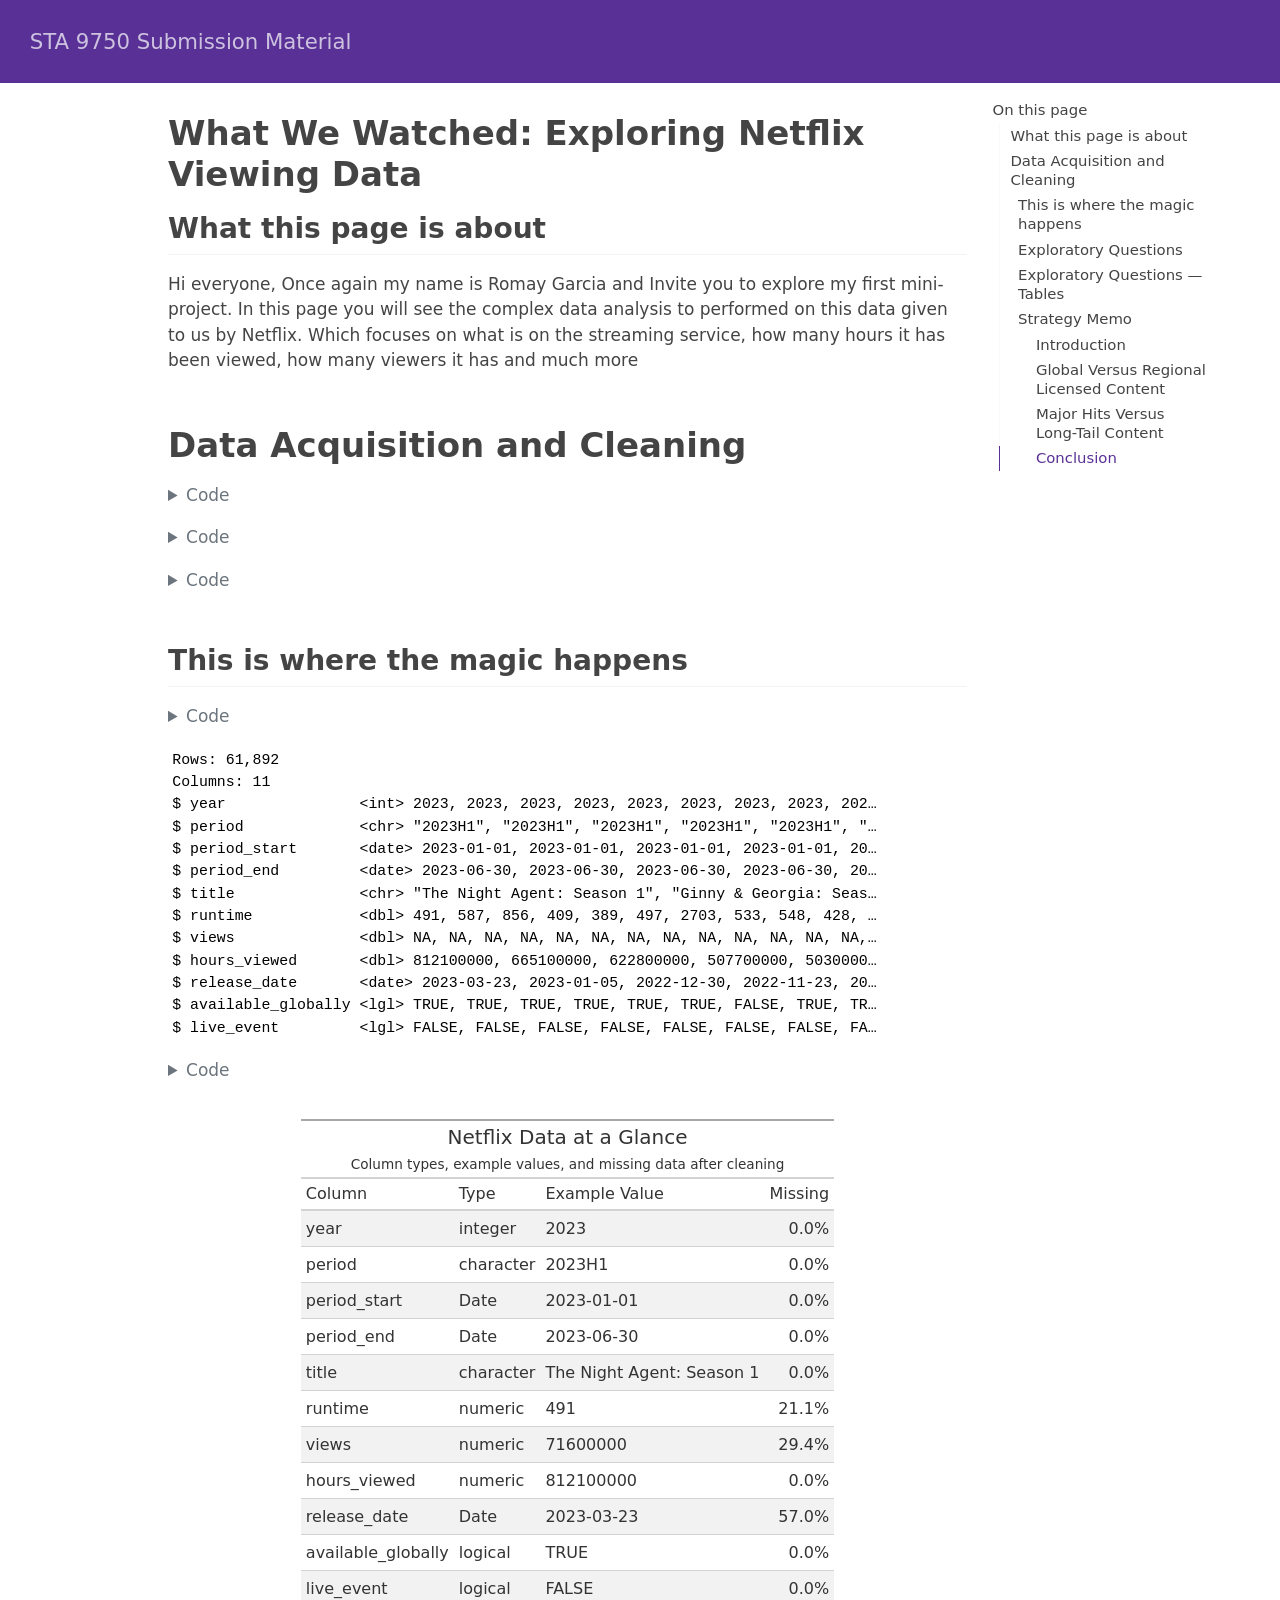
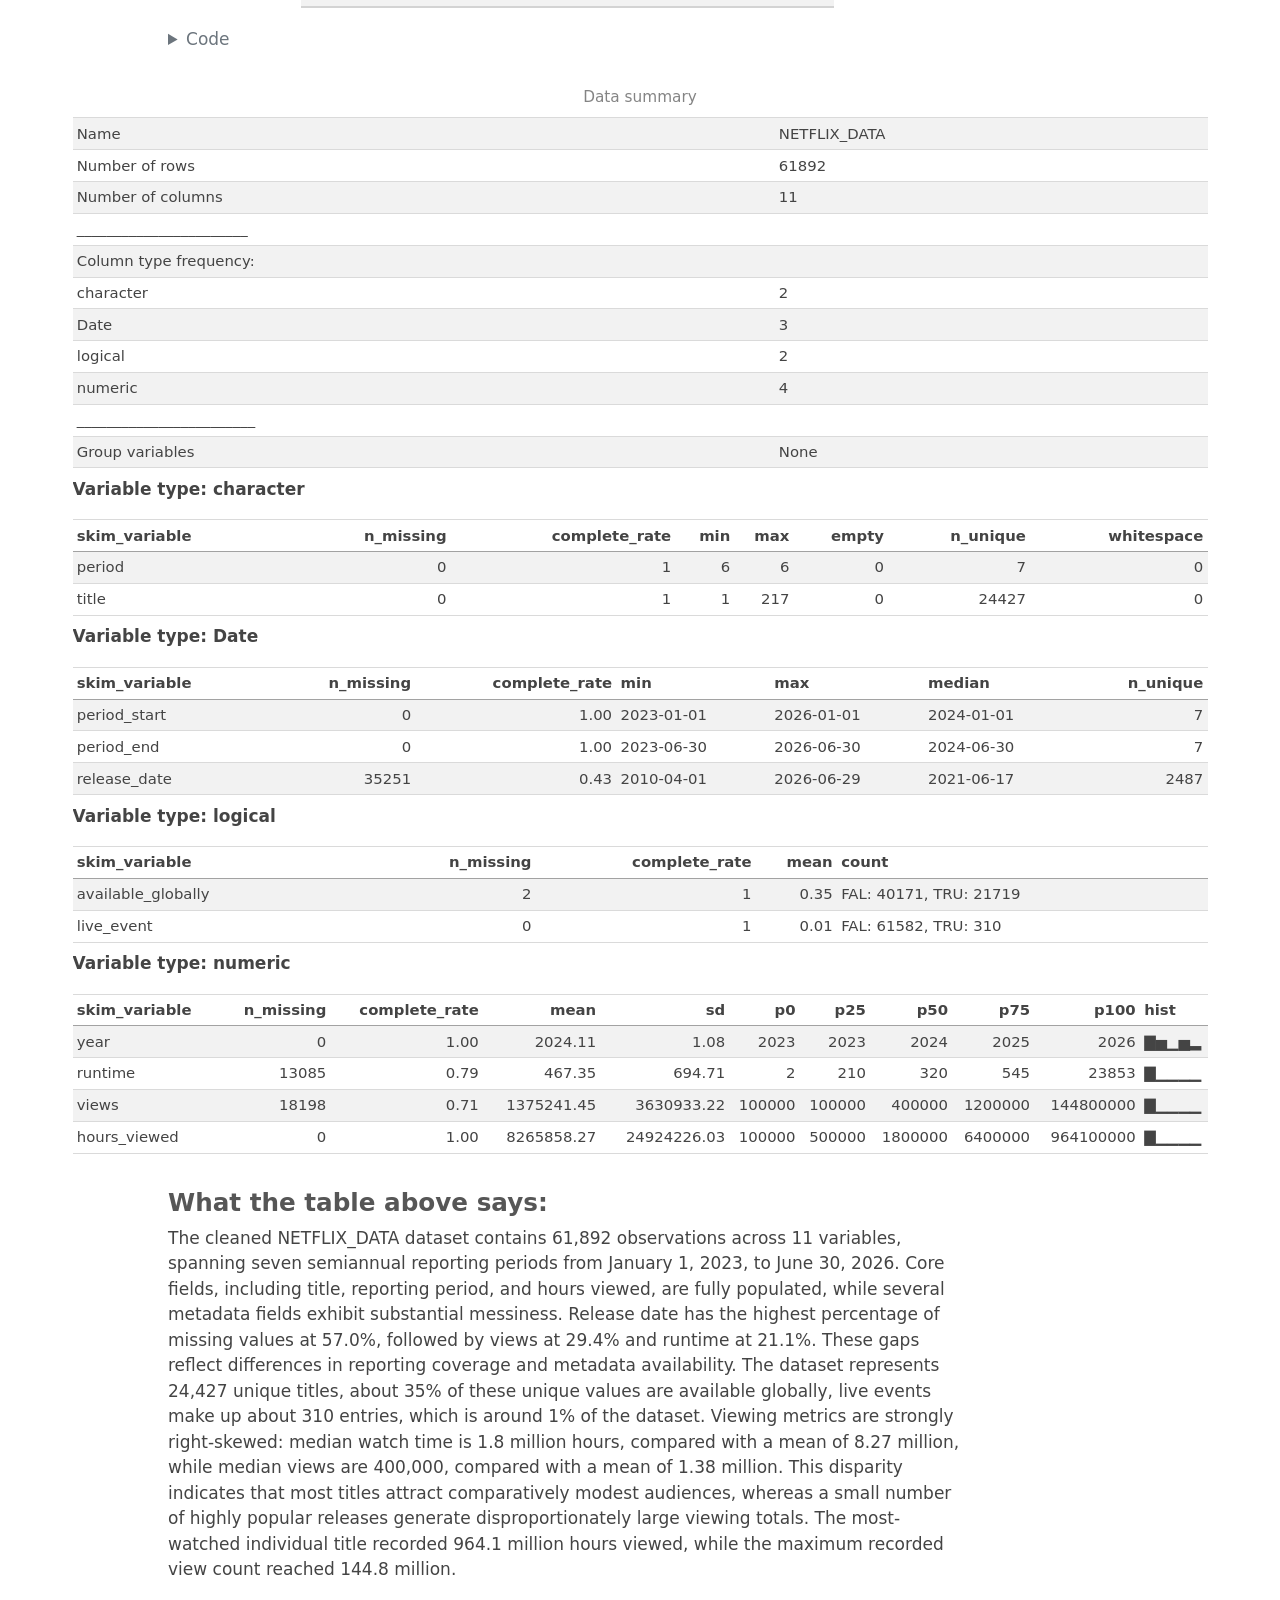
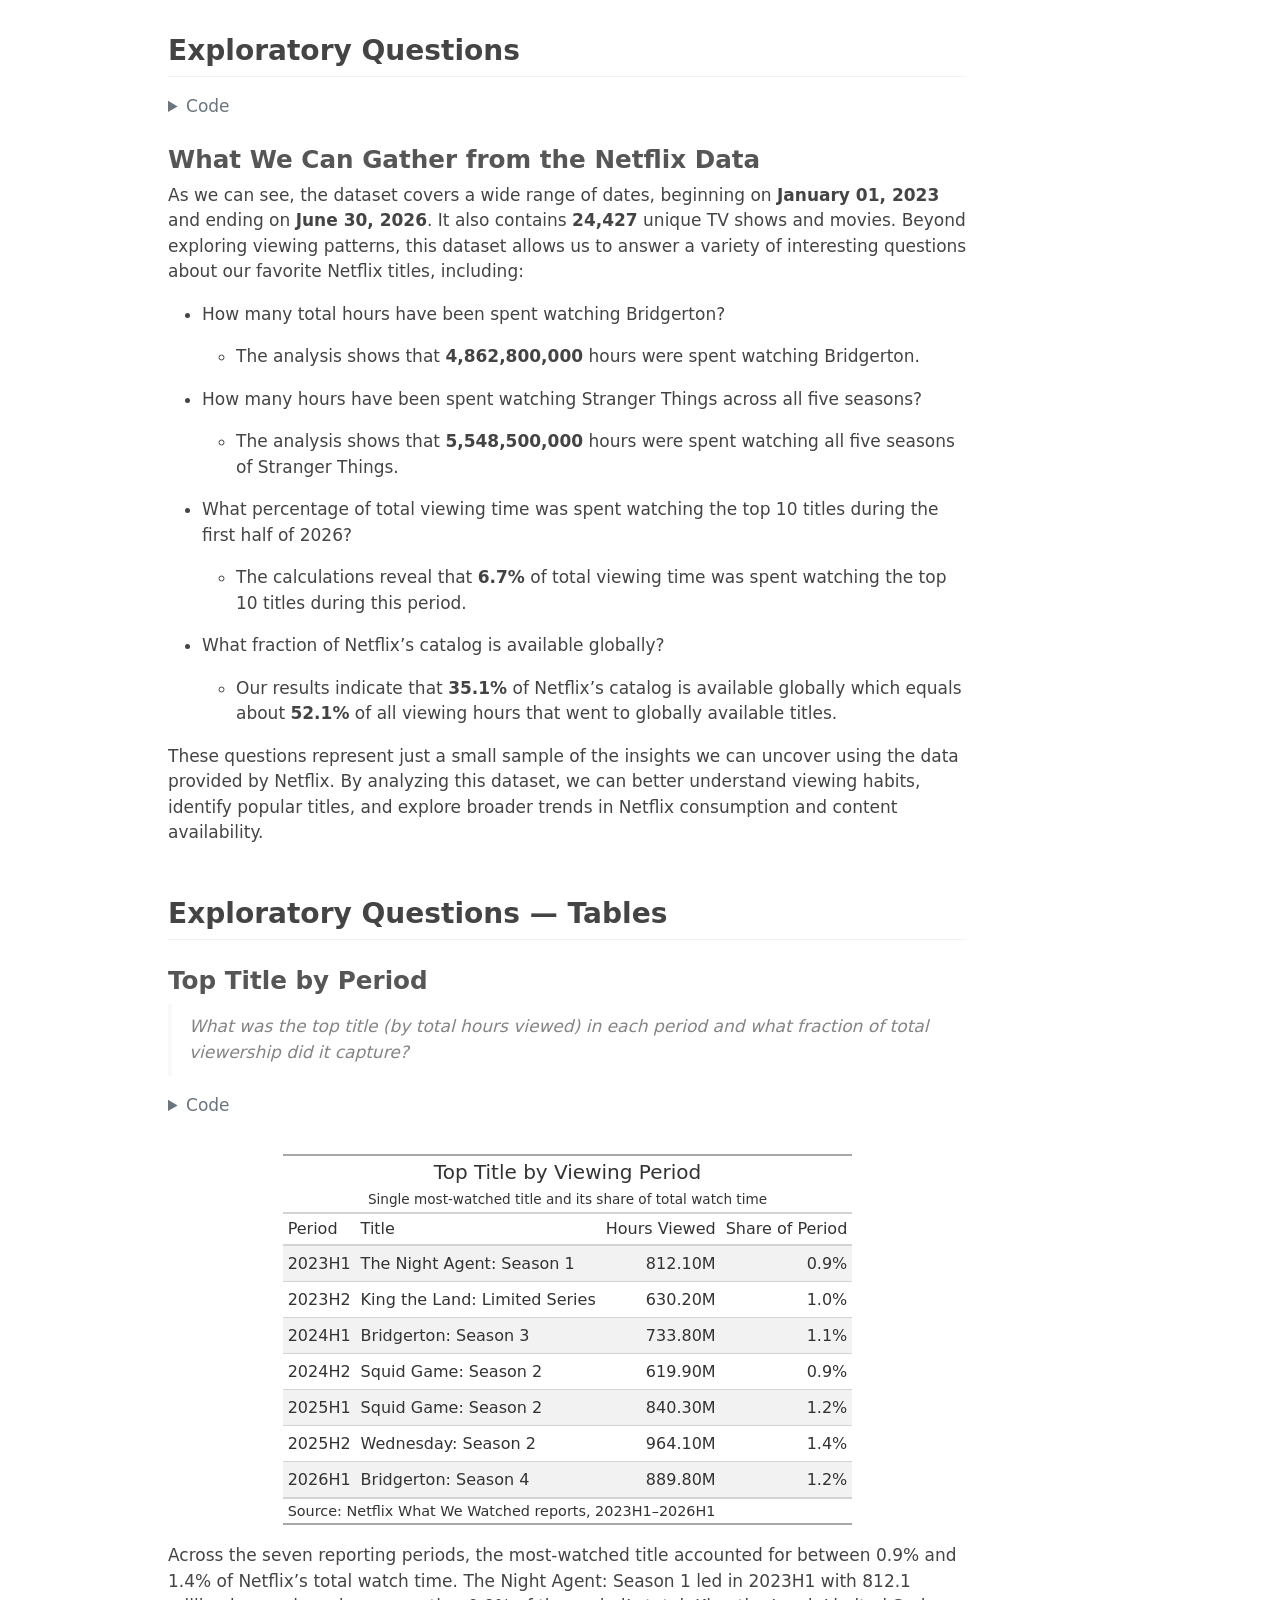
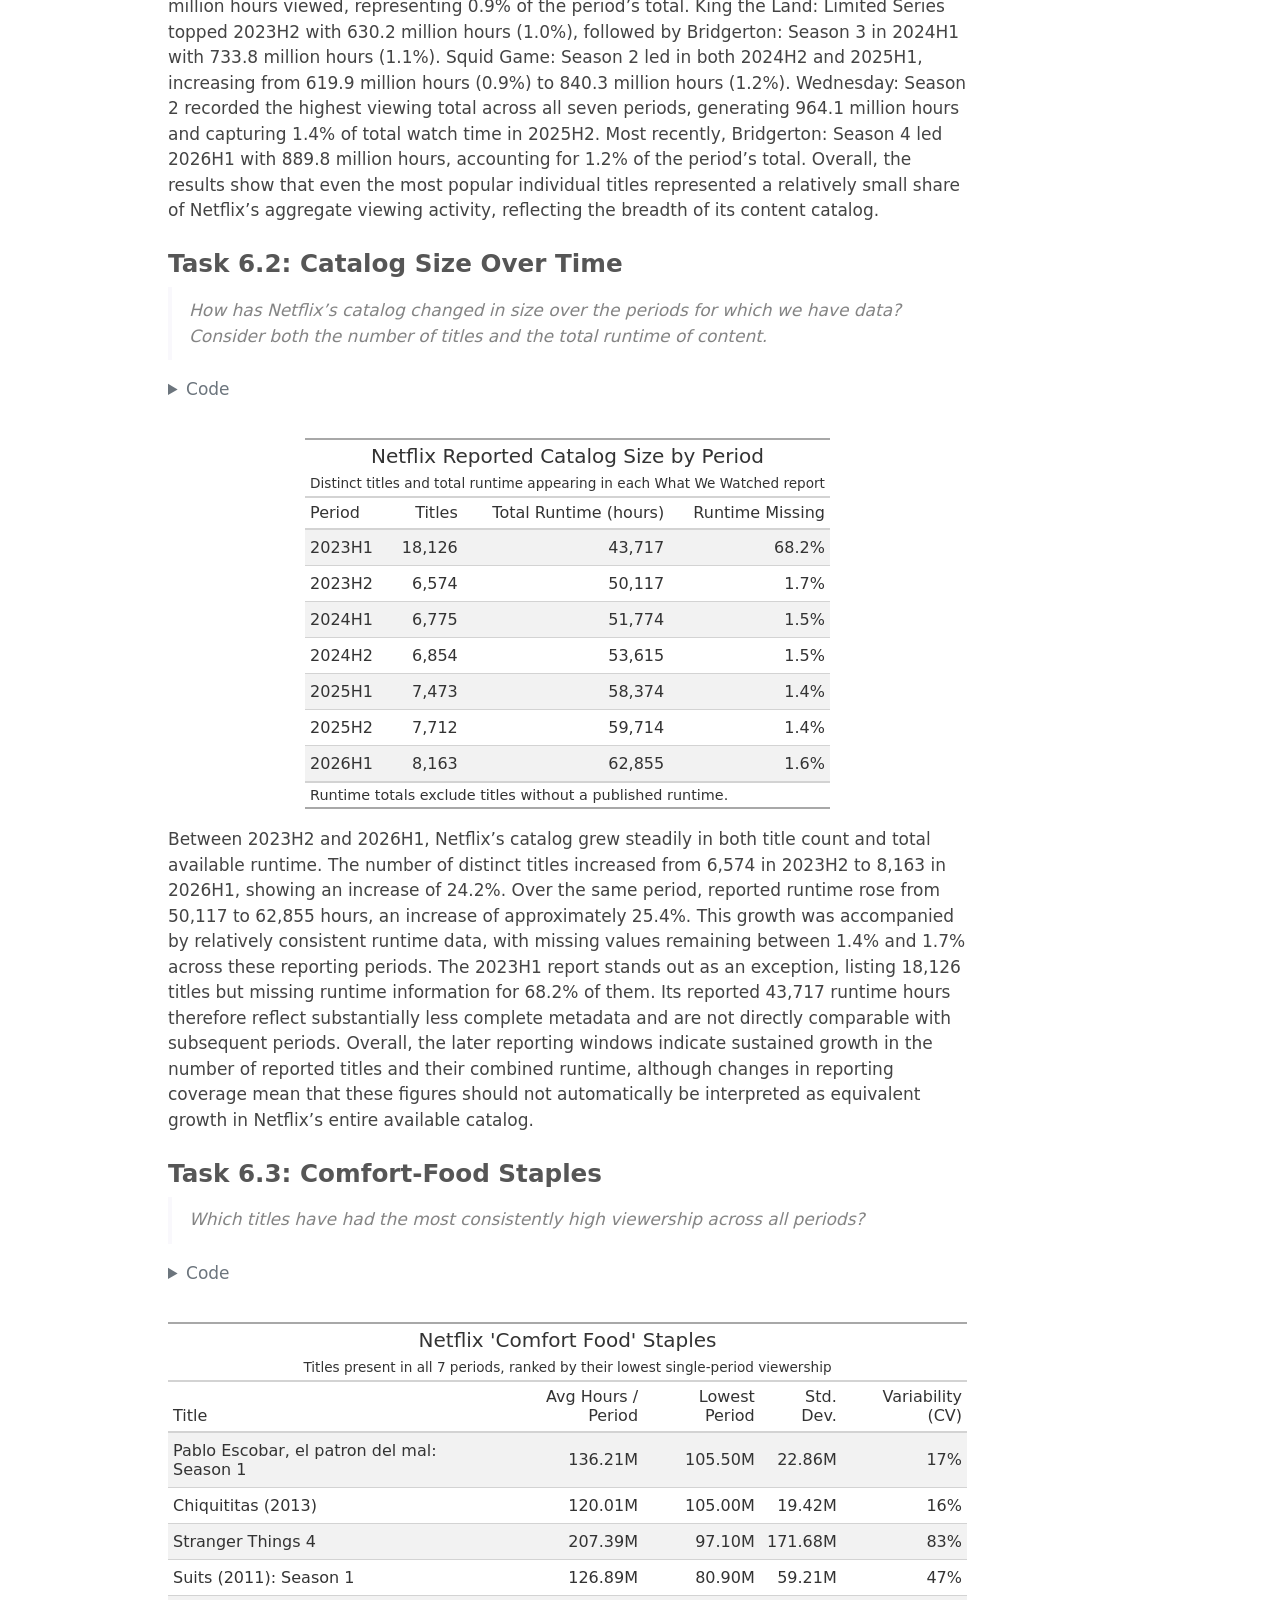
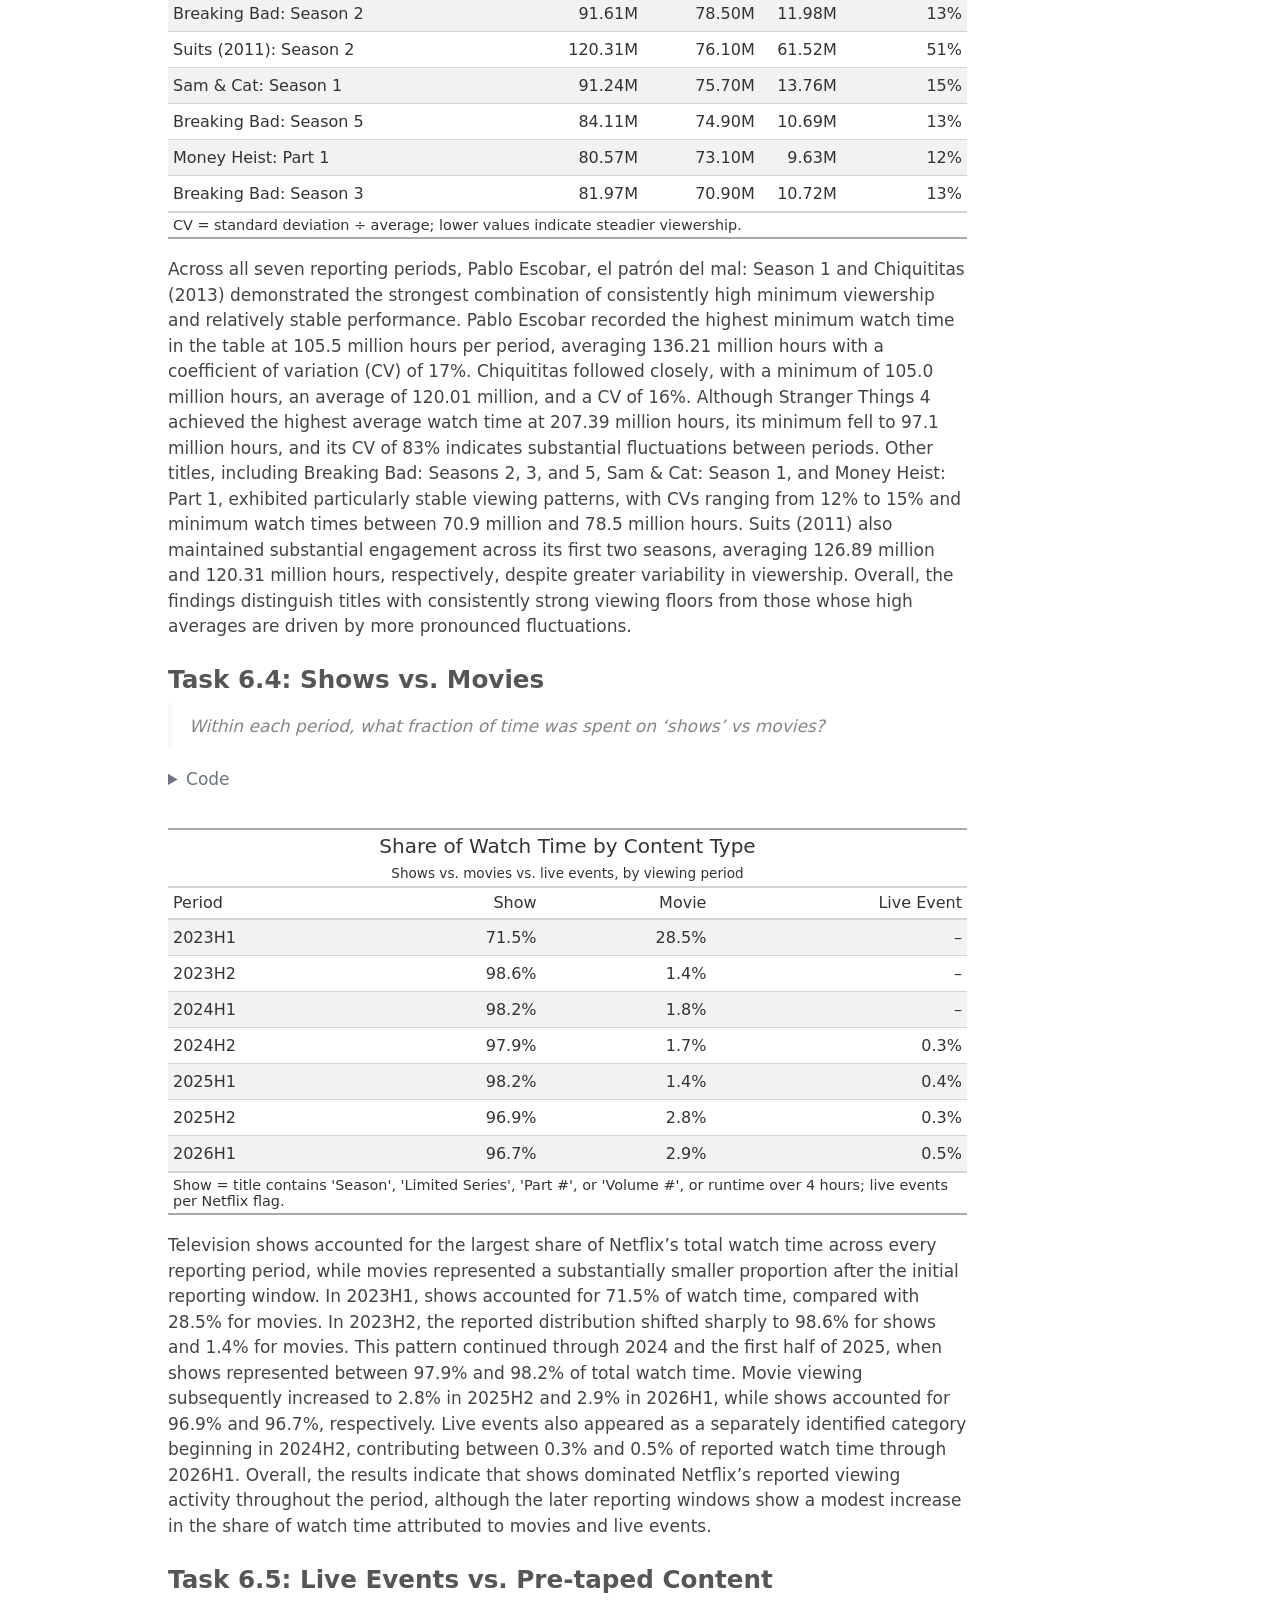
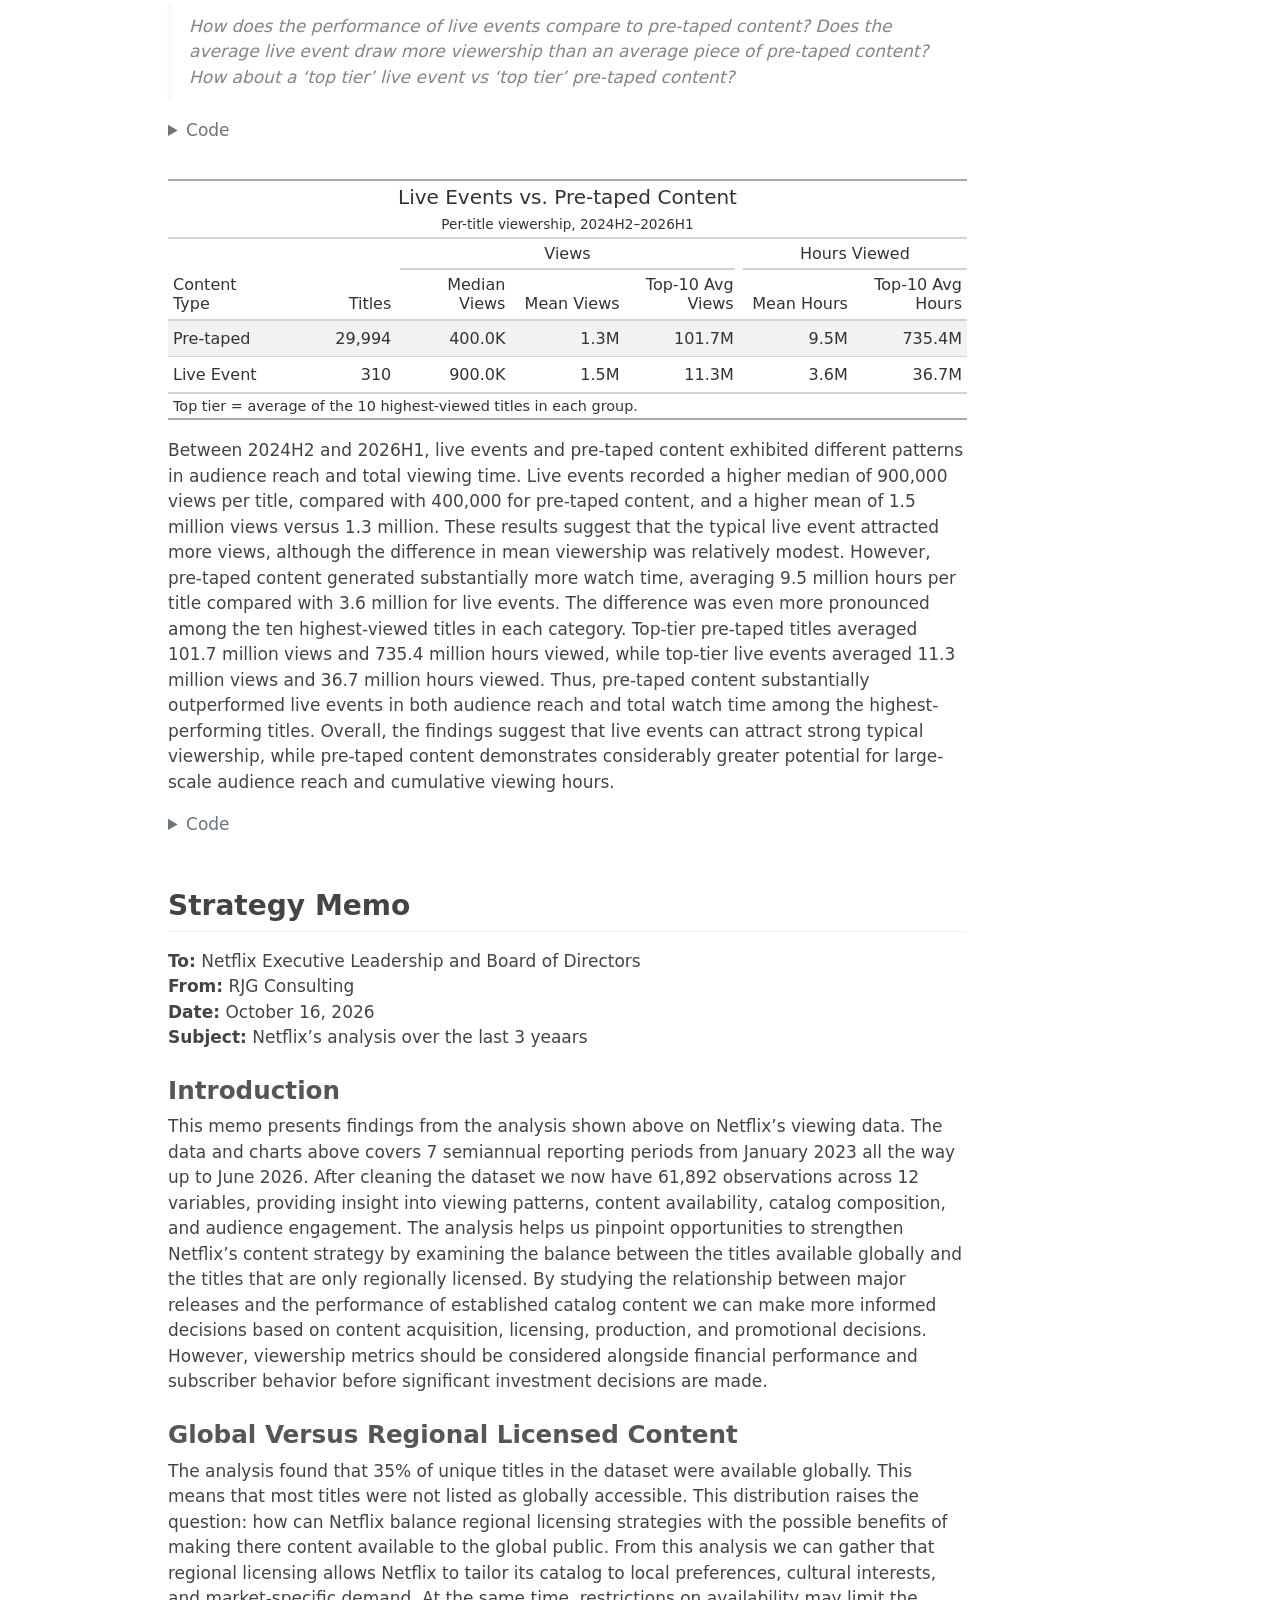
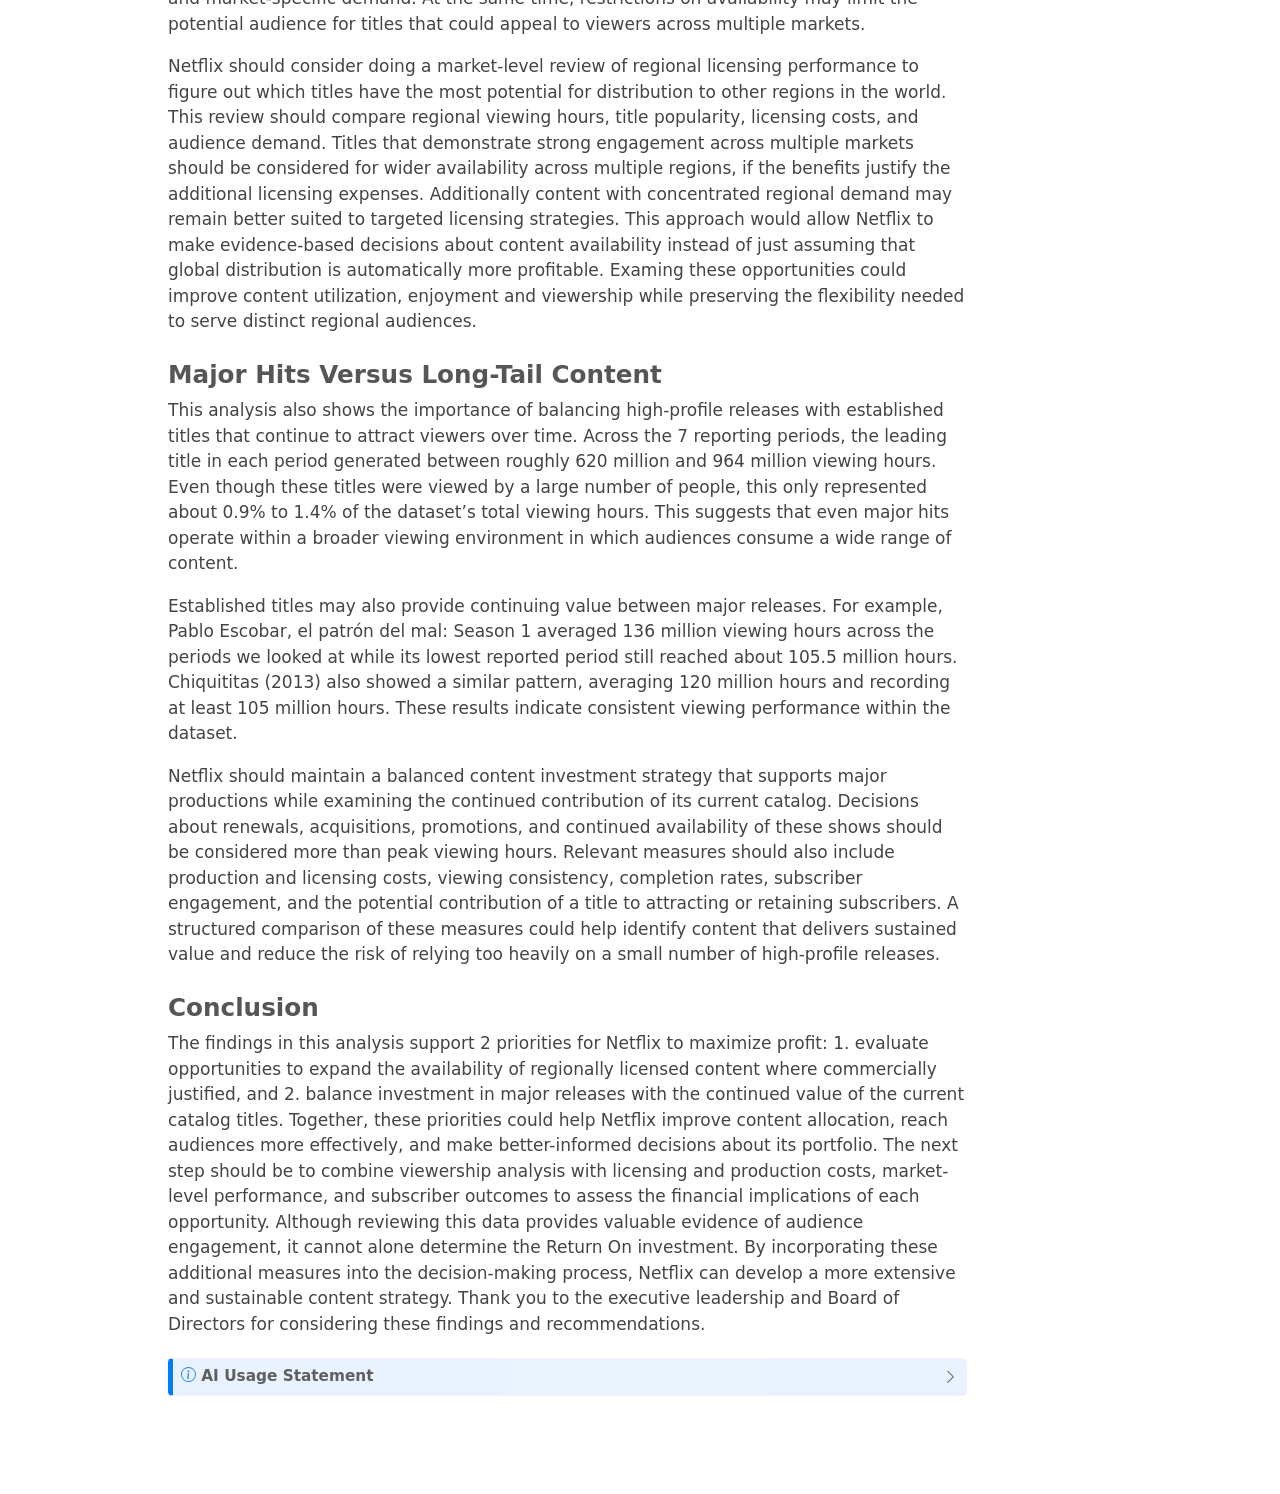
==== commit 865c1fd9: "Update rendered page" ====
--- a/docs/mp01.html
+++ b/docs/mp01.html
@@ -156,7 +156,13 @@
   <li><a href="#task-6.4-shows-vs.-movies" id="toc-task-6.4-shows-vs.-movies" class="nav-link" data-scroll-target="#task-6.4-shows-vs.-movies">Task 6.4: Shows vs.&nbsp;Movies</a></li>
   <li><a href="#task-6.5-live-events-vs.-pre-taped-content" id="toc-task-6.5-live-events-vs.-pre-taped-content" class="nav-link" data-scroll-target="#task-6.5-live-events-vs.-pre-taped-content">Task 6.5: Live Events vs.&nbsp;Pre-taped Content</a></li>
   </ul></li>
-  <li><a href="#strategy-memo" id="toc-strategy-memo" class="nav-link" data-scroll-target="#strategy-memo">Strategy Memo</a></li>
+  <li><a href="#strategy-memo" id="toc-strategy-memo" class="nav-link" data-scroll-target="#strategy-memo">Strategy Memo</a>
+  <ul class="collapse">
+  <li><a href="#introduction" id="toc-introduction" class="nav-link" data-scroll-target="#introduction">Introduction</a></li>
+  <li><a href="#global-versus-regional-licensed-content" id="toc-global-versus-regional-licensed-content" class="nav-link" data-scroll-target="#global-versus-regional-licensed-content">Global Versus Regional Licensed Content</a></li>
+  <li><a href="#major-hits-versus-long-tail-content" id="toc-major-hits-versus-long-tail-content" class="nav-link" data-scroll-target="#major-hits-versus-long-tail-content">Major Hits Versus Long-Tail Content</a></li>
+  <li><a href="#conclusion" id="toc-conclusion" class="nav-link" data-scroll-target="#conclusion">Conclusion</a></li>
+  </ul></li>
   </ul></li>
   </ul>
 </nav>
@@ -338,23 +344,23 @@
 <span id="cb6-16"><a href="#cb6-16" aria-hidden="true" tabindex="-1"></a>  <span class="fu">fmt_percent</span>(pct_missing, <span class="at">decimals =</span> <span class="dv">1</span>)</span></code></pre></div><button title="Copy to Clipboard" class="code-copy-button"><i class="bi"></i></button></div>
 </details>
 <div class="cell-output-display">
-<div id="pbkweiuucl" style="padding-left:0px;padding-right:0px;padding-top:10px;padding-bottom:10px;overflow-x:auto;overflow-y:auto;width:auto;height:auto;">
-<style>#pbkweiuucl table {
+<div id="iwmczdcndr" style="padding-left:0px;padding-right:0px;padding-top:10px;padding-bottom:10px;overflow-x:auto;overflow-y:auto;width:auto;height:auto;">
+<style>#iwmczdcndr table {
   font-family: system-ui, 'Segoe UI', Roboto, Helvetica, Arial, sans-serif, 'Apple Color Emoji', 'Segoe UI Emoji', 'Segoe UI Symbol', 'Noto Color Emoji';
   -webkit-font-smoothing: antialiased;
   -moz-osx-font-smoothing: grayscale;
 }
 
-#pbkweiuucl thead, #pbkweiuucl tbody, #pbkweiuucl tfoot, #pbkweiuucl tr, #pbkweiuucl td, #pbkweiuucl th {
+#iwmczdcndr thead, #iwmczdcndr tbody, #iwmczdcndr tfoot, #iwmczdcndr tr, #iwmczdcndr td, #iwmczdcndr th {
   border-style: none;
 }
 
-#pbkweiuucl p {
+#iwmczdcndr p {
   margin: 0;
   padding: 0;
 }
 
-#pbkweiuucl .gt_table {
+#iwmczdcndr .gt_table {
   display: table;
   border-collapse: collapse;
   line-height: normal;
@@ -380,12 +386,12 @@
   border-left-color: #D3D3D3;
 }
 
-#pbkweiuucl .gt_caption {
+#iwmczdcndr .gt_caption {
   padding-top: 4px;
   padding-bottom: 4px;
 }
 
-#pbkweiuucl .gt_title {
+#iwmczdcndr .gt_title {
   color: #333333;
   font-size: 125%;
   font-weight: initial;
@@ -397,7 +403,7 @@
   border-bottom-width: 0;
 }
 
-#pbkweiuucl .gt_subtitle {
+#iwmczdcndr .gt_subtitle {
   color: #333333;
   font-size: 85%;
   font-weight: initial;
@@ -409,7 +415,7 @@
   border-top-width: 0;
 }
 
-#pbkweiuucl .gt_heading {
+#iwmczdcndr .gt_heading {
   background-color: #FFFFFF;
   text-align: center;
   border-bottom-color: #FFFFFF;
@@ -421,13 +427,13 @@
   border-right-color: #D3D3D3;
 }
 
-#pbkweiuucl .gt_bottom_border {
-  border-bottom-style: solid;
-  border-bottom-width: 2px;
-  border-bottom-color: #D3D3D3;
-}
-
-#pbkweiuucl .gt_col_headings {
+#iwmczdcndr .gt_bottom_border {
+  border-bottom-style: solid;
+  border-bottom-width: 2px;
+  border-bottom-color: #D3D3D3;
+}
+
+#iwmczdcndr .gt_col_headings {
   border-top-style: solid;
   border-top-width: 2px;
   border-top-color: #D3D3D3;
@@ -442,7 +448,7 @@
   border-right-color: #D3D3D3;
 }
 
-#pbkweiuucl .gt_col_heading {
+#iwmczdcndr .gt_col_heading {
   color: #333333;
   background-color: #FFFFFF;
   font-size: 100%;
@@ -462,7 +468,7 @@
   overflow-x: hidden;
 }
 
-#pbkweiuucl .gt_column_spanner_outer {
+#iwmczdcndr .gt_column_spanner_outer {
   color: #333333;
   background-color: #FFFFFF;
   font-size: 100%;
@@ -474,15 +480,15 @@
   padding-right: 4px;
 }
 
-#pbkweiuucl .gt_column_spanner_outer:first-child {
+#iwmczdcndr .gt_column_spanner_outer:first-child {
   padding-left: 0;
 }
 
-#pbkweiuucl .gt_column_spanner_outer:last-child {
+#iwmczdcndr .gt_column_spanner_outer:last-child {
   padding-right: 0;
 }
 
-#pbkweiuucl .gt_column_spanner {
+#iwmczdcndr .gt_column_spanner {
   border-bottom-style: solid;
   border-bottom-width: 2px;
   border-bottom-color: #D3D3D3;
@@ -494,11 +500,11 @@
   width: 100%;
 }
 
-#pbkweiuucl .gt_spanner_row {
+#iwmczdcndr .gt_spanner_row {
   border-bottom-style: hidden;
 }
 
-#pbkweiuucl .gt_group_heading {
+#iwmczdcndr .gt_group_heading {
   padding-top: 8px;
   padding-bottom: 8px;
   padding-left: 5px;
@@ -524,7 +530,7 @@
   text-align: left;
 }
 
-#pbkweiuucl .gt_empty_group_heading {
+#iwmczdcndr .gt_empty_group_heading {
   padding: 0.5px;
   color: #333333;
   background-color: #FFFFFF;
@@ -539,15 +545,15 @@
   vertical-align: middle;
 }
 
-#pbkweiuucl .gt_from_md > :first-child {
+#iwmczdcndr .gt_from_md > :first-child {
   margin-top: 0;
 }
 
-#pbkweiuucl .gt_from_md > :last-child {
+#iwmczdcndr .gt_from_md > :last-child {
   margin-bottom: 0;
 }
 
-#pbkweiuucl .gt_row {
+#iwmczdcndr .gt_row {
   padding-top: 8px;
   padding-bottom: 8px;
   padding-left: 5px;
@@ -566,7 +572,7 @@
   overflow-x: hidden;
 }
 
-#pbkweiuucl .gt_stub {
+#iwmczdcndr .gt_stub {
   color: #333333;
   background-color: #FFFFFF;
   font-size: 100%;
@@ -579,7 +585,7 @@
   padding-right: 5px;
 }
 
-#pbkweiuucl .gt_stub_row_group {
+#iwmczdcndr .gt_stub_row_group {
   color: #333333;
   background-color: #FFFFFF;
   font-size: 100%;
@@ -593,15 +599,15 @@
   vertical-align: top;
 }
 
-#pbkweiuucl .gt_row_group_first td {
-  border-top-width: 2px;
-}
-
-#pbkweiuucl .gt_row_group_first th {
-  border-top-width: 2px;
-}
-
-#pbkweiuucl .gt_summary_row {
+#iwmczdcndr .gt_row_group_first td {
+  border-top-width: 2px;
+}
+
+#iwmczdcndr .gt_row_group_first th {
+  border-top-width: 2px;
+}
+
+#iwmczdcndr .gt_summary_row {
   color: #333333;
   background-color: #FFFFFF;
   text-transform: inherit;
@@ -611,16 +617,16 @@
   padding-right: 5px;
 }
 
-#pbkweiuucl .gt_first_summary_row {
+#iwmczdcndr .gt_first_summary_row {
   border-top-style: solid;
   border-top-color: #D3D3D3;
 }
 
-#pbkweiuucl .gt_first_summary_row.thick {
-  border-top-width: 2px;
-}
-
-#pbkweiuucl .gt_last_summary_row {
+#iwmczdcndr .gt_first_summary_row.thick {
+  border-top-width: 2px;
+}
+
+#iwmczdcndr .gt_last_summary_row {
   padding-top: 8px;
   padding-bottom: 8px;
   padding-left: 5px;
@@ -630,7 +636,7 @@
   border-bottom-color: #D3D3D3;
 }
 
-#pbkweiuucl .gt_grand_summary_row {
+#iwmczdcndr .gt_grand_summary_row {
   color: #333333;
   background-color: #FFFFFF;
   text-transform: inherit;
@@ -640,7 +646,7 @@
   padding-right: 5px;
 }
 
-#pbkweiuucl .gt_first_grand_summary_row {
+#iwmczdcndr .gt_first_grand_summary_row {
   padding-top: 8px;
   padding-bottom: 8px;
   padding-left: 5px;
@@ -650,7 +656,7 @@
   border-top-color: #D3D3D3;
 }
 
-#pbkweiuucl .gt_last_grand_summary_row_top {
+#iwmczdcndr .gt_last_grand_summary_row_top {
   padding-top: 8px;
   padding-bottom: 8px;
   padding-left: 5px;
@@ -660,11 +666,11 @@
   border-bottom-color: #D3D3D3;
 }
 
-#pbkweiuucl .gt_striped {
+#iwmczdcndr .gt_striped {
   background-color: rgba(128, 128, 128, 0.05);
 }
 
-#pbkweiuucl .gt_table_body {
+#iwmczdcndr .gt_table_body {
   border-top-style: solid;
   border-top-width: 2px;
   border-top-color: #D3D3D3;
@@ -673,7 +679,7 @@
   border-bottom-color: #D3D3D3;
 }
 
-#pbkweiuucl .gt_footnotes {
+#iwmczdcndr .gt_footnotes {
   color: #333333;
   background-color: #FFFFFF;
   border-bottom-style: none;
@@ -687,7 +693,7 @@
   border-right-color: #D3D3D3;
 }
 
-#pbkweiuucl .gt_footnote {
+#iwmczdcndr .gt_footnote {
   margin: 0px;
   font-size: 90%;
   padding-top: 4px;
@@ -696,7 +702,7 @@
   padding-right: 5px;
 }
 
-#pbkweiuucl .gt_sourcenotes {
+#iwmczdcndr .gt_sourcenotes {
   color: #333333;
   background-color: #FFFFFF;
   border-bottom-style: none;
@@ -710,7 +716,7 @@
   border-right-color: #D3D3D3;
 }
 
-#pbkweiuucl .gt_sourcenote {
+#iwmczdcndr .gt_sourcenote {
   font-size: 90%;
   padding-top: 4px;
   padding-bottom: 4px;
@@ -718,72 +724,72 @@
   padding-right: 5px;
 }
 
-#pbkweiuucl .gt_left {
+#iwmczdcndr .gt_left {
   text-align: left;
 }
 
-#pbkweiuucl .gt_center {
+#iwmczdcndr .gt_center {
   text-align: center;
 }
 
-#pbkweiuucl .gt_right {
+#iwmczdcndr .gt_right {
   text-align: right;
   font-variant-numeric: tabular-nums;
 }
 
-#pbkweiuucl .gt_font_normal {
+#iwmczdcndr .gt_font_normal {
   font-weight: normal;
 }
 
-#pbkweiuucl .gt_font_bold {
+#iwmczdcndr .gt_font_bold {
   font-weight: bold;
 }
 
-#pbkweiuucl .gt_font_italic {
+#iwmczdcndr .gt_font_italic {
   font-style: italic;
 }
 
-#pbkweiuucl .gt_super {
+#iwmczdcndr .gt_super {
   font-size: 65%;
 }
 
-#pbkweiuucl .gt_footnote_marks {
+#iwmczdcndr .gt_footnote_marks {
   font-size: 75%;
   vertical-align: 0.4em;
   position: initial;
 }
 
-#pbkweiuucl .gt_asterisk {
+#iwmczdcndr .gt_asterisk {
   font-size: 100%;
   vertical-align: 0;
 }
 
-#pbkweiuucl .gt_indent_1 {
+#iwmczdcndr .gt_indent_1 {
   text-indent: 5px;
 }
 
-#pbkweiuucl .gt_indent_2 {
+#iwmczdcndr .gt_indent_2 {
   text-indent: 10px;
 }
 
-#pbkweiuucl .gt_indent_3 {
+#iwmczdcndr .gt_indent_3 {
   text-indent: 15px;
 }
 
-#pbkweiuucl .gt_indent_4 {
+#iwmczdcndr .gt_indent_4 {
   text-indent: 20px;
 }
 
-#pbkweiuucl .gt_indent_5 {
+#iwmczdcndr .gt_indent_5 {
   text-indent: 25px;
 }
 
-#pbkweiuucl .katex-display {
+#iwmczdcndr .katex-display {
   display: inline-flex !important;
   margin-bottom: 0.75em !important;
 }
 
-#pbkweiuucl div.Reactable > div.rt-table > div.rt-thead > div.rt-tr.rt-tr-group-header > div.rt-th-group:after {
+#iwmczdcndr div.Reactable > div.rt-table > div.rt-thead > div.rt-tr.rt-tr-group-header > div.rt-th-group:after {
   height: 0px !important;
 }
 </style>
@@ -1255,23 +1261,23 @@
 <span id="cb9-19"><a href="#cb9-19" aria-hidden="true" tabindex="-1"></a>  <span class="fu">tab_source_note</span>(<span class="st">"Source: Netflix What We Watched reports, 2023H1–2026H1"</span>)</span></code></pre></div><button title="Copy to Clipboard" class="code-copy-button"><i class="bi"></i></button></div>
 </details>
 <div class="cell-output-display">
-<div id="bwxpceaigp" style="padding-left:0px;padding-right:0px;padding-top:10px;padding-bottom:10px;overflow-x:auto;overflow-y:auto;width:auto;height:auto;">
-<style>#bwxpceaigp table {
+<div id="yuuuaatnoz" style="padding-left:0px;padding-right:0px;padding-top:10px;padding-bottom:10px;overflow-x:auto;overflow-y:auto;width:auto;height:auto;">
+<style>#yuuuaatnoz table {
   font-family: system-ui, 'Segoe UI', Roboto, Helvetica, Arial, sans-serif, 'Apple Color Emoji', 'Segoe UI Emoji', 'Segoe UI Symbol', 'Noto Color Emoji';
   -webkit-font-smoothing: antialiased;
   -moz-osx-font-smoothing: grayscale;
 }
 
-#bwxpceaigp thead, #bwxpceaigp tbody, #bwxpceaigp tfoot, #bwxpceaigp tr, #bwxpceaigp td, #bwxpceaigp th {
+#yuuuaatnoz thead, #yuuuaatnoz tbody, #yuuuaatnoz tfoot, #yuuuaatnoz tr, #yuuuaatnoz td, #yuuuaatnoz th {
   border-style: none;
 }
 
-#bwxpceaigp p {
+#yuuuaatnoz p {
   margin: 0;
   padding: 0;
 }
 
-#bwxpceaigp .gt_table {
+#yuuuaatnoz .gt_table {
   display: table;
   border-collapse: collapse;
   line-height: normal;
@@ -1297,12 +1303,12 @@
   border-left-color: #D3D3D3;
 }
 
-#bwxpceaigp .gt_caption {
+#yuuuaatnoz .gt_caption {
   padding-top: 4px;
   padding-bottom: 4px;
 }
 
-#bwxpceaigp .gt_title {
+#yuuuaatnoz .gt_title {
   color: #333333;
   font-size: 125%;
   font-weight: initial;
@@ -1314,7 +1320,7 @@
   border-bottom-width: 0;
 }
 
-#bwxpceaigp .gt_subtitle {
+#yuuuaatnoz .gt_subtitle {
   color: #333333;
   font-size: 85%;
   font-weight: initial;
@@ -1326,7 +1332,7 @@
   border-top-width: 0;
 }
 
-#bwxpceaigp .gt_heading {
+#yuuuaatnoz .gt_heading {
   background-color: #FFFFFF;
   text-align: center;
   border-bottom-color: #FFFFFF;
@@ -1338,13 +1344,13 @@
   border-right-color: #D3D3D3;
 }
 
-#bwxpceaigp .gt_bottom_border {
-  border-bottom-style: solid;
-  border-bottom-width: 2px;
-  border-bottom-color: #D3D3D3;
-}
-
-#bwxpceaigp .gt_col_headings {
+#yuuuaatnoz .gt_bottom_border {
+  border-bottom-style: solid;
+  border-bottom-width: 2px;
+  border-bottom-color: #D3D3D3;
+}
+
+#yuuuaatnoz .gt_col_headings {
   border-top-style: solid;
   border-top-width: 2px;
   border-top-color: #D3D3D3;
@@ -1359,7 +1365,7 @@
   border-right-color: #D3D3D3;
 }
 
-#bwxpceaigp .gt_col_heading {
+#yuuuaatnoz .gt_col_heading {
   color: #333333;
   background-color: #FFFFFF;
   font-size: 100%;
@@ -1379,7 +1385,7 @@
   overflow-x: hidden;
 }
 
-#bwxpceaigp .gt_column_spanner_outer {
+#yuuuaatnoz .gt_column_spanner_outer {
   color: #333333;
   background-color: #FFFFFF;
   font-size: 100%;
@@ -1391,15 +1397,15 @@
   padding-right: 4px;
 }
 
-#bwxpceaigp .gt_column_spanner_outer:first-child {
+#yuuuaatnoz .gt_column_spanner_outer:first-child {
   padding-left: 0;
 }
 
-#bwxpceaigp .gt_column_spanner_outer:last-child {
+#yuuuaatnoz .gt_column_spanner_outer:last-child {
   padding-right: 0;
 }
 
-#bwxpceaigp .gt_column_spanner {
+#yuuuaatnoz .gt_column_spanner {
   border-bottom-style: solid;
   border-bottom-width: 2px;
   border-bottom-color: #D3D3D3;
@@ -1411,11 +1417,11 @@
   width: 100%;
 }
 
-#bwxpceaigp .gt_spanner_row {
+#yuuuaatnoz .gt_spanner_row {
   border-bottom-style: hidden;
 }
 
-#bwxpceaigp .gt_group_heading {
+#yuuuaatnoz .gt_group_heading {
   padding-top: 8px;
   padding-bottom: 8px;
   padding-left: 5px;
@@ -1441,7 +1447,7 @@
   text-align: left;
 }
 
-#bwxpceaigp .gt_empty_group_heading {
+#yuuuaatnoz .gt_empty_group_heading {
   padding: 0.5px;
   color: #333333;
   background-color: #FFFFFF;
@@ -1456,15 +1462,15 @@
   vertical-align: middle;
 }
 
-#bwxpceaigp .gt_from_md > :first-child {
+#yuuuaatnoz .gt_from_md > :first-child {
   margin-top: 0;
 }
 
-#bwxpceaigp .gt_from_md > :last-child {
+#yuuuaatnoz .gt_from_md > :last-child {
   margin-bottom: 0;
 }
 
-#bwxpceaigp .gt_row {
+#yuuuaatnoz .gt_row {
   padding-top: 8px;
   padding-bottom: 8px;
   padding-left: 5px;
@@ -1483,7 +1489,7 @@
   overflow-x: hidden;
 }
 
-#bwxpceaigp .gt_stub {
+#yuuuaatnoz .gt_stub {
   color: #333333;
   background-color: #FFFFFF;
   font-size: 100%;
@@ -1496,7 +1502,7 @@
   padding-right: 5px;
 }
 
-#bwxpceaigp .gt_stub_row_group {
+#yuuuaatnoz .gt_stub_row_group {
   color: #333333;
   background-color: #FFFFFF;
   font-size: 100%;
@@ -1510,15 +1516,15 @@
   vertical-align: top;
 }
 
-#bwxpceaigp .gt_row_group_first td {
-  border-top-width: 2px;
-}
-
-#bwxpceaigp .gt_row_group_first th {
-  border-top-width: 2px;
-}
-
-#bwxpceaigp .gt_summary_row {
+#yuuuaatnoz .gt_row_group_first td {
+  border-top-width: 2px;
+}
+
+#yuuuaatnoz .gt_row_group_first th {
+  border-top-width: 2px;
+}
+
+#yuuuaatnoz .gt_summary_row {
   color: #333333;
   background-color: #FFFFFF;
   text-transform: inherit;
@@ -1528,16 +1534,16 @@
   padding-right: 5px;
 }
 
-#bwxpceaigp .gt_first_summary_row {
+#yuuuaatnoz .gt_first_summary_row {
   border-top-style: solid;
   border-top-color: #D3D3D3;
 }
 
-#bwxpceaigp .gt_first_summary_row.thick {
-  border-top-width: 2px;
-}
-
-#bwxpceaigp .gt_last_summary_row {
+#yuuuaatnoz .gt_first_summary_row.thick {
+  border-top-width: 2px;
+}
+
+#yuuuaatnoz .gt_last_summary_row {
   padding-top: 8px;
   padding-bottom: 8px;
   padding-left: 5px;
@@ -1547,7 +1553,7 @@
   border-bottom-color: #D3D3D3;
 }
 
-#bwxpceaigp .gt_grand_summary_row {
+#yuuuaatnoz .gt_grand_summary_row {
   color: #333333;
   background-color: #FFFFFF;
   text-transform: inherit;
@@ -1557,7 +1563,7 @@
   padding-right: 5px;
 }
 
-#bwxpceaigp .gt_first_grand_summary_row {
+#yuuuaatnoz .gt_first_grand_summary_row {
   padding-top: 8px;
   padding-bottom: 8px;
   padding-left: 5px;
@@ -1567,7 +1573,7 @@
   border-top-color: #D3D3D3;
 }
 
-#bwxpceaigp .gt_last_grand_summary_row_top {
+#yuuuaatnoz .gt_last_grand_summary_row_top {
   padding-top: 8px;
   padding-bottom: 8px;
   padding-left: 5px;
@@ -1577,11 +1583,11 @@
   border-bottom-color: #D3D3D3;
 }
 
-#bwxpceaigp .gt_striped {
+#yuuuaatnoz .gt_striped {
   background-color: rgba(128, 128, 128, 0.05);
 }
 
-#bwxpceaigp .gt_table_body {
+#yuuuaatnoz .gt_table_body {
   border-top-style: solid;
   border-top-width: 2px;
   border-top-color: #D3D3D3;
@@ -1590,7 +1596,7 @@
   border-bottom-color: #D3D3D3;
 }
 
-#bwxpceaigp .gt_footnotes {
+#yuuuaatnoz .gt_footnotes {
   color: #333333;
   background-color: #FFFFFF;
   border-bottom-style: none;
@@ -1604,7 +1610,7 @@
   border-right-color: #D3D3D3;
 }
 
-#bwxpceaigp .gt_footnote {
+#yuuuaatnoz .gt_footnote {
   margin: 0px;
   font-size: 90%;
   padding-top: 4px;
@@ -1613,7 +1619,7 @@
   padding-right: 5px;
 }
 
-#bwxpceaigp .gt_sourcenotes {
+#yuuuaatnoz .gt_sourcenotes {
   color: #333333;
   background-color: #FFFFFF;
   border-bottom-style: none;
@@ -1627,7 +1633,7 @@
   border-right-color: #D3D3D3;
 }
 
-#bwxpceaigp .gt_sourcenote {
+#yuuuaatnoz .gt_sourcenote {
   font-size: 90%;
   padding-top: 4px;
   padding-bottom: 4px;
@@ -1635,72 +1641,72 @@
   padding-right: 5px;
 }
 
-#bwxpceaigp .gt_left {
+#yuuuaatnoz .gt_left {
   text-align: left;
 }
 
-#bwxpceaigp .gt_center {
+#yuuuaatnoz .gt_center {
   text-align: center;
 }
 
-#bwxpceaigp .gt_right {
+#yuuuaatnoz .gt_right {
   text-align: right;
   font-variant-numeric: tabular-nums;
 }
 
-#bwxpceaigp .gt_font_normal {
+#yuuuaatnoz .gt_font_normal {
   font-weight: normal;
 }
 
-#bwxpceaigp .gt_font_bold {
+#yuuuaatnoz .gt_font_bold {
   font-weight: bold;
 }
 
-#bwxpceaigp .gt_font_italic {
+#yuuuaatnoz .gt_font_italic {
   font-style: italic;
 }
 
-#bwxpceaigp .gt_super {
+#yuuuaatnoz .gt_super {
   font-size: 65%;
 }
 
-#bwxpceaigp .gt_footnote_marks {
+#yuuuaatnoz .gt_footnote_marks {
   font-size: 75%;
   vertical-align: 0.4em;
   position: initial;
 }
 
-#bwxpceaigp .gt_asterisk {
+#yuuuaatnoz .gt_asterisk {
   font-size: 100%;
   vertical-align: 0;
 }
 
-#bwxpceaigp .gt_indent_1 {
+#yuuuaatnoz .gt_indent_1 {
   text-indent: 5px;
 }
 
-#bwxpceaigp .gt_indent_2 {
+#yuuuaatnoz .gt_indent_2 {
   text-indent: 10px;
 }
 
-#bwxpceaigp .gt_indent_3 {
+#yuuuaatnoz .gt_indent_3 {
   text-indent: 15px;
 }
 
-#bwxpceaigp .gt_indent_4 {
+#yuuuaatnoz .gt_indent_4 {
   text-indent: 20px;
 }
 
-#bwxpceaigp .gt_indent_5 {
+#yuuuaatnoz .gt_indent_5 {
   text-indent: 25px;
 }
 
-#bwxpceaigp .katex-display {
+#yuuuaatnoz .katex-display {
   display: inline-flex !important;
   margin-bottom: 0.75em !important;
 }
 
-#bwxpceaigp div.Reactable > div.rt-table > div.rt-thead > div.rt-tr.rt-tr-group-header > div.rt-th-group:after {
+#yuuuaatnoz div.Reactable > div.rt-table > div.rt-thead > div.rt-tr.rt-tr-group-header > div.rt-th-group:after {
   height: 0px !important;
 }
 </style>
@@ -1805,23 +1811,23 @@
 <span id="cb10-19"><a href="#cb10-19" aria-hidden="true" tabindex="-1"></a>  <span class="fu">tab_source_note</span>(<span class="st">"Runtime totals exclude titles without a published runtime."</span>)</span></code></pre></div><button title="Copy to Clipboard" class="code-copy-button"><i class="bi"></i></button></div>
 </details>
 <div class="cell-output-display">
-<div id="cqntshcazm" style="padding-left:0px;padding-right:0px;padding-top:10px;padding-bottom:10px;overflow-x:auto;overflow-y:auto;width:auto;height:auto;">
-<style>#cqntshcazm table {
+<div id="frvshmilgh" style="padding-left:0px;padding-right:0px;padding-top:10px;padding-bottom:10px;overflow-x:auto;overflow-y:auto;width:auto;height:auto;">
+<style>#frvshmilgh table {
   font-family: system-ui, 'Segoe UI', Roboto, Helvetica, Arial, sans-serif, 'Apple Color Emoji', 'Segoe UI Emoji', 'Segoe UI Symbol', 'Noto Color Emoji';
   -webkit-font-smoothing: antialiased;
   -moz-osx-font-smoothing: grayscale;
 }
 
-#cqntshcazm thead, #cqntshcazm tbody, #cqntshcazm tfoot, #cqntshcazm tr, #cqntshcazm td, #cqntshcazm th {
+#frvshmilgh thead, #frvshmilgh tbody, #frvshmilgh tfoot, #frvshmilgh tr, #frvshmilgh td, #frvshmilgh th {
   border-style: none;
 }
 
-#cqntshcazm p {
+#frvshmilgh p {
   margin: 0;
   padding: 0;
 }
 
-#cqntshcazm .gt_table {
+#frvshmilgh .gt_table {
   display: table;
   border-collapse: collapse;
   line-height: normal;
@@ -1847,12 +1853,12 @@
   border-left-color: #D3D3D3;
 }
 
-#cqntshcazm .gt_caption {
+#frvshmilgh .gt_caption {
   padding-top: 4px;
   padding-bottom: 4px;
 }
 
-#cqntshcazm .gt_title {
+#frvshmilgh .gt_title {
   color: #333333;
   font-size: 125%;
   font-weight: initial;
@@ -1864,7 +1870,7 @@
   border-bottom-width: 0;
 }
 
-#cqntshcazm .gt_subtitle {
+#frvshmilgh .gt_subtitle {
   color: #333333;
   font-size: 85%;
   font-weight: initial;
@@ -1876,7 +1882,7 @@
   border-top-width: 0;
 }
 
-#cqntshcazm .gt_heading {
+#frvshmilgh .gt_heading {
   background-color: #FFFFFF;
   text-align: center;
   border-bottom-color: #FFFFFF;
@@ -1888,13 +1894,13 @@
   border-right-color: #D3D3D3;
 }
 
-#cqntshcazm .gt_bottom_border {
-  border-bottom-style: solid;
-  border-bottom-width: 2px;
-  border-bottom-color: #D3D3D3;
-}
-
-#cqntshcazm .gt_col_headings {
+#frvshmilgh .gt_bottom_border {
+  border-bottom-style: solid;
+  border-bottom-width: 2px;
+  border-bottom-color: #D3D3D3;
+}
+
+#frvshmilgh .gt_col_headings {
   border-top-style: solid;
   border-top-width: 2px;
   border-top-color: #D3D3D3;
@@ -1909,7 +1915,7 @@
   border-right-color: #D3D3D3;
 }
 
-#cqntshcazm .gt_col_heading {
+#frvshmilgh .gt_col_heading {
   color: #333333;
   background-color: #FFFFFF;
   font-size: 100%;
@@ -1929,7 +1935,7 @@
   overflow-x: hidden;
 }
 
-#cqntshcazm .gt_column_spanner_outer {
+#frvshmilgh .gt_column_spanner_outer {
   color: #333333;
   background-color: #FFFFFF;
   font-size: 100%;
@@ -1941,15 +1947,15 @@
   padding-right: 4px;
 }
 
-#cqntshcazm .gt_column_spanner_outer:first-child {
+#frvshmilgh .gt_column_spanner_outer:first-child {
   padding-left: 0;
 }
 
-#cqntshcazm .gt_column_spanner_outer:last-child {
+#frvshmilgh .gt_column_spanner_outer:last-child {
   padding-right: 0;
 }
 
-#cqntshcazm .gt_column_spanner {
+#frvshmilgh .gt_column_spanner {
   border-bottom-style: solid;
   border-bottom-width: 2px;
   border-bottom-color: #D3D3D3;
@@ -1961,11 +1967,11 @@
   width: 100%;
 }
 
-#cqntshcazm .gt_spanner_row {
+#frvshmilgh .gt_spanner_row {
   border-bottom-style: hidden;
 }
 
-#cqntshcazm .gt_group_heading {
+#frvshmilgh .gt_group_heading {
   padding-top: 8px;
   padding-bottom: 8px;
   padding-left: 5px;
@@ -1991,7 +1997,7 @@
   text-align: left;
 }
 
-#cqntshcazm .gt_empty_group_heading {
+#frvshmilgh .gt_empty_group_heading {
   padding: 0.5px;
   color: #333333;
   background-color: #FFFFFF;
@@ -2006,15 +2012,15 @@
   vertical-align: middle;
 }
 
-#cqntshcazm .gt_from_md > :first-child {
+#frvshmilgh .gt_from_md > :first-child {
   margin-top: 0;
 }
 
-#cqntshcazm .gt_from_md > :last-child {
+#frvshmilgh .gt_from_md > :last-child {
   margin-bottom: 0;
 }
 
-#cqntshcazm .gt_row {
+#frvshmilgh .gt_row {
   padding-top: 8px;
   padding-bottom: 8px;
   padding-left: 5px;
@@ -2033,7 +2039,7 @@
   overflow-x: hidden;
 }
 
-#cqntshcazm .gt_stub {
+#frvshmilgh .gt_stub {
   color: #333333;
   background-color: #FFFFFF;
   font-size: 100%;
@@ -2046,7 +2052,7 @@
   padding-right: 5px;
 }
 
-#cqntshcazm .gt_stub_row_group {
+#frvshmilgh .gt_stub_row_group {
   color: #333333;
   background-color: #FFFFFF;
   font-size: 100%;
@@ -2060,15 +2066,15 @@
   vertical-align: top;
 }
 
-#cqntshcazm .gt_row_group_first td {
-  border-top-width: 2px;
-}
-
-#cqntshcazm .gt_row_group_first th {
-  border-top-width: 2px;
-}
-
-#cqntshcazm .gt_summary_row {
+#frvshmilgh .gt_row_group_first td {
+  border-top-width: 2px;
+}
+
+#frvshmilgh .gt_row_group_first th {
+  border-top-width: 2px;
+}
+
+#frvshmilgh .gt_summary_row {
   color: #333333;
   background-color: #FFFFFF;
   text-transform: inherit;
@@ -2078,16 +2084,16 @@
   padding-right: 5px;
 }
 
-#cqntshcazm .gt_first_summary_row {
+#frvshmilgh .gt_first_summary_row {
   border-top-style: solid;
   border-top-color: #D3D3D3;
 }
 
-#cqntshcazm .gt_first_summary_row.thick {
-  border-top-width: 2px;
-}
-
-#cqntshcazm .gt_last_summary_row {
+#frvshmilgh .gt_first_summary_row.thick {
+  border-top-width: 2px;
+}
+
+#frvshmilgh .gt_last_summary_row {
   padding-top: 8px;
   padding-bottom: 8px;
   padding-left: 5px;
@@ -2097,7 +2103,7 @@
   border-bottom-color: #D3D3D3;
 }
 
-#cqntshcazm .gt_grand_summary_row {
+#frvshmilgh .gt_grand_summary_row {
   color: #333333;
   background-color: #FFFFFF;
   text-transform: inherit;
@@ -2107,7 +2113,7 @@
   padding-right: 5px;
 }
 
-#cqntshcazm .gt_first_grand_summary_row {
+#frvshmilgh .gt_first_grand_summary_row {
   padding-top: 8px;
   padding-bottom: 8px;
   padding-left: 5px;
@@ -2117,7 +2123,7 @@
   border-top-color: #D3D3D3;
 }
 
-#cqntshcazm .gt_last_grand_summary_row_top {
+#frvshmilgh .gt_last_grand_summary_row_top {
   padding-top: 8px;
   padding-bottom: 8px;
   padding-left: 5px;
@@ -2127,11 +2133,11 @@
   border-bottom-color: #D3D3D3;
 }
 
-#cqntshcazm .gt_striped {
+#frvshmilgh .gt_striped {
   background-color: rgba(128, 128, 128, 0.05);
 }
 
-#cqntshcazm .gt_table_body {
+#frvshmilgh .gt_table_body {
   border-top-style: solid;
   border-top-width: 2px;
   border-top-color: #D3D3D3;
@@ -2140,7 +2146,7 @@
   border-bottom-color: #D3D3D3;
 }
 
-#cqntshcazm .gt_footnotes {
+#frvshmilgh .gt_footnotes {
   color: #333333;
   background-color: #FFFFFF;
   border-bottom-style: none;
@@ -2154,7 +2160,7 @@
   border-right-color: #D3D3D3;
 }
 
-#cqntshcazm .gt_footnote {
+#frvshmilgh .gt_footnote {
   margin: 0px;
   font-size: 90%;
   padding-top: 4px;
@@ -2163,7 +2169,7 @@
   padding-right: 5px;
 }
 
-#cqntshcazm .gt_sourcenotes {
+#frvshmilgh .gt_sourcenotes {
   color: #333333;
   background-color: #FFFFFF;
   border-bottom-style: none;
@@ -2177,7 +2183,7 @@
   border-right-color: #D3D3D3;
 }
 
-#cqntshcazm .gt_sourcenote {
+#frvshmilgh .gt_sourcenote {
   font-size: 90%;
   padding-top: 4px;
   padding-bottom: 4px;
@@ -2185,72 +2191,72 @@
   padding-right: 5px;
 }
 
-#cqntshcazm .gt_left {
+#frvshmilgh .gt_left {
   text-align: left;
 }
 
-#cqntshcazm .gt_center {
+#frvshmilgh .gt_center {
   text-align: center;
 }
 
-#cqntshcazm .gt_right {
+#frvshmilgh .gt_right {
   text-align: right;
   font-variant-numeric: tabular-nums;
 }
 
-#cqntshcazm .gt_font_normal {
+#frvshmilgh .gt_font_normal {
   font-weight: normal;
 }
 
-#cqntshcazm .gt_font_bold {
+#frvshmilgh .gt_font_bold {
   font-weight: bold;
 }
 
-#cqntshcazm .gt_font_italic {
+#frvshmilgh .gt_font_italic {
   font-style: italic;
 }
 
-#cqntshcazm .gt_super {
+#frvshmilgh .gt_super {
   font-size: 65%;
 }
 
-#cqntshcazm .gt_footnote_marks {
+#frvshmilgh .gt_footnote_marks {
   font-size: 75%;
   vertical-align: 0.4em;
   position: initial;
 }
 
-#cqntshcazm .gt_asterisk {
+#frvshmilgh .gt_asterisk {
   font-size: 100%;
   vertical-align: 0;
 }
 
-#cqntshcazm .gt_indent_1 {
+#frvshmilgh .gt_indent_1 {
   text-indent: 5px;
 }
 
-#cqntshcazm .gt_indent_2 {
+#frvshmilgh .gt_indent_2 {
   text-indent: 10px;
 }
 
-#cqntshcazm .gt_indent_3 {
+#frvshmilgh .gt_indent_3 {
   text-indent: 15px;
 }
 
-#cqntshcazm .gt_indent_4 {
+#frvshmilgh .gt_indent_4 {
   text-indent: 20px;
 }
 
-#cqntshcazm .gt_indent_5 {
+#frvshmilgh .gt_indent_5 {
   text-indent: 25px;
 }
 
-#cqntshcazm .katex-display {
+#frvshmilgh .katex-display {
   display: inline-flex !important;
   margin-bottom: 0.75em !important;
 }
 
-#cqntshcazm div.Reactable > div.rt-table > div.rt-thead > div.rt-tr.rt-tr-group-header > div.rt-th-group:after {
+#frvshmilgh div.Reactable > div.rt-table > div.rt-thead > div.rt-tr.rt-tr-group-header > div.rt-th-group:after {
   height: 0px !important;
 }
 </style>
@@ -2360,23 +2366,23 @@
 <span id="cb11-24"><a href="#cb11-24" aria-hidden="true" tabindex="-1"></a>  <span class="fu">tab_source_note</span>(<span class="st">"CV = standard deviation ÷ average; lower values indicate steadier viewership."</span>)</span></code></pre></div><button title="Copy to Clipboard" class="code-copy-button"><i class="bi"></i></button></div>
 </details>
 <div class="cell-output-display">
-<div id="seyoyeboli" style="padding-left:0px;padding-right:0px;padding-top:10px;padding-bottom:10px;overflow-x:auto;overflow-y:auto;width:auto;height:auto;">
-<style>#seyoyeboli table {
+<div id="yqvxhchess" style="padding-left:0px;padding-right:0px;padding-top:10px;padding-bottom:10px;overflow-x:auto;overflow-y:auto;width:auto;height:auto;">
+<style>#yqvxhchess table {
   font-family: system-ui, 'Segoe UI', Roboto, Helvetica, Arial, sans-serif, 'Apple Color Emoji', 'Segoe UI Emoji', 'Segoe UI Symbol', 'Noto Color Emoji';
   -webkit-font-smoothing: antialiased;
   -moz-osx-font-smoothing: grayscale;
 }
 
-#seyoyeboli thead, #seyoyeboli tbody, #seyoyeboli tfoot, #seyoyeboli tr, #seyoyeboli td, #seyoyeboli th {
+#yqvxhchess thead, #yqvxhchess tbody, #yqvxhchess tfoot, #yqvxhchess tr, #yqvxhchess td, #yqvxhchess th {
   border-style: none;
 }
 
-#seyoyeboli p {
+#yqvxhchess p {
   margin: 0;
   padding: 0;
 }
 
-#seyoyeboli .gt_table {
+#yqvxhchess .gt_table {
   display: table;
   border-collapse: collapse;
   line-height: normal;
@@ -2402,12 +2408,12 @@
   border-left-color: #D3D3D3;
 }
 
-#seyoyeboli .gt_caption {
+#yqvxhchess .gt_caption {
   padding-top: 4px;
   padding-bottom: 4px;
 }
 
-#seyoyeboli .gt_title {
+#yqvxhchess .gt_title {
   color: #333333;
   font-size: 125%;
   font-weight: initial;
@@ -2419,7 +2425,7 @@
   border-bottom-width: 0;
 }
 
-#seyoyeboli .gt_subtitle {
+#yqvxhchess .gt_subtitle {
   color: #333333;
   font-size: 85%;
   font-weight: initial;
@@ -2431,7 +2437,7 @@
   border-top-width: 0;
 }
 
-#seyoyeboli .gt_heading {
+#yqvxhchess .gt_heading {
   background-color: #FFFFFF;
   text-align: center;
   border-bottom-color: #FFFFFF;
@@ -2443,13 +2449,13 @@
   border-right-color: #D3D3D3;
 }
 
-#seyoyeboli .gt_bottom_border {
-  border-bottom-style: solid;
-  border-bottom-width: 2px;
-  border-bottom-color: #D3D3D3;
-}
-
-#seyoyeboli .gt_col_headings {
+#yqvxhchess .gt_bottom_border {
+  border-bottom-style: solid;
+  border-bottom-width: 2px;
+  border-bottom-color: #D3D3D3;
+}
+
+#yqvxhchess .gt_col_headings {
   border-top-style: solid;
   border-top-width: 2px;
   border-top-color: #D3D3D3;
@@ -2464,7 +2470,7 @@
   border-right-color: #D3D3D3;
 }
 
-#seyoyeboli .gt_col_heading {
+#yqvxhchess .gt_col_heading {
   color: #333333;
   background-color: #FFFFFF;
   font-size: 100%;
@@ -2484,7 +2490,7 @@
   overflow-x: hidden;
 }
 
-#seyoyeboli .gt_column_spanner_outer {
+#yqvxhchess .gt_column_spanner_outer {
   color: #333333;
   background-color: #FFFFFF;
   font-size: 100%;
@@ -2496,15 +2502,15 @@
   padding-right: 4px;
 }
 
-#seyoyeboli .gt_column_spanner_outer:first-child {
+#yqvxhchess .gt_column_spanner_outer:first-child {
   padding-left: 0;
 }
 
-#seyoyeboli .gt_column_spanner_outer:last-child {
+#yqvxhchess .gt_column_spanner_outer:last-child {
   padding-right: 0;
 }
 
-#seyoyeboli .gt_column_spanner {
+#yqvxhchess .gt_column_spanner {
   border-bottom-style: solid;
   border-bottom-width: 2px;
   border-bottom-color: #D3D3D3;
@@ -2516,11 +2522,11 @@
   width: 100%;
 }
 
-#seyoyeboli .gt_spanner_row {
+#yqvxhchess .gt_spanner_row {
   border-bottom-style: hidden;
 }
 
-#seyoyeboli .gt_group_heading {
+#yqvxhchess .gt_group_heading {
   padding-top: 8px;
   padding-bottom: 8px;
   padding-left: 5px;
@@ -2546,7 +2552,7 @@
   text-align: left;
 }
 
-#seyoyeboli .gt_empty_group_heading {
+#yqvxhchess .gt_empty_group_heading {
   padding: 0.5px;
   color: #333333;
   background-color: #FFFFFF;
@@ -2561,15 +2567,15 @@
   vertical-align: middle;
 }
 
-#seyoyeboli .gt_from_md > :first-child {
+#yqvxhchess .gt_from_md > :first-child {
   margin-top: 0;
 }
 
-#seyoyeboli .gt_from_md > :last-child {
+#yqvxhchess .gt_from_md > :last-child {
   margin-bottom: 0;
 }
 
-#seyoyeboli .gt_row {
+#yqvxhchess .gt_row {
   padding-top: 8px;
   padding-bottom: 8px;
   padding-left: 5px;
@@ -2588,7 +2594,7 @@
   overflow-x: hidden;
 }
 
-#seyoyeboli .gt_stub {
+#yqvxhchess .gt_stub {
   color: #333333;
   background-color: #FFFFFF;
   font-size: 100%;
@@ -2601,7 +2607,7 @@
   padding-right: 5px;
 }
 
-#seyoyeboli .gt_stub_row_group {
+#yqvxhchess .gt_stub_row_group {
   color: #333333;
   background-color: #FFFFFF;
   font-size: 100%;
@@ -2615,15 +2621,15 @@
   vertical-align: top;
 }
 
-#seyoyeboli .gt_row_group_first td {
-  border-top-width: 2px;
-}
-
-#seyoyeboli .gt_row_group_first th {
-  border-top-width: 2px;
-}
-
-#seyoyeboli .gt_summary_row {
+#yqvxhchess .gt_row_group_first td {
+  border-top-width: 2px;
+}
+
+#yqvxhchess .gt_row_group_first th {
+  border-top-width: 2px;
+}
+
+#yqvxhchess .gt_summary_row {
   color: #333333;
   background-color: #FFFFFF;
   text-transform: inherit;
@@ -2633,16 +2639,16 @@
   padding-right: 5px;
 }
 
-#seyoyeboli .gt_first_summary_row {
+#yqvxhchess .gt_first_summary_row {
   border-top-style: solid;
   border-top-color: #D3D3D3;
 }
 
-#seyoyeboli .gt_first_summary_row.thick {
-  border-top-width: 2px;
-}
-
-#seyoyeboli .gt_last_summary_row {
+#yqvxhchess .gt_first_summary_row.thick {
+  border-top-width: 2px;
+}
+
+#yqvxhchess .gt_last_summary_row {
   padding-top: 8px;
   padding-bottom: 8px;
   padding-left: 5px;
@@ -2652,7 +2658,7 @@
   border-bottom-color: #D3D3D3;
 }
 
-#seyoyeboli .gt_grand_summary_row {
+#yqvxhchess .gt_grand_summary_row {
   color: #333333;
   background-color: #FFFFFF;
   text-transform: inherit;
@@ -2662,7 +2668,7 @@
   padding-right: 5px;
 }
 
-#seyoyeboli .gt_first_grand_summary_row {
+#yqvxhchess .gt_first_grand_summary_row {
   padding-top: 8px;
   padding-bottom: 8px;
   padding-left: 5px;
@@ -2672,7 +2678,7 @@
   border-top-color: #D3D3D3;
 }
 
-#seyoyeboli .gt_last_grand_summary_row_top {
+#yqvxhchess .gt_last_grand_summary_row_top {
   padding-top: 8px;
   padding-bottom: 8px;
   padding-left: 5px;
@@ -2682,11 +2688,11 @@
   border-bottom-color: #D3D3D3;
 }
 
-#seyoyeboli .gt_striped {
+#yqvxhchess .gt_striped {
   background-color: rgba(128, 128, 128, 0.05);
 }
 
-#seyoyeboli .gt_table_body {
+#yqvxhchess .gt_table_body {
   border-top-style: solid;
   border-top-width: 2px;
   border-top-color: #D3D3D3;
@@ -2695,7 +2701,7 @@
   border-bottom-color: #D3D3D3;
 }
 
-#seyoyeboli .gt_footnotes {
+#yqvxhchess .gt_footnotes {
   color: #333333;
   background-color: #FFFFFF;
   border-bottom-style: none;
@@ -2709,7 +2715,7 @@
   border-right-color: #D3D3D3;
 }
 
-#seyoyeboli .gt_footnote {
+#yqvxhchess .gt_footnote {
   margin: 0px;
   font-size: 90%;
   padding-top: 4px;
@@ -2718,7 +2724,7 @@
   padding-right: 5px;
 }
 
-#seyoyeboli .gt_sourcenotes {
+#yqvxhchess .gt_sourcenotes {
   color: #333333;
   background-color: #FFFFFF;
   border-bottom-style: none;
@@ -2732,7 +2738,7 @@
   border-right-color: #D3D3D3;
 }
 
-#seyoyeboli .gt_sourcenote {
+#yqvxhchess .gt_sourcenote {
   font-size: 90%;
   padding-top: 4px;
   padding-bottom: 4px;
@@ -2740,72 +2746,72 @@
   padding-right: 5px;
 }
 
-#seyoyeboli .gt_left {
+#yqvxhchess .gt_left {
   text-align: left;
 }
 
-#seyoyeboli .gt_center {
+#yqvxhchess .gt_center {
   text-align: center;
 }
 
-#seyoyeboli .gt_right {
+#yqvxhchess .gt_right {
   text-align: right;
   font-variant-numeric: tabular-nums;
 }
 
-#seyoyeboli .gt_font_normal {
+#yqvxhchess .gt_font_normal {
   font-weight: normal;
 }
 
-#seyoyeboli .gt_font_bold {
+#yqvxhchess .gt_font_bold {
   font-weight: bold;
 }
 
-#seyoyeboli .gt_font_italic {
+#yqvxhchess .gt_font_italic {
   font-style: italic;
 }
 
-#seyoyeboli .gt_super {
+#yqvxhchess .gt_super {
   font-size: 65%;
 }
 
-#seyoyeboli .gt_footnote_marks {
+#yqvxhchess .gt_footnote_marks {
   font-size: 75%;
   vertical-align: 0.4em;
   position: initial;
 }
 
-#seyoyeboli .gt_asterisk {
+#yqvxhchess .gt_asterisk {
   font-size: 100%;
   vertical-align: 0;
 }
 
-#seyoyeboli .gt_indent_1 {
+#yqvxhchess .gt_indent_1 {
   text-indent: 5px;
 }
 
-#seyoyeboli .gt_indent_2 {
+#yqvxhchess .gt_indent_2 {
   text-indent: 10px;
 }
 
-#seyoyeboli .gt_indent_3 {
+#yqvxhchess .gt_indent_3 {
   text-indent: 15px;
 }
 
-#seyoyeboli .gt_indent_4 {
+#yqvxhchess .gt_indent_4 {
   text-indent: 20px;
 }
 
-#seyoyeboli .gt_indent_5 {
+#yqvxhchess .gt_indent_5 {
   text-indent: 25px;
 }
 
-#seyoyeboli .katex-display {
+#yqvxhchess .katex-display {
   display: inline-flex !important;
   margin-bottom: 0.75em !important;
 }
 
-#seyoyeboli div.Reactable > div.rt-table > div.rt-thead > div.rt-tr.rt-tr-group-header > div.rt-th-group:after {
+#yqvxhchess div.Reactable > div.rt-table > div.rt-thead > div.rt-tr.rt-tr-group-header > div.rt-th-group:after {
   height: 0px !important;
 }
 </style>
@@ -2945,23 +2951,23 @@
 <span id="cb12-25"><a href="#cb12-25" aria-hidden="true" tabindex="-1"></a>  <span class="fu">tab_source_note</span>(<span class="st">"Show = title contains 'Season', 'Limited Series', 'Part #', or 'Volume #', or runtime over 4 hours; live events per Netflix flag."</span>)</span></code></pre></div><button title="Copy to Clipboard" class="code-copy-button"><i class="bi"></i></button></div>
 </details>
 <div class="cell-output-display">
-<div id="kpjzbaretf" style="padding-left:0px;padding-right:0px;padding-top:10px;padding-bottom:10px;overflow-x:auto;overflow-y:auto;width:auto;height:auto;">
-<style>#kpjzbaretf table {
+<div id="hflszetahm" style="padding-left:0px;padding-right:0px;padding-top:10px;padding-bottom:10px;overflow-x:auto;overflow-y:auto;width:auto;height:auto;">
+<style>#hflszetahm table {
   font-family: system-ui, 'Segoe UI', Roboto, Helvetica, Arial, sans-serif, 'Apple Color Emoji', 'Segoe UI Emoji', 'Segoe UI Symbol', 'Noto Color Emoji';
   -webkit-font-smoothing: antialiased;
   -moz-osx-font-smoothing: grayscale;
 }
 
-#kpjzbaretf thead, #kpjzbaretf tbody, #kpjzbaretf tfoot, #kpjzbaretf tr, #kpjzbaretf td, #kpjzbaretf th {
+#hflszetahm thead, #hflszetahm tbody, #hflszetahm tfoot, #hflszetahm tr, #hflszetahm td, #hflszetahm th {
   border-style: none;
 }
 
-#kpjzbaretf p {
+#hflszetahm p {
   margin: 0;
   padding: 0;
 }
 
-#kpjzbaretf .gt_table {
+#hflszetahm .gt_table {
   display: table;
   border-collapse: collapse;
   line-height: normal;
@@ -2987,12 +2993,12 @@
   border-left-color: #D3D3D3;
 }
 
-#kpjzbaretf .gt_caption {
+#hflszetahm .gt_caption {
   padding-top: 4px;
   padding-bottom: 4px;
 }
 
-#kpjzbaretf .gt_title {
+#hflszetahm .gt_title {
   color: #333333;
   font-size: 125%;
   font-weight: initial;
@@ -3004,7 +3010,7 @@
   border-bottom-width: 0;
 }
 
-#kpjzbaretf .gt_subtitle {
+#hflszetahm .gt_subtitle {
   color: #333333;
   font-size: 85%;
   font-weight: initial;
@@ -3016,7 +3022,7 @@
   border-top-width: 0;
 }
 
-#kpjzbaretf .gt_heading {
+#hflszetahm .gt_heading {
   background-color: #FFFFFF;
   text-align: center;
   border-bottom-color: #FFFFFF;
@@ -3028,13 +3034,13 @@
   border-right-color: #D3D3D3;
 }
 
-#kpjzbaretf .gt_bottom_border {
-  border-bottom-style: solid;
-  border-bottom-width: 2px;
-  border-bottom-color: #D3D3D3;
-}
-
-#kpjzbaretf .gt_col_headings {
+#hflszetahm .gt_bottom_border {
+  border-bottom-style: solid;
+  border-bottom-width: 2px;
+  border-bottom-color: #D3D3D3;
+}
+
+#hflszetahm .gt_col_headings {
   border-top-style: solid;
   border-top-width: 2px;
   border-top-color: #D3D3D3;
@@ -3049,7 +3055,7 @@
   border-right-color: #D3D3D3;
 }
 
-#kpjzbaretf .gt_col_heading {
+#hflszetahm .gt_col_heading {
   color: #333333;
   background-color: #FFFFFF;
   font-size: 100%;
@@ -3069,7 +3075,7 @@
   overflow-x: hidden;
 }
 
-#kpjzbaretf .gt_column_spanner_outer {
+#hflszetahm .gt_column_spanner_outer {
   color: #333333;
   background-color: #FFFFFF;
   font-size: 100%;
@@ -3081,15 +3087,15 @@
   padding-right: 4px;
 }
 
-#kpjzbaretf .gt_column_spanner_outer:first-child {
+#hflszetahm .gt_column_spanner_outer:first-child {
   padding-left: 0;
 }
 
-#kpjzbaretf .gt_column_spanner_outer:last-child {
+#hflszetahm .gt_column_spanner_outer:last-child {
   padding-right: 0;
 }
 
-#kpjzbaretf .gt_column_spanner {
+#hflszetahm .gt_column_spanner {
   border-bottom-style: solid;
   border-bottom-width: 2px;
   border-bottom-color: #D3D3D3;
@@ -3101,11 +3107,11 @@
   width: 100%;
 }
 
-#kpjzbaretf .gt_spanner_row {
+#hflszetahm .gt_spanner_row {
   border-bottom-style: hidden;
 }
 
-#kpjzbaretf .gt_group_heading {
+#hflszetahm .gt_group_heading {
   padding-top: 8px;
   padding-bottom: 8px;
   padding-left: 5px;
@@ -3131,7 +3137,7 @@
   text-align: left;
 }
 
-#kpjzbaretf .gt_empty_group_heading {
+#hflszetahm .gt_empty_group_heading {
   padding: 0.5px;
   color: #333333;
   background-color: #FFFFFF;
@@ -3146,15 +3152,15 @@
   vertical-align: middle;
 }
 
-#kpjzbaretf .gt_from_md > :first-child {
+#hflszetahm .gt_from_md > :first-child {
   margin-top: 0;
 }
 
-#kpjzbaretf .gt_from_md > :last-child {
+#hflszetahm .gt_from_md > :last-child {
   margin-bottom: 0;
 }
 
-#kpjzbaretf .gt_row {
+#hflszetahm .gt_row {
   padding-top: 8px;
   padding-bottom: 8px;
   padding-left: 5px;
@@ -3173,7 +3179,7 @@
   overflow-x: hidden;
 }
 
-#kpjzbaretf .gt_stub {
+#hflszetahm .gt_stub {
   color: #333333;
   background-color: #FFFFFF;
   font-size: 100%;
@@ -3186,7 +3192,7 @@
   padding-right: 5px;
 }
 
-#kpjzbaretf .gt_stub_row_group {
+#hflszetahm .gt_stub_row_group {
   color: #333333;
   background-color: #FFFFFF;
   font-size: 100%;
@@ -3200,15 +3206,15 @@
   vertical-align: top;
 }
 
-#kpjzbaretf .gt_row_group_first td {
-  border-top-width: 2px;
-}
-
-#kpjzbaretf .gt_row_group_first th {
-  border-top-width: 2px;
-}
-
-#kpjzbaretf .gt_summary_row {
+#hflszetahm .gt_row_group_first td {
+  border-top-width: 2px;
+}
+
+#hflszetahm .gt_row_group_first th {
+  border-top-width: 2px;
+}
+
+#hflszetahm .gt_summary_row {
   color: #333333;
   background-color: #FFFFFF;
   text-transform: inherit;
@@ -3218,16 +3224,16 @@
   padding-right: 5px;
 }
 
-#kpjzbaretf .gt_first_summary_row {
+#hflszetahm .gt_first_summary_row {
   border-top-style: solid;
   border-top-color: #D3D3D3;
 }
 
-#kpjzbaretf .gt_first_summary_row.thick {
-  border-top-width: 2px;
-}
-
-#kpjzbaretf .gt_last_summary_row {
+#hflszetahm .gt_first_summary_row.thick {
+  border-top-width: 2px;
+}
+
+#hflszetahm .gt_last_summary_row {
   padding-top: 8px;
   padding-bottom: 8px;
   padding-left: 5px;
@@ -3237,7 +3243,7 @@
   border-bottom-color: #D3D3D3;
 }
 
-#kpjzbaretf .gt_grand_summary_row {
+#hflszetahm .gt_grand_summary_row {
   color: #333333;
   background-color: #FFFFFF;
   text-transform: inherit;
@@ -3247,7 +3253,7 @@
   padding-right: 5px;
 }
 
-#kpjzbaretf .gt_first_grand_summary_row {
+#hflszetahm .gt_first_grand_summary_row {
   padding-top: 8px;
   padding-bottom: 8px;
   padding-left: 5px;
@@ -3257,7 +3263,7 @@
   border-top-color: #D3D3D3;
 }
 
-#kpjzbaretf .gt_last_grand_summary_row_top {
+#hflszetahm .gt_last_grand_summary_row_top {
   padding-top: 8px;
   padding-bottom: 8px;
   padding-left: 5px;
@@ -3267,11 +3273,11 @@
   border-bottom-color: #D3D3D3;
 }
 
-#kpjzbaretf .gt_striped {
+#hflszetahm .gt_striped {
   background-color: rgba(128, 128, 128, 0.05);
 }
 
-#kpjzbaretf .gt_table_body {
+#hflszetahm .gt_table_body {
   border-top-style: solid;
   border-top-width: 2px;
   border-top-color: #D3D3D3;
@@ -3280,7 +3286,7 @@
   border-bottom-color: #D3D3D3;
 }
 
-#kpjzbaretf .gt_footnotes {
+#hflszetahm .gt_footnotes {
   color: #333333;
   background-color: #FFFFFF;
   border-bottom-style: none;
@@ -3294,7 +3300,7 @@
   border-right-color: #D3D3D3;
 }
 
-#kpjzbaretf .gt_footnote {
+#hflszetahm .gt_footnote {
   margin: 0px;
   font-size: 90%;
   padding-top: 4px;
@@ -3303,7 +3309,7 @@
   padding-right: 5px;
 }
 
-#kpjzbaretf .gt_sourcenotes {
+#hflszetahm .gt_sourcenotes {
   color: #333333;
   background-color: #FFFFFF;
   border-bottom-style: none;
@@ -3317,7 +3323,7 @@
   border-right-color: #D3D3D3;
 }
 
-#kpjzbaretf .gt_sourcenote {
+#hflszetahm .gt_sourcenote {
   font-size: 90%;
   padding-top: 4px;
   padding-bottom: 4px;
@@ -3325,72 +3331,72 @@
   padding-right: 5px;
 }
 
-#kpjzbaretf .gt_left {
+#hflszetahm .gt_left {
   text-align: left;
 }
 
-#kpjzbaretf .gt_center {
+#hflszetahm .gt_center {
   text-align: center;
 }
 
-#kpjzbaretf .gt_right {
+#hflszetahm .gt_right {
   text-align: right;
   font-variant-numeric: tabular-nums;
 }
 
-#kpjzbaretf .gt_font_normal {
+#hflszetahm .gt_font_normal {
   font-weight: normal;
 }
 
-#kpjzbaretf .gt_font_bold {
+#hflszetahm .gt_font_bold {
   font-weight: bold;
 }
 
-#kpjzbaretf .gt_font_italic {
+#hflszetahm .gt_font_italic {
   font-style: italic;
 }
 
-#kpjzbaretf .gt_super {
+#hflszetahm .gt_super {
   font-size: 65%;
 }
 
-#kpjzbaretf .gt_footnote_marks {
+#hflszetahm .gt_footnote_marks {
   font-size: 75%;
   vertical-align: 0.4em;
   position: initial;
 }
 
-#kpjzbaretf .gt_asterisk {
+#hflszetahm .gt_asterisk {
   font-size: 100%;
   vertical-align: 0;
 }
 
-#kpjzbaretf .gt_indent_1 {
+#hflszetahm .gt_indent_1 {
   text-indent: 5px;
 }
 
-#kpjzbaretf .gt_indent_2 {
+#hflszetahm .gt_indent_2 {
   text-indent: 10px;
 }
 
-#kpjzbaretf .gt_indent_3 {
+#hflszetahm .gt_indent_3 {
   text-indent: 15px;
 }
 
-#kpjzbaretf .gt_indent_4 {
+#hflszetahm .gt_indent_4 {
   text-indent: 20px;
 }
 
-#kpjzbaretf .gt_indent_5 {
+#hflszetahm .gt_indent_5 {
   text-indent: 25px;
 }
 
-#kpjzbaretf .katex-display {
+#hflszetahm .katex-display {
   display: inline-flex !important;
   margin-bottom: 0.75em !important;
 }
 
-#kpjzbaretf div.Reactable > div.rt-table > div.rt-thead > div.rt-tr.rt-tr-group-header > div.rt-th-group:after {
+#hflszetahm div.Reactable > div.rt-table > div.rt-thead > div.rt-tr.rt-tr-group-header > div.rt-th-group:after {
   height: 0px !important;
 }
 </style>
@@ -3504,23 +3510,23 @@
 <span id="cb13-28"><a href="#cb13-28" aria-hidden="true" tabindex="-1"></a>  <span class="fu">tab_source_note</span>(<span class="st">"Top tier = average of the 10 highest-viewed titles in each group."</span>)</span></code></pre></div><button title="Copy to Clipboard" class="code-copy-button"><i class="bi"></i></button></div>
 </details>
 <div class="cell-output-display">
-<div id="eagxhfsquw" style="padding-left:0px;padding-right:0px;padding-top:10px;padding-bottom:10px;overflow-x:auto;overflow-y:auto;width:auto;height:auto;">
-<style>#eagxhfsquw table {
+<div id="zikdrwbeoy" style="padding-left:0px;padding-right:0px;padding-top:10px;padding-bottom:10px;overflow-x:auto;overflow-y:auto;width:auto;height:auto;">
+<style>#zikdrwbeoy table {
   font-family: system-ui, 'Segoe UI', Roboto, Helvetica, Arial, sans-serif, 'Apple Color Emoji', 'Segoe UI Emoji', 'Segoe UI Symbol', 'Noto Color Emoji';
   -webkit-font-smoothing: antialiased;
   -moz-osx-font-smoothing: grayscale;
 }
 
-#eagxhfsquw thead, #eagxhfsquw tbody, #eagxhfsquw tfoot, #eagxhfsquw tr, #eagxhfsquw td, #eagxhfsquw th {
+#zikdrwbeoy thead, #zikdrwbeoy tbody, #zikdrwbeoy tfoot, #zikdrwbeoy tr, #zikdrwbeoy td, #zikdrwbeoy th {
   border-style: none;
 }
 
-#eagxhfsquw p {
+#zikdrwbeoy p {
   margin: 0;
   padding: 0;
 }
 
-#eagxhfsquw .gt_table {
+#zikdrwbeoy .gt_table {
   display: table;
   border-collapse: collapse;
   line-height: normal;
@@ -3546,12 +3552,12 @@
   border-left-color: #D3D3D3;
 }
 
-#eagxhfsquw .gt_caption {
+#zikdrwbeoy .gt_caption {
   padding-top: 4px;
   padding-bottom: 4px;
 }
 
-#eagxhfsquw .gt_title {
+#zikdrwbeoy .gt_title {
   color: #333333;
   font-size: 125%;
   font-weight: initial;
@@ -3563,7 +3569,7 @@
   border-bottom-width: 0;
 }
 
-#eagxhfsquw .gt_subtitle {
+#zikdrwbeoy .gt_subtitle {
   color: #333333;
   font-size: 85%;
   font-weight: initial;
@@ -3575,7 +3581,7 @@
   border-top-width: 0;
 }
 
-#eagxhfsquw .gt_heading {
+#zikdrwbeoy .gt_heading {
   background-color: #FFFFFF;
   text-align: center;
   border-bottom-color: #FFFFFF;
@@ -3587,13 +3593,13 @@
   border-right-color: #D3D3D3;
 }
 
-#eagxhfsquw .gt_bottom_border {
-  border-bottom-style: solid;
-  border-bottom-width: 2px;
-  border-bottom-color: #D3D3D3;
-}
-
-#eagxhfsquw .gt_col_headings {
+#zikdrwbeoy .gt_bottom_border {
+  border-bottom-style: solid;
+  border-bottom-width: 2px;
+  border-bottom-color: #D3D3D3;
+}
+
+#zikdrwbeoy .gt_col_headings {
   border-top-style: solid;
   border-top-width: 2px;
   border-top-color: #D3D3D3;
@@ -3608,7 +3614,7 @@
   border-right-color: #D3D3D3;
 }
 
-#eagxhfsquw .gt_col_heading {
+#zikdrwbeoy .gt_col_heading {
   color: #333333;
   background-color: #FFFFFF;
   font-size: 100%;
@@ -3628,7 +3634,7 @@
   overflow-x: hidden;
 }
 
-#eagxhfsquw .gt_column_spanner_outer {
+#zikdrwbeoy .gt_column_spanner_outer {
   color: #333333;
   background-color: #FFFFFF;
   font-size: 100%;
@@ -3640,15 +3646,15 @@
   padding-right: 4px;
 }
 
-#eagxhfsquw .gt_column_spanner_outer:first-child {
+#zikdrwbeoy .gt_column_spanner_outer:first-child {
   padding-left: 0;
 }
 
-#eagxhfsquw .gt_column_spanner_outer:last-child {
+#zikdrwbeoy .gt_column_spanner_outer:last-child {
   padding-right: 0;
 }
 
-#eagxhfsquw .gt_column_spanner {
+#zikdrwbeoy .gt_column_spanner {
   border-bottom-style: solid;
   border-bottom-width: 2px;
   border-bottom-color: #D3D3D3;
@@ -3660,11 +3666,11 @@
   width: 100%;
 }
 
-#eagxhfsquw .gt_spanner_row {
+#zikdrwbeoy .gt_spanner_row {
   border-bottom-style: hidden;
 }
 
-#eagxhfsquw .gt_group_heading {
+#zikdrwbeoy .gt_group_heading {
   padding-top: 8px;
   padding-bottom: 8px;
   padding-left: 5px;
@@ -3690,7 +3696,7 @@
   text-align: left;
 }
 
-#eagxhfsquw .gt_empty_group_heading {
+#zikdrwbeoy .gt_empty_group_heading {
   padding: 0.5px;
   color: #333333;
   background-color: #FFFFFF;
@@ -3705,15 +3711,15 @@
   vertical-align: middle;
 }
 
-#eagxhfsquw .gt_from_md > :first-child {
+#zikdrwbeoy .gt_from_md > :first-child {
   margin-top: 0;
 }
 
-#eagxhfsquw .gt_from_md > :last-child {
+#zikdrwbeoy .gt_from_md > :last-child {
   margin-bottom: 0;
 }
 
-#eagxhfsquw .gt_row {
+#zikdrwbeoy .gt_row {
   padding-top: 8px;
   padding-bottom: 8px;
   padding-left: 5px;
@@ -3732,7 +3738,7 @@
   overflow-x: hidden;
 }
 
-#eagxhfsquw .gt_stub {
+#zikdrwbeoy .gt_stub {
   color: #333333;
   background-color: #FFFFFF;
   font-size: 100%;
@@ -3745,7 +3751,7 @@
   padding-right: 5px;
 }
 
-#eagxhfsquw .gt_stub_row_group {
+#zikdrwbeoy .gt_stub_row_group {
   color: #333333;
   background-color: #FFFFFF;
   font-size: 100%;
@@ -3759,15 +3765,15 @@
   vertical-align: top;
 }
 
-#eagxhfsquw .gt_row_group_first td {
-  border-top-width: 2px;
-}
-
-#eagxhfsquw .gt_row_group_first th {
-  border-top-width: 2px;
-}
-
-#eagxhfsquw .gt_summary_row {
+#zikdrwbeoy .gt_row_group_first td {
+  border-top-width: 2px;
+}
+
+#zikdrwbeoy .gt_row_group_first th {
+  border-top-width: 2px;
+}
+
+#zikdrwbeoy .gt_summary_row {
   color: #333333;
   background-color: #FFFFFF;
   text-transform: inherit;
@@ -3777,16 +3783,16 @@
   padding-right: 5px;
 }
 
-#eagxhfsquw .gt_first_summary_row {
+#zikdrwbeoy .gt_first_summary_row {
   border-top-style: solid;
   border-top-color: #D3D3D3;
 }
 
-#eagxhfsquw .gt_first_summary_row.thick {
-  border-top-width: 2px;
-}
-
-#eagxhfsquw .gt_last_summary_row {
+#zikdrwbeoy .gt_first_summary_row.thick {
+  border-top-width: 2px;
+}
+
+#zikdrwbeoy .gt_last_summary_row {
   padding-top: 8px;
   padding-bottom: 8px;
   padding-left: 5px;
@@ -3796,7 +3802,7 @@
   border-bottom-color: #D3D3D3;
 }
 
-#eagxhfsquw .gt_grand_summary_row {
+#zikdrwbeoy .gt_grand_summary_row {
   color: #333333;
   background-color: #FFFFFF;
   text-transform: inherit;
@@ -3806,7 +3812,7 @@
   padding-right: 5px;
 }
 
-#eagxhfsquw .gt_first_grand_summary_row {
+#zikdrwbeoy .gt_first_grand_summary_row {
   padding-top: 8px;
   padding-bottom: 8px;
   padding-left: 5px;
@@ -3816,7 +3822,7 @@
   border-top-color: #D3D3D3;
 }
 
-#eagxhfsquw .gt_last_grand_summary_row_top {
+#zikdrwbeoy .gt_last_grand_summary_row_top {
   padding-top: 8px;
   padding-bottom: 8px;
   padding-left: 5px;
@@ -3826,11 +3832,11 @@
   border-bottom-color: #D3D3D3;
 }
 
-#eagxhfsquw .gt_striped {
+#zikdrwbeoy .gt_striped {
   background-color: rgba(128, 128, 128, 0.05);
 }
 
-#eagxhfsquw .gt_table_body {
+#zikdrwbeoy .gt_table_body {
   border-top-style: solid;
   border-top-width: 2px;
   border-top-color: #D3D3D3;
@@ -3839,7 +3845,7 @@
   border-bottom-color: #D3D3D3;
 }
 
-#eagxhfsquw .gt_footnotes {
+#zikdrwbeoy .gt_footnotes {
   color: #333333;
   background-color: #FFFFFF;
   border-bottom-style: none;
@@ -3853,7 +3859,7 @@
   border-right-color: #D3D3D3;
 }
 
-#eagxhfsquw .gt_footnote {
+#zikdrwbeoy .gt_footnote {
   margin: 0px;
   font-size: 90%;
   padding-top: 4px;
@@ -3862,7 +3868,7 @@
   padding-right: 5px;
 }
 
-#eagxhfsquw .gt_sourcenotes {
+#zikdrwbeoy .gt_sourcenotes {
   color: #333333;
   background-color: #FFFFFF;
   border-bottom-style: none;
@@ -3876,7 +3882,7 @@
   border-right-color: #D3D3D3;
 }
 
-#eagxhfsquw .gt_sourcenote {
+#zikdrwbeoy .gt_sourcenote {
   font-size: 90%;
   padding-top: 4px;
   padding-bottom: 4px;
@@ -3884,72 +3890,72 @@
   padding-right: 5px;
 }
 
-#eagxhfsquw .gt_left {
+#zikdrwbeoy .gt_left {
   text-align: left;
 }
 
-#eagxhfsquw .gt_center {
+#zikdrwbeoy .gt_center {
   text-align: center;
 }
 
-#eagxhfsquw .gt_right {
+#zikdrwbeoy .gt_right {
   text-align: right;
   font-variant-numeric: tabular-nums;
 }
 
-#eagxhfsquw .gt_font_normal {
+#zikdrwbeoy .gt_font_normal {
   font-weight: normal;
 }
 
-#eagxhfsquw .gt_font_bold {
+#zikdrwbeoy .gt_font_bold {
   font-weight: bold;
 }
 
-#eagxhfsquw .gt_font_italic {
+#zikdrwbeoy .gt_font_italic {
   font-style: italic;
 }
 
-#eagxhfsquw .gt_super {
+#zikdrwbeoy .gt_super {
   font-size: 65%;
 }
 
-#eagxhfsquw .gt_footnote_marks {
+#zikdrwbeoy .gt_footnote_marks {
   font-size: 75%;
   vertical-align: 0.4em;
   position: initial;
 }
 
-#eagxhfsquw .gt_asterisk {
+#zikdrwbeoy .gt_asterisk {
   font-size: 100%;
   vertical-align: 0;
 }
 
-#eagxhfsquw .gt_indent_1 {
+#zikdrwbeoy .gt_indent_1 {
   text-indent: 5px;
 }
 
-#eagxhfsquw .gt_indent_2 {
+#zikdrwbeoy .gt_indent_2 {
   text-indent: 10px;
 }
 
-#eagxhfsquw .gt_indent_3 {
+#zikdrwbeoy .gt_indent_3 {
   text-indent: 15px;
 }
 
-#eagxhfsquw .gt_indent_4 {
+#zikdrwbeoy .gt_indent_4 {
   text-indent: 20px;
 }
 
-#eagxhfsquw .gt_indent_5 {
+#zikdrwbeoy .gt_indent_5 {
   text-indent: 25px;
 }
 
-#eagxhfsquw .katex-display {
+#zikdrwbeoy .katex-display {
   display: inline-flex !important;
   margin-bottom: 0.75em !important;
 }
 
-#eagxhfsquw div.Reactable > div.rt-table > div.rt-thead > div.rt-tr.rt-tr-group-header > div.rt-th-group:after {
+#zikdrwbeoy div.Reactable > div.rt-table > div.rt-thead > div.rt-tr.rt-tr-group-header > div.rt-th-group:after {
   height: 0px !important;
 }
 </style>
@@ -4020,20 +4026,46 @@
 </div>
 </div>
 <p>Between 2024H2 and 2026H1, live events and pre-taped content exhibited different patterns in audience reach and total viewing time. Live events recorded a higher median of 900,000 views per title, compared with 400,000 for pre-taped content, and a higher mean of 1.5 million views versus 1.3 million. These results suggest that the typical live event attracted more views, although the difference in mean viewership was relatively modest. However, pre-taped content generated substantially more watch time, averaging 9.5 million hours per title compared with 3.6 million for live events. The difference was even more pronounced among the ten highest-viewed titles in each category. Top-tier pre-taped titles averaged 101.7 million views and 735.4 million hours viewed, while top-tier live events averaged 11.3 million views and 36.7 million hours viewed. Thus, pre-taped content substantially outperformed live events in both audience reach and total watch time among the highest-performing titles. Overall, the findings suggest that live events can attract strong typical viewership, while pre-taped content demonstrates considerably greater potential for large-scale audience reach and cumulative viewing hours.</p>
+<div class="cell">
+<details class="code-fold">
+<summary>Code</summary>
+<div class="code-copy-outer-scaffold"><div class="sourceCode cell-code" id="cb14"><pre class="sourceCode r code-with-copy"><code class="sourceCode r"><span id="cb14-1"><a href="#cb14-1" aria-hidden="true" tabindex="-1"></a><span class="co"># Values used inline in the strategy memo below</span></span>
+<span id="cb14-2"><a href="#cb14-2" aria-hidden="true" tabindex="-1"></a>n_periods <span class="ot">&lt;-</span> <span class="fu">n_distinct</span>(NETFLIX_DATA<span class="sc">$</span>period)</span>
+<span id="cb14-3"><a href="#cb14-3" aria-hidden="true" tabindex="-1"></a></span>
+<span id="cb14-4"><a href="#cb14-4" aria-hidden="true" tabindex="-1"></a><span class="co"># Range of top-title hours and shares across periods (from the Task 6.1 table)</span></span>
+<span id="cb14-5"><a href="#cb14-5" aria-hidden="true" tabindex="-1"></a>top_min_hours <span class="ot">&lt;-</span> <span class="fu">round</span>(<span class="fu">min</span>(top_titles<span class="sc">$</span>hours_viewed) <span class="sc">/</span> <span class="fl">1e6</span>)</span>
+<span id="cb14-6"><a href="#cb14-6" aria-hidden="true" tabindex="-1"></a>top_max_hours <span class="ot">&lt;-</span> <span class="fu">round</span>(<span class="fu">max</span>(top_titles<span class="sc">$</span>hours_viewed) <span class="sc">/</span> <span class="fl">1e6</span>)</span>
+<span id="cb14-7"><a href="#cb14-7" aria-hidden="true" tabindex="-1"></a></span>
+<span id="cb14-8"><a href="#cb14-8" aria-hidden="true" tabindex="-1"></a><span class="co"># Staple examples (from the Task 6.3 table)</span></span>
+<span id="cb14-9"><a href="#cb14-9" aria-hidden="true" tabindex="-1"></a>pablo  <span class="ot">&lt;-</span> staples <span class="sc">|&gt;</span> <span class="fu">filter</span>(<span class="fu">str_detect</span>(title, <span class="st">"Pablo Escobar"</span>))</span>
+<span id="cb14-10"><a href="#cb14-10" aria-hidden="true" tabindex="-1"></a>chiqui <span class="ot">&lt;-</span> staples <span class="sc">|&gt;</span> <span class="fu">filter</span>(<span class="fu">str_detect</span>(title, <span class="st">"Chiquititas"</span>))</span></code></pre></div><button title="Copy to Clipboard" class="code-copy-button"><i class="bi"></i></button></div>
+</details>
+</div>
 </section>
 </section>
 <section id="strategy-memo" class="level2">
 <h2 class="anchored" data-anchor-id="strategy-memo">Strategy Memo</h2>
-<p><strong>To:</strong> Netflix Leadership <strong>From:</strong> [your firm name] <strong>Date:</strong> October 16, 2026 <strong>Subject:</strong> [your subject]</p>
-<p>Introduction</p>
-<p>This memo presents key findings from the analysis conducted above on Netflix’s viewing data. The data and charts above covers 7 semiannual reporting periods starting from January 2023 all the way up to June 2026. After cleaning the dataset we now have 61,892 observations across 11 variables, providing insight into viewing patterns, content availability, catalog composition, and audience engagement. The analysis helps us pinpoint opportunities to strengthen Netflix’s content strategy by examining the balance between the titles that are available globally and the titles that are only regionally licensed. Studying the relationship between major releases and the sustained performance of established catalog content. By studying these findings we can make more informed decisions based on content acquisition, licensing, production, and promotional decisions. However, viewership metrics should be considered alongside financial performance and subscriber behavior before significant investment decisions are made.</p>
-<p>Global Versus Regional Licensed Content</p>
+<p><strong>To:</strong> Netflix Executive Leadership and Board of Directors<br>
+<strong>From:</strong> RJG Consulting<br>
+<strong>Date:</strong> October 16, 2026<br>
+<strong>Subject:</strong> Netflix’s analysis over the last 3 yeaars</p>
+<section id="introduction" class="level3">
+<h3 class="anchored" data-anchor-id="introduction">Introduction</h3>
+<p>This memo presents findings from the analysis shown above on Netflix’s viewing data. The data and charts above covers 7 semiannual reporting periods from January 2023 all the way up to June 2026. After cleaning the dataset we now have 61,892 observations across 12 variables, providing insight into viewing patterns, content availability, catalog composition, and audience engagement. The analysis helps us pinpoint opportunities to strengthen Netflix’s content strategy by examining the balance between the titles available globally and the titles that are only regionally licensed. By studying the relationship between major releases and the performance of established catalog content we can make more informed decisions based on content acquisition, licensing, production, and promotional decisions. However, viewership metrics should be considered alongside financial performance and subscriber behavior before significant investment decisions are made.</p>
+</section>
+<section id="global-versus-regional-licensed-content" class="level3">
+<h3 class="anchored" data-anchor-id="global-versus-regional-licensed-content">Global Versus Regional Licensed Content</h3>
 <p>The analysis found that 35% of unique titles in the dataset were available globally. This means that most titles were not listed as globally accessible. This distribution raises the question: how can Netflix balance regional licensing strategies with the possible benefits of making there content available to the global public. From this analysis we can gather that regional licensing allows Netflix to tailor its catalog to local preferences, cultural interests, and market-specific demand. At the same time, restrictions on availability may limit the potential audience for titles that could appeal to viewers across multiple markets.</p>
-<p>Netflix should consider doing a market-level review of regional licensing performance to figure out which titles have the most potential for distribution to other regions in the world. This review should compare regional viewing hours, title popularity, licensing costs, audience demand, and the possibility of expanding the distribution rights. So, titles that demonstrate strong engagement across multiple markets should be considered for wider availability across multiple regions, if the benefits can justify the additional licensing expenses. In addition to that, content with concentrated regional demand may remain better suited to targeted licensing strategies. This approach would allow Netflix to make evidence-based decisions about content availability instead of just assuming that global distribution is automatically more profitable than keeping things regional. So, examing these opportunities could improve content utilization, enjoyment and viewership while preserving the flexibility needed to serve distinct regional audiences.</p>
-<p>Major Hits Versus Long-Tail Content</p>
+<p>Netflix should consider doing a market-level review of regional licensing performance to figure out which titles have the most potential for distribution to other regions in the world. This review should compare regional viewing hours, title popularity, licensing costs, and audience demand. Titles that demonstrate strong engagement across multiple markets should be considered for wider availability across multiple regions, if the benefits justify the additional licensing expenses. Additionally content with concentrated regional demand may remain better suited to targeted licensing strategies. This approach would allow Netflix to make evidence-based decisions about content availability instead of just assuming that global distribution is automatically more profitable. Examing these opportunities could improve content utilization, enjoyment and viewership while preserving the flexibility needed to serve distinct regional audiences.</p>
+</section>
+<section id="major-hits-versus-long-tail-content" class="level3">
+<h3 class="anchored" data-anchor-id="major-hits-versus-long-tail-content">Major Hits Versus Long-Tail Content</h3>
 <p>This analysis also shows the importance of balancing high-profile releases with established titles that continue to attract viewers over time. Across the 7 reporting periods, the leading title in each period generated between roughly 620 million and 964 million viewing hours. Even though these titles were viewed by a large number of people, this only represented about 0.9% to 1.4% of the dataset’s total viewing hours. This suggests that even major hits operate within a broader viewing environment in which audiences consume a wide range of content.</p>
-<p>Established titles may also provide continuing value between major releases. For example, Pablo Escobar, el patrón del mal: Season 1 averaged 136 million viewing hours across the periods we looked at while its lowest reported period still reached about 105.5 million hours. Chiquititas (2013) also showed a similar pattern, averaging about 120 million hours and recording at least 105 million hours. These results indicate consistent viewing performance within the dataset, although they do not show profitability or subscriber retention effects.</p>
-<p>Netflix should maintain a balanced content investment strategy that supports major productions while examining the continued contribution of its current catalog. Decisions about renewals, acquisitions, promotions, and continued availability of these shows should be considered more than peak viewing hours. Relevant measures should also include production and licensing costs, viewing consistency, completion rates, subscriber engagement, and the potential contribution of a title to attracting or retaining subscribers. A structured comparison of these measures could help identify content that delivers sustained value and reduce the risk of relying too heavily on a small number of high-profile releases. Conclusion</p>
+<p>Established titles may also provide continuing value between major releases. For example, Pablo Escobar, el patrón del mal: Season 1 averaged 136 million viewing hours across the periods we looked at while its lowest reported period still reached about 105.5 million hours. Chiquititas (2013) also showed a similar pattern, averaging 120 million hours and recording at least 105 million hours. These results indicate consistent viewing performance within the dataset.</p>
+<p>Netflix should maintain a balanced content investment strategy that supports major productions while examining the continued contribution of its current catalog. Decisions about renewals, acquisitions, promotions, and continued availability of these shows should be considered more than peak viewing hours. Relevant measures should also include production and licensing costs, viewing consistency, completion rates, subscriber engagement, and the potential contribution of a title to attracting or retaining subscribers. A structured comparison of these measures could help identify content that delivers sustained value and reduce the risk of relying too heavily on a small number of high-profile releases.</p>
+</section>
+<section id="conclusion" class="level3">
+<h3 class="anchored" data-anchor-id="conclusion">Conclusion</h3>
 <p>The findings in this analysis support 2 priorities for Netflix to maximize profit: 1. evaluate opportunities to expand the availability of regionally licensed content where commercially justified, and 2. balance investment in major releases with the continued value of the current catalog titles. Together, these priorities could help Netflix improve content allocation, reach audiences more effectively, and make better-informed decisions about its portfolio. The next step should be to combine viewership analysis with licensing and production costs, market-level performance, and subscriber outcomes to assess the financial implications of each opportunity. Although reviewing this data provides valuable evidence of audience engagement, it cannot alone determine the Return On investment. By incorporating these additional measures into the decision-making process, Netflix can develop a more extensive and sustainable content strategy. Thank you to the executive leadership and Board of Directors for considering these findings and recommendations.</p>
 <div class="callout callout-style-default callout-note callout-titled" title="AI Usage Statement">
 <div class="callout-header d-flex align-content-center collapsed" data-bs-toggle="collapse" data-bs-target=".callout-1-contents" aria-controls="callout-1" aria-expanded="false" aria-label="Toggle callout">
@@ -4053,6 +4085,7 @@
 </div>
 
 
+</section>
 </section>
 </section>
 
